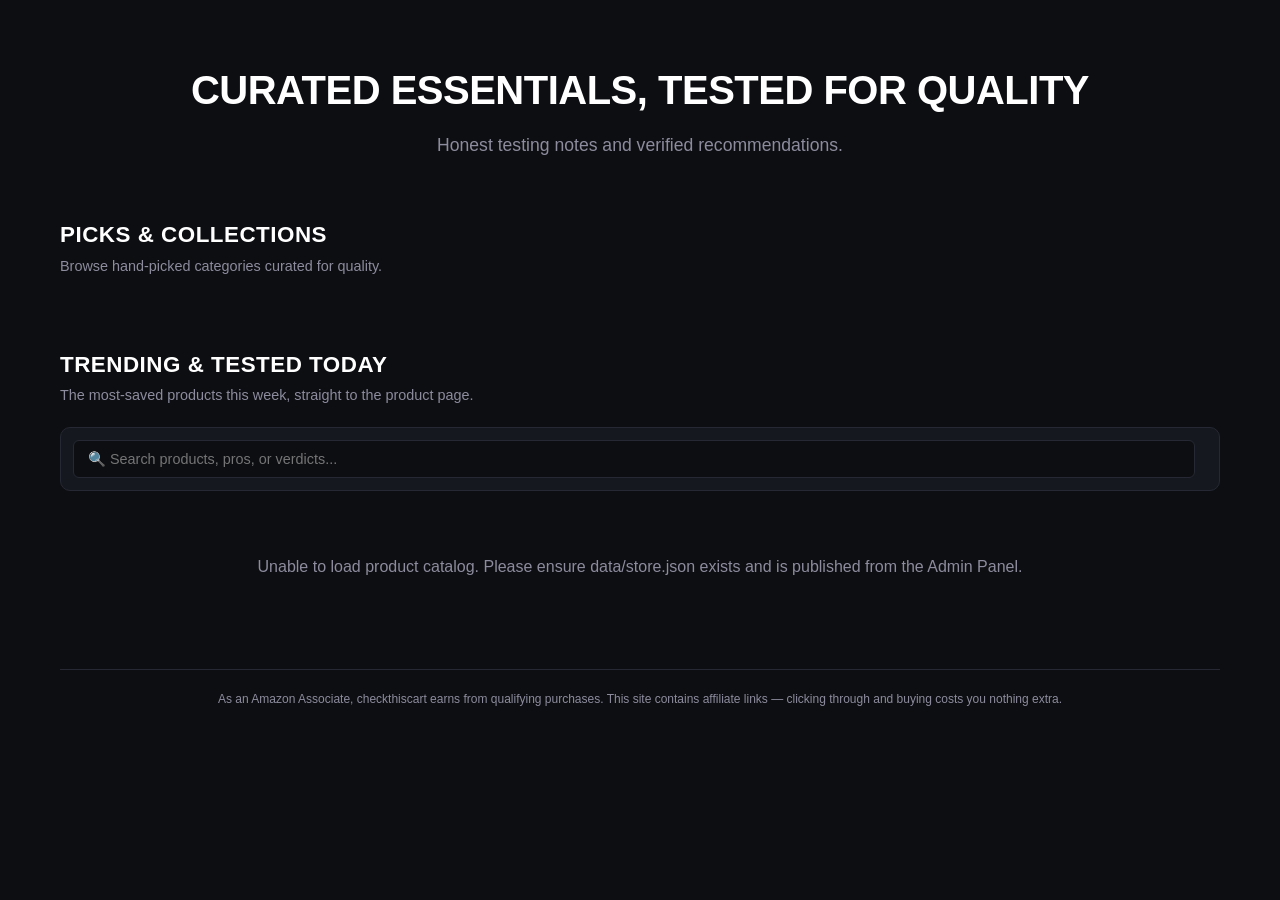
==== index.html @ 8a7bde6e "Fix formatting issues in index.html" ====
<!DOCTYPE html>
<html lang="en">
<head>
  <meta charset="UTF-8">
  <meta name="viewport" content="width=device-width, initial-scale=1.0">
  <title>CheckThisCart - Curated Essentials & Recommendations</title>
  <style>
    :root {
      --bg: #0d0e12;
      --card-bg: #16181f;
      --accent: #f2ba49;
      --accent-hover: #d9a338;
      --border: #262933;
      --text: #e1e1e6;
      --muted: #8c8c9e;
      --white: #ffffff;
    }

    * { box-sizing: border-box; margin: 0; padding: 0; font-family: -apple-system, BlinkMacSystemFont, "Segoe UI", Roboto, sans-serif; }
    body { background: var(--bg); color: var(--text); padding-bottom: 60px; line-height: 1.5; }

    /* LAYOUT CONTAINERS */
    .container { max-width: 1200px; margin: 0 auto; padding: 0 20px; }
    
    /* HERO SECTION */
    .hero { text-align: center; padding: 60px 20px 40px; }
    .hero h1 { font-size: 2.5rem; font-weight: 800; color: var(--white); margin-bottom: 12px; letter-spacing: -0.5px; }
    .hero p { color: var(--muted); font-size: 1.1rem; max-width: 600px; margin: 0 auto 20px; }
    .hero-img { max-width: 100%; max-height: 300px; border-radius: 12px; object-fit: cover; margin-top: 15px; display: none; }

    /* SECTION HEADINGS */
    .section-title { font-size: 1.4rem; font-weight: 700; color: var(--white); text-transform: uppercase; letter-spacing: 0.5px; margin-bottom: 16px; }
    .section-subtitle { font-size: 0.9rem; color: var(--muted); margin-top: -12px; margin-bottom: 20px; }

    /* CATEGORIES / PICKS & COLLECTIONS GRID */
    .collections-grid { display: grid; grid-template-columns: repeat(auto-fill, minmax(250px, 1fr)); gap: 16px; margin-bottom: 50px; }
    .cat-card {
      background: var(--card-bg);
      border: 1px solid var(--border);
      border-radius: 10px;
      overflow: hidden;
      cursor: pointer;
      transition: transform 0.2s, border-color 0.2s;
    }
    .cat-card:hover { transform: translateY(-4px); border-color: var(--accent); }
    .cat-img-box { height: 140px; background: #20232d; overflow: hidden; position: relative; }
    .cat-img-box img { width: 100%; height: 100%; object-fit: cover; }
    .cat-info { padding: 14px; }
    .cat-info h3 { font-size: 1.05rem; color: var(--white); margin-bottom: 4px; }
    .cat-info p { font-size: 0.8rem; color: var(--muted); display: -webkit-box; -webkit-line-clamp: 2; -webkit-box-orient: vertical; overflow: hidden; }

    /* TRENDING GRID & FILTER BAR */
    .filter-bar-wrapper {
      background: var(--card-bg);
      border: 1px solid var(--border);
      border-radius: 10px;
      padding: 12px;
      margin-bottom: 24px;
      display: flex;
      flex-wrap: wrap;
      gap: 12px;
      align-items: center;
    }
    .search-input {
      flex: 1;
      min-width: 220px;
      background: #0d0e12;
      border: 1px solid var(--border);
      padding: 10px 14px;
      border-radius: 6px;
      color: var(--text);
      font-size: 0.9rem;
    }
    .search-input:focus { outline: none; border-color: var(--accent); }
    
    .filter-pills { display: flex; gap: 8px; overflow-x: auto; padding-bottom: 4px; }
    .pill {
      background: transparent;
      border: 1px solid var(--border);
      color: var(--text);
      padding: 6px 14px;
      border-radius: 20px;
      font-size: 0.8rem;
      cursor: pointer;
      white-space: nowrap;
      transition: all 0.2s;
    }
    .pill.active, .pill:hover { background: var(--accent); color: #000; border-color: var(--accent); font-weight: 600; }

    /* PRODUCTS GRID */
    .products-grid { display: grid; grid-template-columns: repeat(auto-fill, minmax(280px, 1fr)); gap: 20px; }
    .product-card {
      background: var(--card-bg);
      border: 1px solid var(--border);
      border-radius: 12px;
      overflow: hidden;
      display: flex;
      flex-direction: column;
    }
    .prod-media-box { position: relative; height: 220px; background: #000; cursor: pointer; overflow: hidden; }
    .prod-media-box img, .prod-media-box video { width: 100%; height: 100%; object-fit: cover; }
    .rating-badge {
      position: absolute;
      top: 10px;
      right: 10px;
      background: rgba(0,0,0,0.75);
      color: var(--accent);
      font-size: 0.75rem;
      font-weight: bold;
      padding: 4px 8px;
      border-radius: 4px;
      backdrop-filter: blur(4px);
    }
    
    .prod-content { padding: 16px; flex: 1; display: flex; flex-direction: column; }
    .prod-title { font-size: 1.1rem; color: var(--white); margin-bottom: 8px; line-height: 1.3; }
    .prod-verdict { font-size: 0.85rem; color: var(--muted); margin-bottom: 12px; flex: 1; }
    
    .prod-tags { display: flex; flex-direction: column; gap: 4px; font-size: 0.75rem; margin-bottom: 12px; }
    .tag-pro { color: #4ade80; }
    .tag-con { color: #f87171; }

    .prod-footer { display: flex; align-items: center; justify-content: space-between; margin-top: auto; padding-top: 12px; border-top: 1px solid var(--border); }
    .prod-price { font-size: 1.2rem; font-weight: 800; color: var(--white); }

    .action-btns { display: flex; gap: 8px; }
    .btn {
      padding: 8px 12px;
      border-radius: 6px;
      font-size: 0.8rem;
      font-weight: 600;
      text-decoration: none;
      cursor: pointer;
      border: none;
      display: inline-flex;
      align-items: center;
      gap: 4px;
    }
    .btn-buy { background: var(--accent); color: #000; }
    .btn-buy:hover { background: var(--accent-hover); }
    .btn-share { background: #262933; color: var(--text); }
    .btn-share:hover { background: #333745; }

    /* FOOTER DISCLOSURE */
    .affiliate-disclosure {
      text-align: center;
      font-size: 0.75rem;
      color: var(--muted);
      margin-top: 50px;
      padding: 20px;
      border-top: 1px solid var(--border);
    }

    /* MODALS & LIGHTBOX */
    .modal-overlay {
      display: none;
      position: fixed;
      top:0; left:0; width:100%; height:100%;
      background: rgba(0,0,0,0.85);
      align-items: center;
      justify-content: center;
      z-index: 2000;
      padding: 20px;
    }
    .modal-box {
      background: var(--card-bg);
      border: 1px solid var(--border);
      border-radius: 12px;
      width: 100%;
      max-width: 400px;
      padding: 24px;
      position: relative;
    }
    .modal-close { position: absolute; top: 12px; right: 16px; background: none; border: none; color: var(--muted); font-size: 1.4rem; cursor: pointer; }
    
    .share-grid { display: grid; grid-template-columns: repeat(2, 1fr); gap: 10px; margin-top: 16px; }
    .share-btn {
      padding: 10px;
      border-radius: 6px;
      border: 1px solid var(--border);
      background: #101216;
      color: #fff;
      font-size: 0.85rem;
      display: flex;
      align-items: center;
      justify-content: center;
      gap: 8px;
      text-decoration: none;
      cursor: pointer;
    }
    .share-btn:hover { border-color: var(--accent); }

    .lightbox-img { max-width: 90%; max-height: 90vh; border-radius: 8px; object-fit: contain; }
  </style>
</head>
<body>

  <!-- HERO SECTION -->
  <div class="hero container">
    <h1 id="hero-title">CURATED ESSENTIALS, TESTED FOR QUALITY</h1>
    <p id="hero-subtitle">Honest testing notes and verified recommendations.</p>
    <img id="hero-banner" class="hero-img" alt="Hero Banner">
  </div>

  <div class="container">
    
    <!-- PICKS & COLLECTIONS SECTION -->
    <div id="collections-section">
      <div class="section-title">Picks & Collections</div>
      <div class="section-subtitle">Browse hand-picked categories curated for quality.</div>
      <div id="collections-container" class="collections-grid">
        <!-- Rendered dynamically from admin JSON -->
      </div>
    </div>

    <!-- TRENDING GRID SECTION -->
    <div class="section-title">Trending & Tested Today</div>
    <div class="section-subtitle">The most-saved products this week, straight to the product page.</div>

    <!-- FILTER BAR -->
    <div class="filter-bar-wrapper">
      <input type="text" id="search-bar" class="search-input" placeholder="🔍 Search products, pros, or verdicts...">
      <div id="category-pills" class="filter-pills">
        <!-- Rendered dynamically -->
      </div>
    </div>

    <!-- PRODUCTS GRID -->
    <div id="products-container" class="products-grid">
      <!-- Products loaded dynamically -->
    </div>

    <!-- AFFILIATE DISCLOSURE -->
    <div class="affiliate-disclosure">
      As an Amazon Associate, checkthiscart earns from qualifying purchases. This site contains affiliate links — clicking through and buying costs you nothing extra.
    </div>
  </div>

  <!-- LIGHTBOX MODAL FOR IMAGE ENLARGE -->
  <div id="lightbox-modal" class="modal-overlay" onclick="closeLightbox()">
    <img id="lightbox-target" class="lightbox-img" src="" alt="Enlarged View">
  </div>

  <!-- SHARE MODAL -->
  <div id="share-modal" class="modal-overlay">
    <div class="modal-box">
      <button class="modal-close" onclick="closeShareModal()">&times;</button>
      <h3 style="color:#fff; margin-bottom: 6px;">Share Product</h3>
      <p style="font-size:0.8rem; color:var(--muted);">Spread this link on social media:</p>
      
      <div class="share-grid">
        <a id="share-fb" target="_blank" class="share-btn">Facebook</a>
        <a id="share-tw" target="_blank" class="share-btn">Twitter (X)</a>
        <a id="share-wa" target="_blank" class="share-btn">WhatsApp</a>
        <a id="share-ms" target="_blank" class="share-btn">Messenger</a>
      </div>
      
      <div style="margin-top: 14px;">
        <button id="share-copy" class="share-btn" style="width: 100%; background: var(--accent); color: #000; font-weight: bold;">Copy Direct Link</button>
      </div>
    </div>
  </div>

  <script>
    let globalCatalog = {
      hero: {},
      categories: [],
      products: []
    };
    let activeCategory = 'all';

    /* --- ENLARGE IMAGE LIGHTBOX --- */
    function openLightbox(src) {
      if (!src) return;
      document.getElementById('lightbox-target').src = src;
      document.getElementById('lightbox-modal').style.display = 'flex';
    }

    function closeLightbox() {
      document.getElementById('lightbox-modal').style.display = 'none';
    }

    /* --- SHARE MODAL FUNCTIONALITY --- */
    let currentShareUrl = '';

    function openShareModal(title, link) {
      currentShareUrl = link || window.location.href;
      const encodedUrl = encodeURIComponent(currentShareUrl);
      const encodedText = encodeURIComponent(`Check out this item: ${title}`);

      document.getElementById('share-fb').href = `https://www.facebook.com/sharer/sharer.php?u=${encodedUrl}`;
      document.getElementById('share-tw').href = `https://twitter.com/intent/tweet?text=${encodedText}&url=${encodedUrl}`;
      document.getElementById('share-wa').href = `https://api.whatsapp.com/send?text=${encodedText}%20${encodedUrl}`;
      document.getElementById('share-ms').href = `fb-messenger://share/?link=${encodedUrl}`; // Fallback web link handled below

      document.getElementById('share-modal').style.display = 'flex';
    }

    function closeShareModal() {
      document.getElementById('share-modal').style.display = 'none';
    }

    document.getElementById('share-copy').addEventListener('click', () => {
      navigator.clipboard.writeText(currentShareUrl).then(() => {
        const copyBtn = document.getElementById('share-copy');
        copyBtn.textContent = '✓ Link Copied!';
        setTimeout(() => copyBtn.textContent = 'Copy Direct Link', 2000);
      });
    });

    /* --- FORMAT PRICE WITH USD SYMBOL --- */
    function formatUSD(price) {
      if (!price) return '$0.00';
      let clean = price.toString().trim();
      if (!clean.startsWith('$')) {
        clean = '$' + clean;
      }
      return clean;
    }

    /* --- LOAD STORE DATA --- */
    async function loadStoreCatalog() {
      try {
        // Change path to match your Admin Target JSON Path if configured differently (e.g., 'data/store.json')
        const response = await fetch('data/store.json');
        
        if (!response.ok) throw new Error('Catalog file load error');

        const data = await response.json();
        
        // Handle both object schema and legacy array schema
        if (Array.isArray(data)) {
          globalCatalog.products = data;
        } else {
          globalCatalog.hero = data.hero || {};
          globalCatalog.categories = data.categories || [];
          globalCatalog.products = data.products || [];
        }

        renderHero();
        renderCategoriesSection();
        renderFilterPills();
        renderProducts();

      } catch (err) {
        console.error('Failed to load store catalog:', err);
        document.getElementById('products-container').innerHTML = 
          `<p style="color:var(--muted); text-align:center; grid-column: 1/-1; padding: 40px;">
            Unable to load product catalog. Please ensure <code>data/store.json</code> exists and is published from the Admin Panel.
          </p>`;
      }
    }

    /* --- RENDER HERO --- */
    function renderHero() {
      if (globalCatalog.hero.headline) {
        document.getElementById('hero-title').textContent = globalCatalog.hero.headline;
      }
      if (globalCatalog.hero.subtitle) {
        document.getElementById('hero-subtitle').textContent = globalCatalog.hero.subtitle;
      }
      if (globalCatalog.hero.image) {
        const img = document.getElementById('hero-banner');
        img.src = globalCatalog.hero.image;
        img.style.display = 'inline-block';
        img.onclick = () => openLightbox(globalCatalog.hero.image);
      }
    }

    /* --- RENDER PICKS & COLLECTIONS --- */
    function renderCategoriesSection() {
      const container = document.getElementById('collections-container');
      const cats = globalCatalog.categories;

      if (!cats || cats.length === 0) {
        document.getElementById('collections-section').style.display = 'none';
        return;
      }

      container.innerHTML = cats.map(c => `
        <div class="cat-card" onclick="filterByCategory('${c.id}')">
          <div class="cat-img-box">
            ${c.image ? `<img src="${c.image}" alt="${c.title}" onclick="event.stopPropagation(); openLightbox('${c.image}')">` : ''}
          </div>
          <div class="cat-info">
            <h3>${c.title}</h3>
            <p>${c.caption || 'Explore collection'}</p>
          </div>
        </div>
      `).join('');
    }

    /* --- RENDER FILTER PILLS --- */
    function renderFilterPills() {
      const pillBox = document.getElementById('category-pills');
      const cats = globalCatalog.categories;

      let html = `<button class="pill ${activeCategory === 'all' ? 'active' : ''}" onclick="filterByCategory('all')">All Items</button>`;

      cats.forEach(c => {
        html += `<button class="pill ${activeCategory === c.id ? 'active' : ''}" onclick="filterByCategory('${c.id}')">${c.title}</button>`;
      });

      pillBox.innerHTML = html;
    }

    function filterByCategory(catId) {
      activeCategory = catId;
      renderFilterPills();
      renderProducts();
      document.getElementById('products-container').scrollIntoView({ behavior: 'smooth' });
    }

    /* --- RENDER PRODUCTS GRID --- */
    function renderProducts() {
      const container = document.getElementById('products-container');
      const searchVal = document.getElementById('search-bar').value.toLowerCase().trim();

      const filtered = globalCatalog.products.filter(p => {
        const matchesCategory = activeCategory === 'all' || p.category === activeCategory;
        const matchesSearch = !searchVal || 
          (p.title && p.title.toLowerCase().includes(searchVal)) ||
          (p.verdict && p.verdict.toLowerCase().includes(searchVal)) ||
          (p.pros && p.pros.toLowerCase().includes(searchVal));

        return matchesCategory && matchesSearch;
      });

      if (filtered.length === 0) {
        container.innerHTML = `<p style="color:var(--muted); text-align:center; grid-column: 1/-1; padding: 40px;">No matching items found.</p>`;
        return;
      }

      container.innerHTML = filtered.map(p => {
        const formattedPrice = formatUSD(p.price);
        const isVideo = p.isVideo || (p.image && p.image.endsWith('.mp4'));

        return `
          <div class="product-card">
            <div class="prod-media-box">
              ${p.rating ? `<div class="rating-badge">★ ${p.rating}</div>` : ''}
              ${isVideo ? `
                <video src="${p.image}" controls></video>
              ` : `
                <img src="${p.image}" alt="${p.title}" onclick="openLightbox('${p.image}')">
              `}
            </div>
            
            <div class="prod-content">
              <div class="prod-title">${p.title}</div>
              ${p.verdict ? `<div class="prod-verdict">${p.verdict}</div>` : ''}
              
              <div class="prod-tags">
                ${p.pros ? `<div class="tag-pro">✓ Pros: ${p.pros}</div>` : ''}
                ${p.cons ? `<div class="tag-con">✕ Cons: ${p.cons}</div>` : ''}
              </div>

              <div class="prod-footer">
                <div class="prod-price">${formattedPrice}</div>
                <div class="action-btns">
                  <button class="btn btn-share" onclick="openShareModal('${escapeQuotes(p.title)}', '${p.link || ''}')">🔗 Share</button>
                  <a href="${p.link || '#'}" target="_blank" rel="noopener noreferrer" class="btn btn-buy">Buy Now</a>
                </div>
              </div>
            </div>
          </div>
        `;
      }).join('');
    }

    function escapeQuotes(str) {
      return (str || '').replace(/'/g, "\\'").replace(/"/g, '&quot;');
    }

    // Search input listener
    document.getElementById('search-bar').addEventListener('input', renderProducts);

    // Initial load
    loadStoreCatalog();
  </script>
</body>
</html>
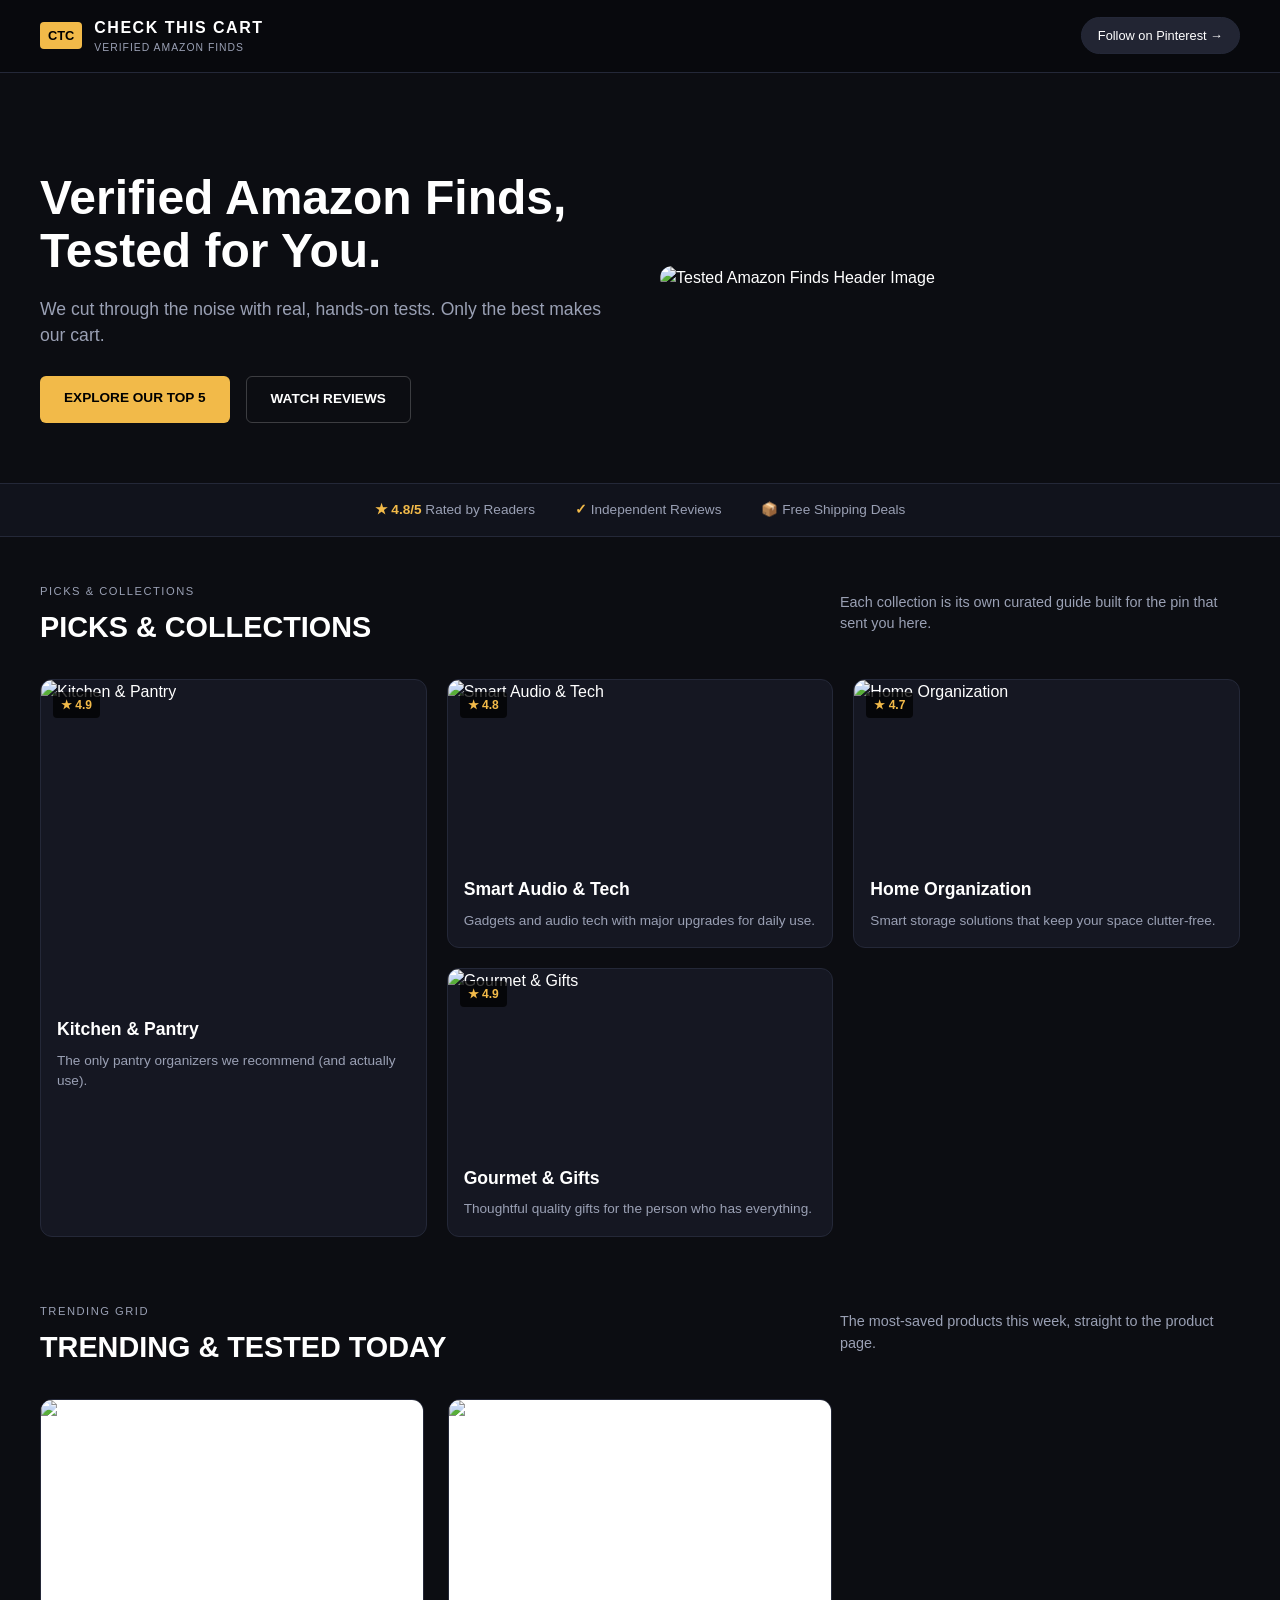
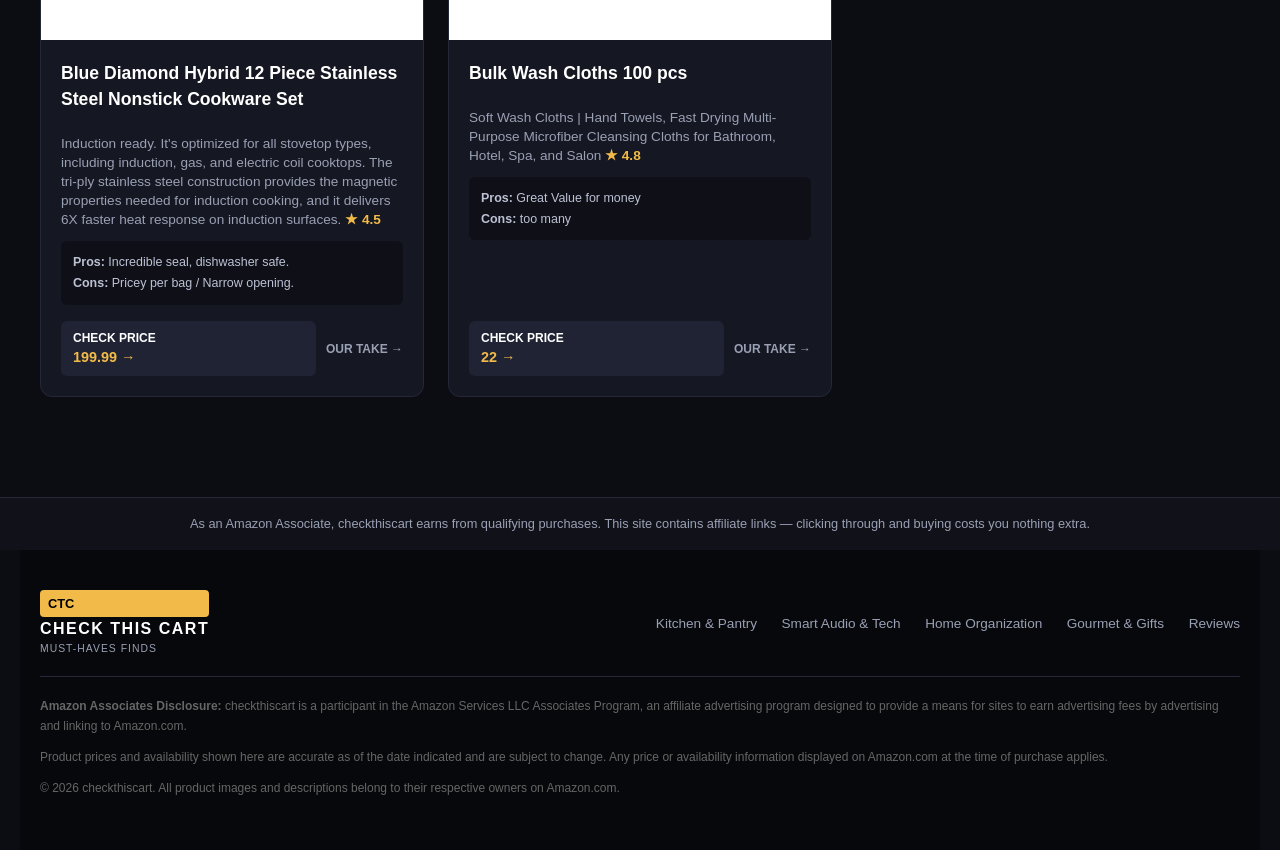
==== commit d37fa67d: "Add files via upload" ====
--- a/index.html
+++ b/index.html
@@ -3,481 +3,223 @@
 <head>
   <meta charset="UTF-8">
   <meta name="viewport" content="width=device-width, initial-scale=1.0">
-  <title>CheckThisCart - Curated Essentials & Recommendations</title>
-  <style>
-    :root {
-      --bg: #0d0e12;
-      --card-bg: #16181f;
-      --accent: #f2ba49;
-      --accent-hover: #d9a338;
-      --border: #262933;
-      --text: #e1e1e6;
-      --muted: #8c8c9e;
-      --white: #ffffff;
-    }
-
-    * { box-sizing: border-box; margin: 0; padding: 0; font-family: -apple-system, BlinkMacSystemFont, "Segoe UI", Roboto, sans-serif; }
-    body { background: var(--bg); color: var(--text); padding-bottom: 60px; line-height: 1.5; }
-
-    /* LAYOUT CONTAINERS */
-    .container { max-width: 1200px; margin: 0 auto; padding: 0 20px; }
-    
-    /* HERO SECTION */
-    .hero { text-align: center; padding: 60px 20px 40px; }
-    .hero h1 { font-size: 2.5rem; font-weight: 800; color: var(--white); margin-bottom: 12px; letter-spacing: -0.5px; }
-    .hero p { color: var(--muted); font-size: 1.1rem; max-width: 600px; margin: 0 auto 20px; }
-    .hero-img { max-width: 100%; max-height: 300px; border-radius: 12px; object-fit: cover; margin-top: 15px; display: none; }
-
-    /* SECTION HEADINGS */
-    .section-title { font-size: 1.4rem; font-weight: 700; color: var(--white); text-transform: uppercase; letter-spacing: 0.5px; margin-bottom: 16px; }
-    .section-subtitle { font-size: 0.9rem; color: var(--muted); margin-top: -12px; margin-bottom: 20px; }
-
-    /* CATEGORIES / PICKS & COLLECTIONS GRID */
-    .collections-grid { display: grid; grid-template-columns: repeat(auto-fill, minmax(250px, 1fr)); gap: 16px; margin-bottom: 50px; }
-    .cat-card {
-      background: var(--card-bg);
-      border: 1px solid var(--border);
-      border-radius: 10px;
-      overflow: hidden;
-      cursor: pointer;
-      transition: transform 0.2s, border-color 0.2s;
-    }
-    .cat-card:hover { transform: translateY(-4px); border-color: var(--accent); }
-    .cat-img-box { height: 140px; background: #20232d; overflow: hidden; position: relative; }
-    .cat-img-box img { width: 100%; height: 100%; object-fit: cover; }
-    .cat-info { padding: 14px; }
-    .cat-info h3 { font-size: 1.05rem; color: var(--white); margin-bottom: 4px; }
-    .cat-info p { font-size: 0.8rem; color: var(--muted); display: -webkit-box; -webkit-line-clamp: 2; -webkit-box-orient: vertical; overflow: hidden; }
-
-    /* TRENDING GRID & FILTER BAR */
-    .filter-bar-wrapper {
-      background: var(--card-bg);
-      border: 1px solid var(--border);
-      border-radius: 10px;
-      padding: 12px;
-      margin-bottom: 24px;
-      display: flex;
-      flex-wrap: wrap;
-      gap: 12px;
-      align-items: center;
-    }
-    .search-input {
-      flex: 1;
-      min-width: 220px;
-      background: #0d0e12;
-      border: 1px solid var(--border);
-      padding: 10px 14px;
-      border-radius: 6px;
-      color: var(--text);
-      font-size: 0.9rem;
-    }
-    .search-input:focus { outline: none; border-color: var(--accent); }
-    
-    .filter-pills { display: flex; gap: 8px; overflow-x: auto; padding-bottom: 4px; }
-    .pill {
-      background: transparent;
-      border: 1px solid var(--border);
-      color: var(--text);
-      padding: 6px 14px;
-      border-radius: 20px;
-      font-size: 0.8rem;
-      cursor: pointer;
-      white-space: nowrap;
-      transition: all 0.2s;
-    }
-    .pill.active, .pill:hover { background: var(--accent); color: #000; border-color: var(--accent); font-weight: 600; }
-
-    /* PRODUCTS GRID */
-    .products-grid { display: grid; grid-template-columns: repeat(auto-fill, minmax(280px, 1fr)); gap: 20px; }
-    .product-card {
-      background: var(--card-bg);
-      border: 1px solid var(--border);
-      border-radius: 12px;
-      overflow: hidden;
-      display: flex;
-      flex-direction: column;
-    }
-    .prod-media-box { position: relative; height: 220px; background: #000; cursor: pointer; overflow: hidden; }
-    .prod-media-box img, .prod-media-box video { width: 100%; height: 100%; object-fit: cover; }
-    .rating-badge {
-      position: absolute;
-      top: 10px;
-      right: 10px;
-      background: rgba(0,0,0,0.75);
-      color: var(--accent);
-      font-size: 0.75rem;
-      font-weight: bold;
-      padding: 4px 8px;
-      border-radius: 4px;
-      backdrop-filter: blur(4px);
-    }
-    
-    .prod-content { padding: 16px; flex: 1; display: flex; flex-direction: column; }
-    .prod-title { font-size: 1.1rem; color: var(--white); margin-bottom: 8px; line-height: 1.3; }
-    .prod-verdict { font-size: 0.85rem; color: var(--muted); margin-bottom: 12px; flex: 1; }
-    
-    .prod-tags { display: flex; flex-direction: column; gap: 4px; font-size: 0.75rem; margin-bottom: 12px; }
-    .tag-pro { color: #4ade80; }
-    .tag-con { color: #f87171; }
-
-    .prod-footer { display: flex; align-items: center; justify-content: space-between; margin-top: auto; padding-top: 12px; border-top: 1px solid var(--border); }
-    .prod-price { font-size: 1.2rem; font-weight: 800; color: var(--white); }
-
-    .action-btns { display: flex; gap: 8px; }
-    .btn {
-      padding: 8px 12px;
-      border-radius: 6px;
-      font-size: 0.8rem;
-      font-weight: 600;
-      text-decoration: none;
-      cursor: pointer;
-      border: none;
-      display: inline-flex;
-      align-items: center;
-      gap: 4px;
-    }
-    .btn-buy { background: var(--accent); color: #000; }
-    .btn-buy:hover { background: var(--accent-hover); }
-    .btn-share { background: #262933; color: var(--text); }
-    .btn-share:hover { background: #333745; }
-
-    /* FOOTER DISCLOSURE */
-    .affiliate-disclosure {
-      text-align: center;
-      font-size: 0.75rem;
-      color: var(--muted);
-      margin-top: 50px;
-      padding: 20px;
-      border-top: 1px solid var(--border);
-    }
-
-    /* MODALS & LIGHTBOX */
-    .modal-overlay {
-      display: none;
-      position: fixed;
-      top:0; left:0; width:100%; height:100%;
-      background: rgba(0,0,0,0.85);
-      align-items: center;
-      justify-content: center;
-      z-index: 2000;
-      padding: 20px;
-    }
-    .modal-box {
-      background: var(--card-bg);
-      border: 1px solid var(--border);
-      border-radius: 12px;
-      width: 100%;
-      max-width: 400px;
-      padding: 24px;
-      position: relative;
-    }
-    .modal-close { position: absolute; top: 12px; right: 16px; background: none; border: none; color: var(--muted); font-size: 1.4rem; cursor: pointer; }
-    
-    .share-grid { display: grid; grid-template-columns: repeat(2, 1fr); gap: 10px; margin-top: 16px; }
-    .share-btn {
-      padding: 10px;
-      border-radius: 6px;
-      border: 1px solid var(--border);
-      background: #101216;
-      color: #fff;
-      font-size: 0.85rem;
-      display: flex;
-      align-items: center;
-      justify-content: center;
-      gap: 8px;
-      text-decoration: none;
-      cursor: pointer;
-    }
-    .share-btn:hover { border-color: var(--accent); }
-
-    .lightbox-img { max-width: 90%; max-height: 90vh; border-radius: 8px; object-fit: contain; }
-  </style>
+  <title>CHECK THIS CART | Verified Amazon Finds, Tested for You</title>
+  <link rel="stylesheet" href="./site.css">
 </head>
 <body>
 
-  <!-- HERO SECTION -->
-  <div class="hero container">
-    <h1 id="hero-title">CURATED ESSENTIALS, TESTED FOR QUALITY</h1>
-    <p id="hero-subtitle">Honest testing notes and verified recommendations.</p>
-    <img id="hero-banner" class="hero-img" alt="Hero Banner">
+  <!-- Navigation Bar -->
+  <header class="navbar">
+    <div class="logo-container">
+      <div class="logo-badge">CTC</div>
+      <div class="logo-text">
+        <span class="brand-title">CHECK THIS CART</span>
+        <span class="brand-subtitle">VERIFIED AMAZON FINDS</span>
+      </div>
+    </div>
+    <a href="https://pinterest.com" target="_blank" rel="noopener" class="btn-pinterest">Follow on Pinterest &rarr;</a>
+  </header>
+
+  <!-- Hero Section -->
+  <section class="hero-section">
+    <div class="hero-content">
+      <h1 class="hero-title">Verified Amazon Finds,<br>Tested for You.</h1>
+      <p class="hero-subtitle">We cut through the noise with real, hands-on tests. Only the best makes our cart.</p>
+      <div class="hero-buttons">
+        <a href="#trending" class="btn-hero-primary">EXPLORE OUR TOP 5</a>
+        <a href="#collections" class="btn-hero-secondary">WATCH REVIEWS</a>
+      </div>
+    </div>
+    <div class="hero-media">
+      <img id="hero-img" src="https://images.unsplash.com/photo-1584622650111-993a426fbf0a?auto=format&fit=crop&w=800&q=80" alt="Tested Amazon Finds Header Image">
+    </div>
+  </section>
+
+  <!-- Value Badges Bar -->
+  <div class="trust-bar">
+    <div class="trust-item"><span>&#9733; 4.8/5</span> Rated by Readers</div>
+    <div class="trust-item"><span>&#10003;</span> Independent Reviews</div>
+    <div class="trust-item"><span>&#128230;</span> Free Shipping Deals</div>
   </div>
 
-  <div class="container">
+  <main class="main-content">
     
-    <!-- PICKS & COLLECTIONS SECTION -->
-    <div id="collections-section">
-      <div class="section-title">Picks & Collections</div>
-      <div class="section-subtitle">Browse hand-picked categories curated for quality.</div>
-      <div id="collections-container" class="collections-grid">
-        <!-- Rendered dynamically from admin JSON -->
-      </div>
-    </div>
-
-    <!-- TRENDING GRID SECTION -->
-    <div class="section-title">Trending & Tested Today</div>
-    <div class="section-subtitle">The most-saved products this week, straight to the product page.</div>
-
-    <!-- FILTER BAR -->
-    <div class="filter-bar-wrapper">
-      <input type="text" id="search-bar" class="search-input" placeholder="🔍 Search products, pros, or verdicts...">
-      <div id="category-pills" class="filter-pills">
+    <!-- Picks & Collections Section -->
+    <section id="collections" class="section-container">
+      <div class="section-header">
+        <div>
+          <span class="section-tag">PICKS &amp; COLLECTIONS</span>
+          <h2 class="section-title">PICKS &amp; COLLECTIONS</h2>
+        </div>
+        <p class="section-desc">Each collection is its own curated guide built for the pin that sent you here.</p>
+      </div>
+
+      <div id="collections-grid" class="collections-grid">
         <!-- Rendered dynamically -->
       </div>
-    </div>
-
-    <!-- PRODUCTS GRID -->
-    <div id="products-container" class="products-grid">
-      <!-- Products loaded dynamically -->
-    </div>
-
-    <!-- AFFILIATE DISCLOSURE -->
-    <div class="affiliate-disclosure">
-      As an Amazon Associate, checkthiscart earns from qualifying purchases. This site contains affiliate links — clicking through and buying costs you nothing extra.
-    </div>
+    </section>
+
+    <!-- Trending & Tested Today Section -->
+    <section id="trending" class="section-container">
+      <div class="section-header">
+        <div>
+          <span class="section-tag">TRENDING GRID</span>
+          <h2 class="section-title">TRENDING &amp; TESTED TODAY</h2>
+        </div>
+        <p class="section-desc">The most-saved products this week, straight to the product page.</p>
+      </div>
+
+      <div id="trending-grid" class="trending-grid">
+        <!-- Rendered dynamically -->
+      </div>
+    </section>
+
+  </main>
+
+  <!-- Disclaimer Banner -->
+  <div class="affiliate-banner">
+    As an Amazon Associate, checkthiscart earns from qualifying purchases. This site contains affiliate links &mdash; clicking through and buying costs you nothing extra.
   </div>
 
-  <!-- LIGHTBOX MODAL FOR IMAGE ENLARGE -->
-  <div id="lightbox-modal" class="modal-overlay" onclick="closeLightbox()">
-    <img id="lightbox-target" class="lightbox-img" src="" alt="Enlarged View">
-  </div>
-
-  <!-- SHARE MODAL -->
-  <div id="share-modal" class="modal-overlay">
-    <div class="modal-box">
-      <button class="modal-close" onclick="closeShareModal()">&times;</button>
-      <h3 style="color:#fff; margin-bottom: 6px;">Share Product</h3>
-      <p style="font-size:0.8rem; color:var(--muted);">Spread this link on social media:</p>
-      
-      <div class="share-grid">
-        <a id="share-fb" target="_blank" class="share-btn">Facebook</a>
-        <a id="share-tw" target="_blank" class="share-btn">Twitter (X)</a>
-        <a id="share-wa" target="_blank" class="share-btn">WhatsApp</a>
-        <a id="share-ms" target="_blank" class="share-btn">Messenger</a>
-      </div>
-      
-      <div style="margin-top: 14px;">
-        <button id="share-copy" class="share-btn" style="width: 100%; background: var(--accent); color: #000; font-weight: bold;">Copy Direct Link</button>
-      </div>
-    </div>
-  </div>
+  <!-- Footer -->
+  <footer class="footer">
+    <div class="footer-top">
+      <div class="footer-brand">
+        <div class="logo-badge">CTC</div>
+        <div class="logo-text">
+          <span class="brand-title">CHECK THIS CART</span>
+          <span class="brand-subtitle">MUST-HAVES FINDS</span>
+        </div>
+      </div>
+      <div class="footer-links">
+        <a href="#collections">Kitchen &amp; Pantry</a>
+        <a href="#collections">Smart Audio &amp; Tech</a>
+        <a href="#collections">Home Organization</a>
+        <a href="#collections">Gourmet &amp; Gifts</a>
+        <a href="#trending">Reviews</a>
+      </div>
+    </div>
+    <div class="footer-disclaimer">
+      <p><strong>Amazon Associates Disclosure:</strong> checkthiscart is a participant in the Amazon Services LLC Associates Program, an affiliate advertising program designed to provide a means for sites to earn advertising fees by advertising and linking to Amazon.com.</p>
+      <p>Product prices and availability shown here are accurate as of the date indicated and are subject to change. Any price or availability information displayed on Amazon.com at the time of purchase applies.</p>
+      <p>&copy; 2026 checkthiscart. All product images and descriptions belong to their respective owners on Amazon.com.</p>
+    </div>
+  </footer>
 
   <script>
-    let globalCatalog = {
-      hero: {},
-      categories: [],
-      products: []
-    };
-    let activeCategory = 'all';
-
-    /* --- ENLARGE IMAGE LIGHTBOX --- */
-    function openLightbox(src) {
-      if (!src) return;
-      document.getElementById('lightbox-target').src = src;
-      document.getElementById('lightbox-modal').style.display = 'flex';
+    // Default collections
+    const collectionsData = [
+      {
+        id: "kitchen-pantry",
+        title: "Kitchen & Pantry",
+        caption: "The only pantry organizers we recommend (and actually use).",
+        image: "https://images.unsplash.com/photo-1556911220-e15b29be8c8f?auto=format&fit=crop&w=600&q=80",
+        rating: "4.9"
+      },
+      {
+        id: "smart-audio-tech",
+        title: "Smart Audio & Tech",
+        caption: "Gadgets and audio tech with major upgrades for daily use.",
+        image: "https://images.unsplash.com/photo-1505740420928-5e560c06d30e?auto=format&fit=crop&w=600&q=80",
+        rating: "4.8"
+      },
+      {
+        id: "home-organization",
+        title: "Home Organization",
+        caption: "Smart storage solutions that keep your space clutter-free.",
+        image: "https://images.unsplash.com/photo-1584622650111-993a426fbf0a?auto=format&fit=crop&w=600&q=80",
+        rating: "4.7"
+      },
+      {
+        id: "gourmet-gifts",
+        title: "Gourmet & Gifts",
+        caption: "Thoughtful quality gifts for the person who has everything.",
+        image: "https://images.unsplash.com/photo-1513885535751-8b9238bd345a?auto=format&fit=crop&w=600&q=80",
+        rating: "4.9"
+      }
+    ];
+
+    async function initStorefront() {
+      renderCollections();
+      await loadProducts();
     }
 
-    function closeLightbox() {
-      document.getElementById('lightbox-modal').style.display = 'none';
-    }
-
-    /* --- SHARE MODAL FUNCTIONALITY --- */
-    let currentShareUrl = '';
-
-    function openShareModal(title, link) {
-      currentShareUrl = link || window.location.href;
-      const encodedUrl = encodeURIComponent(currentShareUrl);
-      const encodedText = encodeURIComponent(`Check out this item: ${title}`);
-
-      document.getElementById('share-fb').href = `https://www.facebook.com/sharer/sharer.php?u=${encodedUrl}`;
-      document.getElementById('share-tw').href = `https://twitter.com/intent/tweet?text=${encodedText}&url=${encodedUrl}`;
-      document.getElementById('share-wa').href = `https://api.whatsapp.com/send?text=${encodedText}%20${encodedUrl}`;
-      document.getElementById('share-ms').href = `fb-messenger://share/?link=${encodedUrl}`; // Fallback web link handled below
-
-      document.getElementById('share-modal').style.display = 'flex';
-    }
-
-    function closeShareModal() {
-      document.getElementById('share-modal').style.display = 'none';
-    }
-
-    document.getElementById('share-copy').addEventListener('click', () => {
-      navigator.clipboard.writeText(currentShareUrl).then(() => {
-        const copyBtn = document.getElementById('share-copy');
-        copyBtn.textContent = '✓ Link Copied!';
-        setTimeout(() => copyBtn.textContent = 'Copy Direct Link', 2000);
-      });
-    });
-
-    /* --- FORMAT PRICE WITH USD SYMBOL --- */
-    function formatUSD(price) {
-      if (!price) return '$0.00';
-      let clean = price.toString().trim();
-      if (!clean.startsWith('$')) {
-        clean = '$' + clean;
-      }
-      return clean;
-    }
-
-    /* --- LOAD STORE DATA --- */
-    async function loadStoreCatalog() {
-      try {
-        // Change path to match your Admin Target JSON Path if configured differently (e.g., 'data/store.json')
-        const response = await fetch('data/store.json');
-        
-        if (!response.ok) throw new Error('Catalog file load error');
-
-        const data = await response.json();
-        
-        // Handle both object schema and legacy array schema
-        if (Array.isArray(data)) {
-          globalCatalog.products = data;
-        } else {
-          globalCatalog.hero = data.hero || {};
-          globalCatalog.categories = data.categories || [];
-          globalCatalog.products = data.products || [];
-        }
-
-        renderHero();
-        renderCategoriesSection();
-        renderFilterPills();
-        renderProducts();
-
-      } catch (err) {
-        console.error('Failed to load store catalog:', err);
-        document.getElementById('products-container').innerHTML = 
-          `<p style="color:var(--muted); text-align:center; grid-column: 1/-1; padding: 40px;">
-            Unable to load product catalog. Please ensure <code>data/store.json</code> exists and is published from the Admin Panel.
-          </p>`;
-      }
-    }
-
-    /* --- RENDER HERO --- */
-    function renderHero() {
-      if (globalCatalog.hero.headline) {
-        document.getElementById('hero-title').textContent = globalCatalog.hero.headline;
-      }
-      if (globalCatalog.hero.subtitle) {
-        document.getElementById('hero-subtitle').textContent = globalCatalog.hero.subtitle;
-      }
-      if (globalCatalog.hero.image) {
-        const img = document.getElementById('hero-banner');
-        img.src = globalCatalog.hero.image;
-        img.style.display = 'inline-block';
-        img.onclick = () => openLightbox(globalCatalog.hero.image);
-      }
-    }
-
-    /* --- RENDER PICKS & COLLECTIONS --- */
-    function renderCategoriesSection() {
-      const container = document.getElementById('collections-container');
-      const cats = globalCatalog.categories;
-
-      if (!cats || cats.length === 0) {
-        document.getElementById('collections-section').style.display = 'none';
-        return;
-      }
-
-      container.innerHTML = cats.map(c => `
-        <div class="cat-card" onclick="filterByCategory('${c.id}')">
-          <div class="cat-img-box">
-            ${c.image ? `<img src="${c.image}" alt="${c.title}" onclick="event.stopPropagation(); openLightbox('${c.image}')">` : ''}
-          </div>
-          <div class="cat-info">
-            <h3>${c.title}</h3>
-            <p>${c.caption || 'Explore collection'}</p>
-          </div>
-        </div>
-      `).join('');
-    }
-
-    /* --- RENDER FILTER PILLS --- */
-    function renderFilterPills() {
-      const pillBox = document.getElementById('category-pills');
-      const cats = globalCatalog.categories;
-
-      let html = `<button class="pill ${activeCategory === 'all' ? 'active' : ''}" onclick="filterByCategory('all')">All Items</button>`;
-
-      cats.forEach(c => {
-        html += `<button class="pill ${activeCategory === c.id ? 'active' : ''}" onclick="filterByCategory('${c.id}')">${c.title}</button>`;
-      });
-
-      pillBox.innerHTML = html;
-    }
-
-    function filterByCategory(catId) {
-      activeCategory = catId;
-      renderFilterPills();
-      renderProducts();
-      document.getElementById('products-container').scrollIntoView({ behavior: 'smooth' });
-    }
-
-    /* --- RENDER PRODUCTS GRID --- */
-    function renderProducts() {
-      const container = document.getElementById('products-container');
-      const searchVal = document.getElementById('search-bar').value.toLowerCase().trim();
-
-      const filtered = globalCatalog.products.filter(p => {
-        const matchesCategory = activeCategory === 'all' || p.category === activeCategory;
-        const matchesSearch = !searchVal || 
-          (p.title && p.title.toLowerCase().includes(searchVal)) ||
-          (p.verdict && p.verdict.toLowerCase().includes(searchVal)) ||
-          (p.pros && p.pros.toLowerCase().includes(searchVal));
-
-        return matchesCategory && matchesSearch;
-      });
-
-      if (filtered.length === 0) {
-        container.innerHTML = `<p style="color:var(--muted); text-align:center; grid-column: 1/-1; padding: 40px;">No matching items found.</p>`;
-        return;
-      }
-
-      container.innerHTML = filtered.map(p => {
-        const formattedPrice = formatUSD(p.price);
-        const isVideo = p.isVideo || (p.image && p.image.endsWith('.mp4'));
-
+    function renderCollections() {
+      const container = document.getElementById('collections-grid');
+      container.innerHTML = collectionsData.map((c, index) => {
+        const isFeatured = index === 0;
         return `
-          <div class="product-card">
-            <div class="prod-media-box">
-              ${p.rating ? `<div class="rating-badge">★ ${p.rating}</div>` : ''}
-              ${isVideo ? `
-                <video src="${p.image}" controls></video>
-              ` : `
-                <img src="${p.image}" alt="${p.title}" onclick="openLightbox('${p.image}')">
-              `}
+          <div class="collection-card ${isFeatured ? 'featured' : ''}">
+            <div class="coll-img-wrap">
+              <img src="${c.image}" alt="${c.title}" loading="lazy">
+              <span class="coll-rating">&#9733; ${c.rating}</span>
             </div>
-            
-            <div class="prod-content">
-              <div class="prod-title">${p.title}</div>
-              ${p.verdict ? `<div class="prod-verdict">${p.verdict}</div>` : ''}
-              
-              <div class="prod-tags">
-                ${p.pros ? `<div class="tag-pro">✓ Pros: ${p.pros}</div>` : ''}
-                ${p.cons ? `<div class="tag-con">✕ Cons: ${p.cons}</div>` : ''}
-              </div>
-
-              <div class="prod-footer">
-                <div class="prod-price">${formattedPrice}</div>
-                <div class="action-btns">
-                  <button class="btn btn-share" onclick="openShareModal('${escapeQuotes(p.title)}', '${p.link || ''}')">🔗 Share</button>
-                  <a href="${p.link || '#'}" target="_blank" rel="noopener noreferrer" class="btn btn-buy">Buy Now</a>
-                </div>
-              </div>
+            <div class="coll-body">
+              <h3>${c.title}</h3>
+              <p>${c.caption}</p>
             </div>
           </div>
         `;
       }).join('');
     }
 
-    function escapeQuotes(str) {
-      return (str || '').replace(/'/g, "\\'").replace(/"/g, '&quot;');
+    async function loadProducts() {
+      const grid = document.getElementById('trending-grid');
+      try {
+        const res = await fetch('./products.json?v=' + Date.now());
+        if (!res.ok) throw new Error('Failed to load products.json');
+        
+        const products = await res.json();
+
+        if (!products || products.length === 0) {
+          grid.innerHTML = '<p class="empty-state">No products added yet. Add products in the admin panel!</p>';
+          return;
+        }
+
+        grid.innerHTML = products.map(p => {
+          const isVideo = p.isVideo || (p.image && p.image.endsWith('.mp4'));
+          const mediaHtml = isVideo
+            ? `<video src="${p.image}" autoplay loop muted playsinline class="card-media"></video>`
+            : `<img src="${p.image || 'https://via.placeholder.com/400x400?text=Product'}" alt="${p.title}" class="card-media" loading="lazy">`;
+
+          const rating = p.rating || '4.8';
+          const verdict = p.verdict || `Tested: Leak-proof & verified. Premium set that replaced our plastics.`;
+          const pros = p.pros || 'Incredible seal, dishwasher safe.';
+          const cons = p.cons || 'Pricey per bag / Narrow opening.';
+          const price = p.price || '$21.99';
+
+          return `
+            <div class="product-card">
+              <div class="card-img-container">
+                ${mediaHtml}
+              </div>
+              <div class="card-content">
+                <h3 class="card-title">${p.title}</h3>
+                <p class="card-verdict">${verdict} <span class="card-star">&#9733; ${rating}</span></p>
+                <div class="card-specs">
+                  <p><strong>Pros:</strong> ${pros}</p>
+                  <p><strong>Cons:</strong> ${cons}</p>
+                </div>
+                <div class="card-footer">
+                  <a href="${p.link}" target="_blank" rel="nofollow noopener" class="btn-check-price">
+                    <span>CHECK PRICE</span>
+                    <span class="price-tag">${price} &rarr;</span>
+                  </a>
+                  <a href="${p.link}" target="_blank" rel="nofollow noopener" class="btn-full-review">
+                    ${isVideo ? 'VIDEO TEST &rarr;' : 'OUR TAKE &rarr;'}
+                  </a>
+                </div>
+              </div>
+            </div>
+          `;
+        }).join('');
+
+      } catch (err) {
+        grid.innerHTML = '<p class="empty-state">Unable to load product catalog. Please ensure products.json exists.</p>';
+      }
     }
 
-    // Search input listener
-    document.getElementById('search-bar').addEventListener('input', renderProducts);
-
-    // Initial load
-    loadStoreCatalog();
+    document.addEventListener('DOMContentLoaded', initStorefront);
   </script>
 </body>
 </html>
-
--- a/site.css
+++ b/site.css
@@ -0,0 +1,477 @@
+/* CSS Design System for checkthiscart */
+:root {
+  --bg-main: #0c0d12;
+  --bg-card: #151722;
+  --bg-card-hover: #1c1f2e;
+  --text-main: #ffffff;
+  --text-muted: #9aa0b4;
+  --accent-gold: #f2ba49;
+  --accent-gold-hover: #dca030;
+  --border-color: #242838;
+}
+
+body {
+  background-color: var(--bg-main);
+  color: var(--text-main);
+  font-family: -apple-system, BlinkMacSystemFont, "Segoe UI", Roboto, Helvetica, Arial, sans-serif;
+  margin: 0;
+  padding: 0;
+  line-height: 1.5;
+}
+
+/* Navbar */
+.navbar {
+  display: flex;
+  justify-content: space-between;
+  align-items: center;
+  padding: 16px 40px;
+  background-color: #08090d;
+  border-bottom: 1px solid var(--border-color);
+}
+
+.logo-container {
+  display: flex;
+  align-items: center;
+  gap: 12px;
+}
+
+.logo-badge {
+  background: var(--accent-gold);
+  color: #000;
+  font-weight: 900;
+  font-size: 0.8rem;
+  padding: 4px 8px;
+  border-radius: 4px;
+}
+
+.logo-text {
+  display: flex;
+  flex-direction: column;
+}
+
+.brand-title {
+  font-weight: 900;
+  letter-spacing: 1.5px;
+  font-size: 1rem;
+}
+
+.brand-subtitle {
+  font-size: 0.65rem;
+  color: var(--text-muted);
+  letter-spacing: 1px;
+}
+
+.btn-pinterest {
+  background: #222533;
+  color: #fff;
+  text-decoration: none;
+  font-size: 0.8rem;
+  padding: 8px 16px;
+  border-radius: 20px;
+  border: 1px solid var(--border-color);
+  transition: 0.2s;
+}
+
+.btn-pinterest:hover {
+  background: var(--accent-gold);
+  color: #000;
+}
+
+/* Hero Section */
+.hero-section {
+  display: grid;
+  grid-template-columns: 1fr 1fr;
+  gap: 40px;
+  max-width: 1200px;
+  margin: 0 auto;
+  padding: 60px 20px;
+  align-items: center;
+}
+
+.hero-title {
+  font-size: 3rem;
+  font-weight: 900;
+  line-height: 1.1;
+  margin-bottom: 16px;
+}
+
+.hero-subtitle {
+  font-size: 1.1rem;
+  color: var(--text-muted);
+  margin-bottom: 28px;
+}
+
+.hero-buttons {
+  display: flex;
+  gap: 16px;
+}
+
+.btn-hero-primary {
+  background: var(--accent-gold);
+  color: #000;
+  font-weight: 800;
+  padding: 12px 24px;
+  border-radius: 6px;
+  text-decoration: none;
+  font-size: 0.85rem;
+}
+
+.btn-hero-secondary {
+  background: transparent;
+  color: #fff;
+  border: 1px solid #ffffff33;
+  font-weight: 800;
+  padding: 12px 24px;
+  border-radius: 6px;
+  text-decoration: none;
+  font-size: 0.85rem;
+}
+
+.hero-media img {
+  width: 100%;
+  height: 340px;
+  object-fit: cover;
+  border-radius: 12px;
+}
+
+/* Trust Bar */
+.trust-bar {
+  display: flex;
+  justify-content: center;
+  gap: 40px;
+  background: #11131c;
+  padding: 16px;
+  border-top: 1px solid var(--border-color);
+  border-bottom: 1px solid var(--border-color);
+  font-size: 0.85rem;
+  color: var(--text-muted);
+}
+
+.trust-item span {
+  color: var(--accent-gold);
+  font-weight: bold;
+}
+
+/* Section Containers */
+.main-content {
+  max-width: 1200px;
+  margin: 0 auto;
+  padding: 40px 20px;
+}
+
+.section-container {
+  margin-bottom: 60px;
+}
+
+.section-header {
+  display: flex;
+  justify-content: space-between;
+  align-items: flex-end;
+  margin-bottom: 30px;
+}
+
+.section-tag {
+  font-size: 0.7rem;
+  color: var(--text-muted);
+  letter-spacing: 1.5px;
+}
+
+.section-title {
+  font-size: 1.8rem;
+  font-weight: 900;
+  margin: 4px 0 0 0;
+}
+
+.section-desc {
+  color: var(--text-muted);
+  font-size: 0.9rem;
+  max-width: 400px;
+}
+
+/* Search & Filter Controls */
+.filter-container {
+  display: flex;
+  flex-wrap: wrap;
+  justify-content: space-between;
+  align-items: center;
+  gap: 16px;
+  margin-bottom: 24px;
+  background: var(--bg-card);
+  padding: 16px;
+  border-radius: 10px;
+  border: 1px solid var(--border-color);
+}
+
+.search-input {
+  background: #0e1017;
+  border: 1px solid var(--border-color);
+  color: #fff;
+  padding: 10px 14px;
+  border-radius: 6px;
+  font-size: 0.85rem;
+  min-width: 260px;
+  flex-grow: 1;
+}
+
+.search-input:focus {
+  outline: none;
+  border-color: var(--accent-gold);
+}
+
+.category-chips {
+  display: flex;
+  flex-wrap: wrap;
+  gap: 8px;
+}
+
+.filter-chip {
+  background: #0e1017;
+  color: var(--text-muted);
+  border: 1px solid var(--border-color);
+  padding: 6px 12px;
+  border-radius: 20px;
+  font-size: 0.75rem;
+  cursor: pointer;
+  transition: all 0.2s;
+}
+
+.filter-chip:hover, .filter-chip.active {
+  background: var(--accent-gold);
+  color: #000;
+  font-weight: bold;
+  border-color: var(--accent-gold);
+}
+
+/* Collections Grid */
+.collections-grid {
+  display: grid;
+  grid-template-columns: repeat(3, 1fr);
+  gap: 20px;
+}
+
+.collection-card {
+  background: var(--bg-card);
+  border: 1px solid var(--border-color);
+  border-radius: 12px;
+  overflow: hidden;
+  display: flex;
+  flex-direction: column;
+  cursor: pointer;
+  transition: border-color 0.2s, transform 0.2s;
+}
+
+.collection-card:hover {
+  border-color: var(--accent-gold);
+  transform: translateY(-2px);
+}
+
+.collection-card.featured {
+  grid-row: span 2;
+}
+
+.coll-img-wrap {
+  position: relative;
+  height: 180px;
+}
+
+.collection-card.featured .coll-img-wrap {
+  height: 320px;
+}
+
+.coll-img-wrap img {
+  width: 100%;
+  height: 100%;
+  object-fit: cover;
+}
+
+.coll-rating {
+  position: absolute;
+  top: 12px;
+  left: 12px;
+  background: rgba(0,0,0,0.75);
+  color: var(--accent-gold);
+  padding: 4px 8px;
+  border-radius: 4px;
+  font-size: 0.75rem;
+  font-weight: bold;
+}
+
+.coll-body {
+  padding: 16px;
+}
+
+.coll-body h3 {
+  margin: 0 0 8px 0;
+  font-size: 1.1rem;
+}
+
+.coll-body p {
+  margin: 0;
+  font-size: 0.85rem;
+  color: var(--text-muted);
+}
+
+/* Trending Grid */
+.trending-grid {
+  display: grid;
+  grid-template-columns: repeat(3, 1fr);
+  gap: 24px;
+}
+
+.product-card {
+  background: var(--bg-card);
+  border: 1px solid var(--border-color);
+  border-radius: 12px;
+  overflow: hidden;
+  display: flex;
+  flex-direction: column;
+  transition: transform 0.2s, border-color 0.2s;
+}
+
+.product-card:hover {
+  transform: translateY(-4px);
+  border-color: var(--accent-gold);
+}
+
+.card-img-container {
+  height: 240px;
+  background: #fff;
+  display: flex;
+  align-items: center;
+  justify-content: center;
+  overflow: hidden;
+}
+
+.card-media {
+  width: 100%;
+  height: 100%;
+  object-fit: contain;
+}
+
+.card-content {
+  padding: 20px;
+  display: flex;
+  flex-direction: column;
+  flex-grow: 1;
+}
+
+.card-title {
+  font-size: 1.1rem;
+  font-weight: 800;
+  margin: 0 0 8px 0;
+}
+
+.card-verdict {
+  font-size: 0.85rem;
+  color: var(--text-muted);
+  margin-bottom: 12px;
+  line-height: 1.4;
+}
+
+.card-star {
+  color: var(--accent-gold);
+  font-weight: bold;
+}
+
+.card-specs {
+  background: #0f1017;
+  padding: 10px 12px;
+  border-radius: 6px;
+  font-size: 0.78rem;
+  margin-bottom: 16px;
+  color: #bcc1d4;
+}
+
+.card-specs p {
+  margin: 2px 0;
+}
+
+.card-footer {
+  display: flex;
+  justify-content: space-between;
+  align-items: center;
+  margin-top: auto;
+  gap: 10px;
+}
+
+.btn-check-price {
+  background: #1f2333;
+  color: #fff;
+  text-decoration: none;
+  font-size: 0.75rem;
+  font-weight: 800;
+  padding: 8px 12px;
+  border-radius: 6px;
+  display: flex;
+  flex-direction: column;
+  flex-grow: 1;
+}
+
+.price-tag {
+  color: var(--accent-gold);
+  font-size: 0.9rem;
+}
+
+.btn-full-review {
+  color: var(--text-muted);
+  text-decoration: none;
+  font-size: 0.75rem;
+  font-weight: 700;
+}
+
+.btn-full-review:hover {
+  color: #fff;
+}
+
+/* Footer & Disclaimers */
+.affiliate-banner {
+  background: #111219;
+  text-align: center;
+  padding: 16px;
+  font-size: 0.8rem;
+  color: var(--text-muted);
+  border-top: 1px solid var(--border-color);
+}
+
+.footer {
+  background: #07080b;
+  padding: 40px 20px;
+  max-width: 1200px;
+  margin: 0 auto;
+}
+
+.footer-top {
+  display: flex;
+  justify-content: space-between;
+  align-items: center;
+  border-bottom: 1px solid var(--border-color);
+  padding-bottom: 20px;
+  margin-bottom: 20px;
+}
+
+.footer-links a {
+  color: var(--text-muted);
+  text-decoration: none;
+  font-size: 0.85rem;
+  margin-left: 20px;
+}
+
+.footer-disclaimer {
+  font-size: 0.75rem;
+  color: #666;
+  line-height: 1.6;
+}
+
+.empty-state {
+  grid-column: 1 / -1;
+  text-align: center;
+  color: var(--text-muted);
+  padding: 40px;
+}
+
+/* Responsive */
+@media (max-width: 900px) {
+  .hero-section { grid-template-columns: 1fr; }
+  .collections-grid, .trending-grid { grid-template-columns: 1fr; }
+  .collection-card.featured { grid-row: auto; }
+}
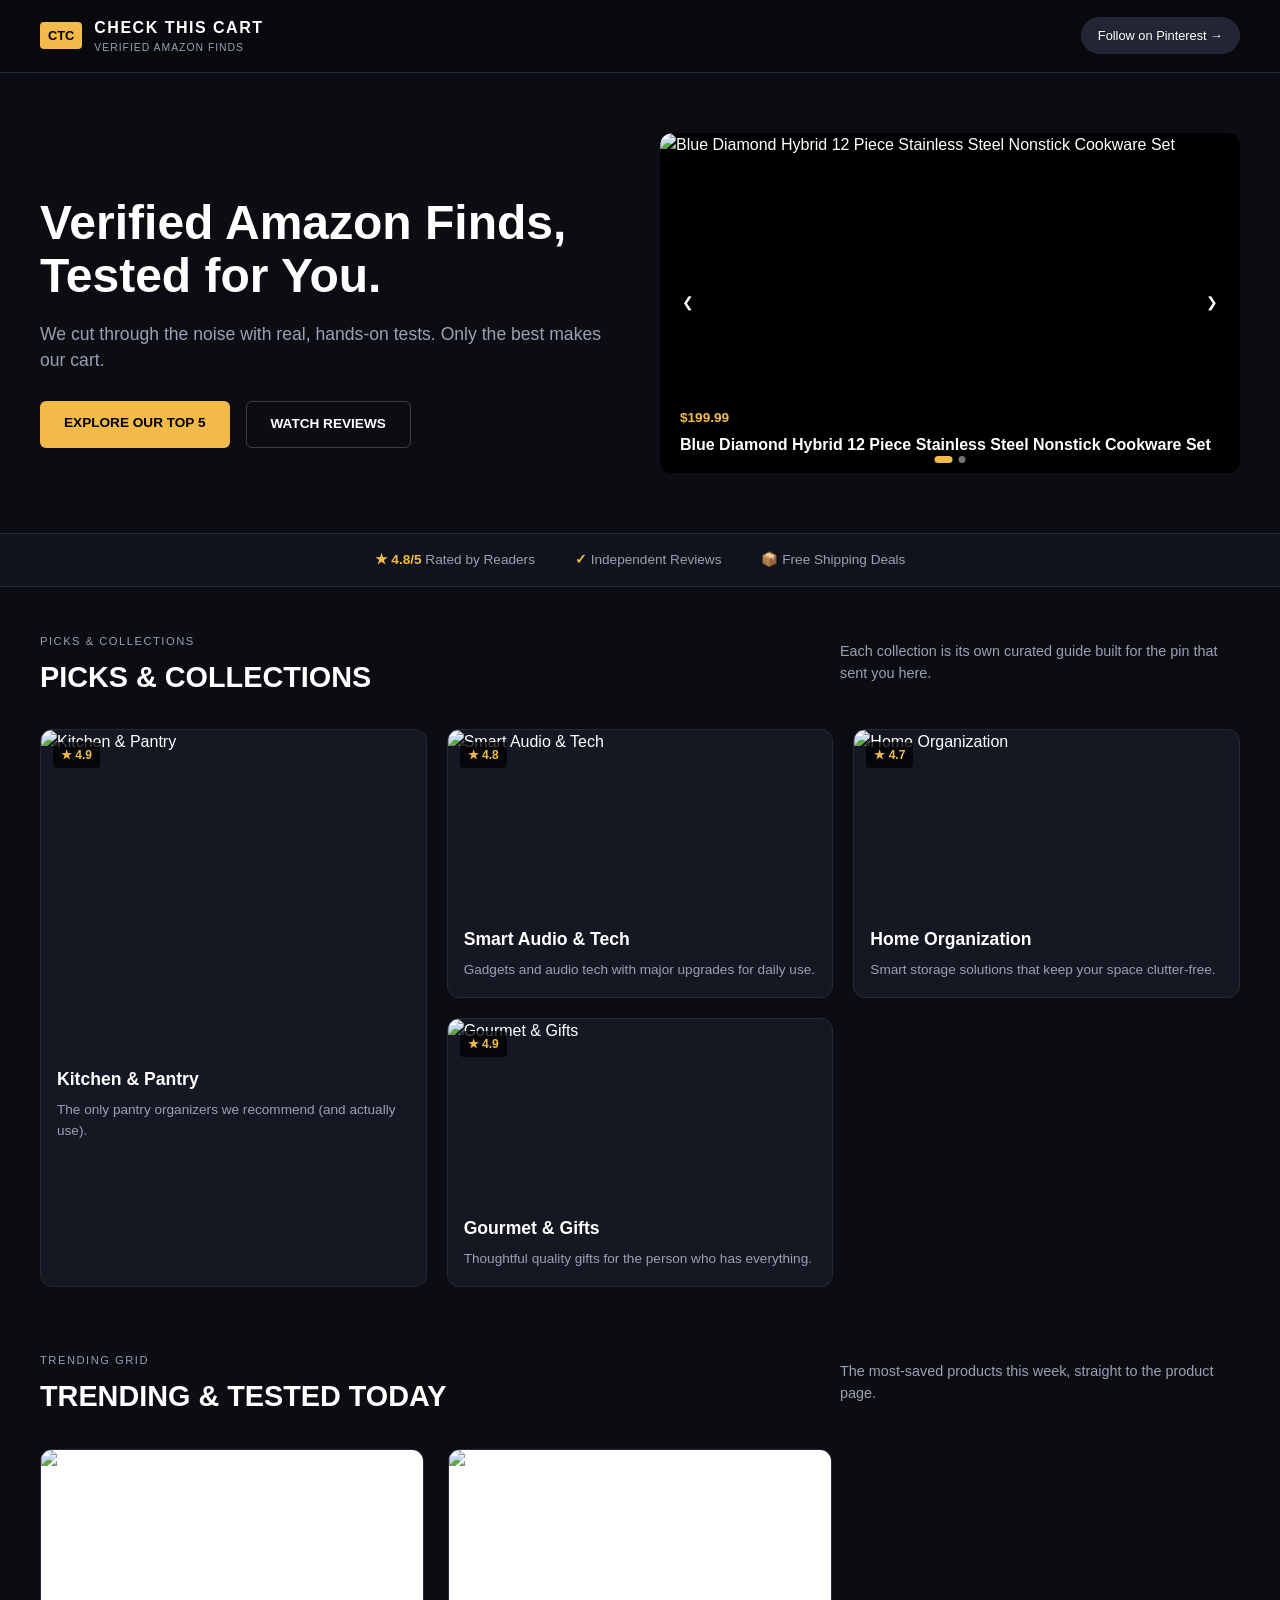
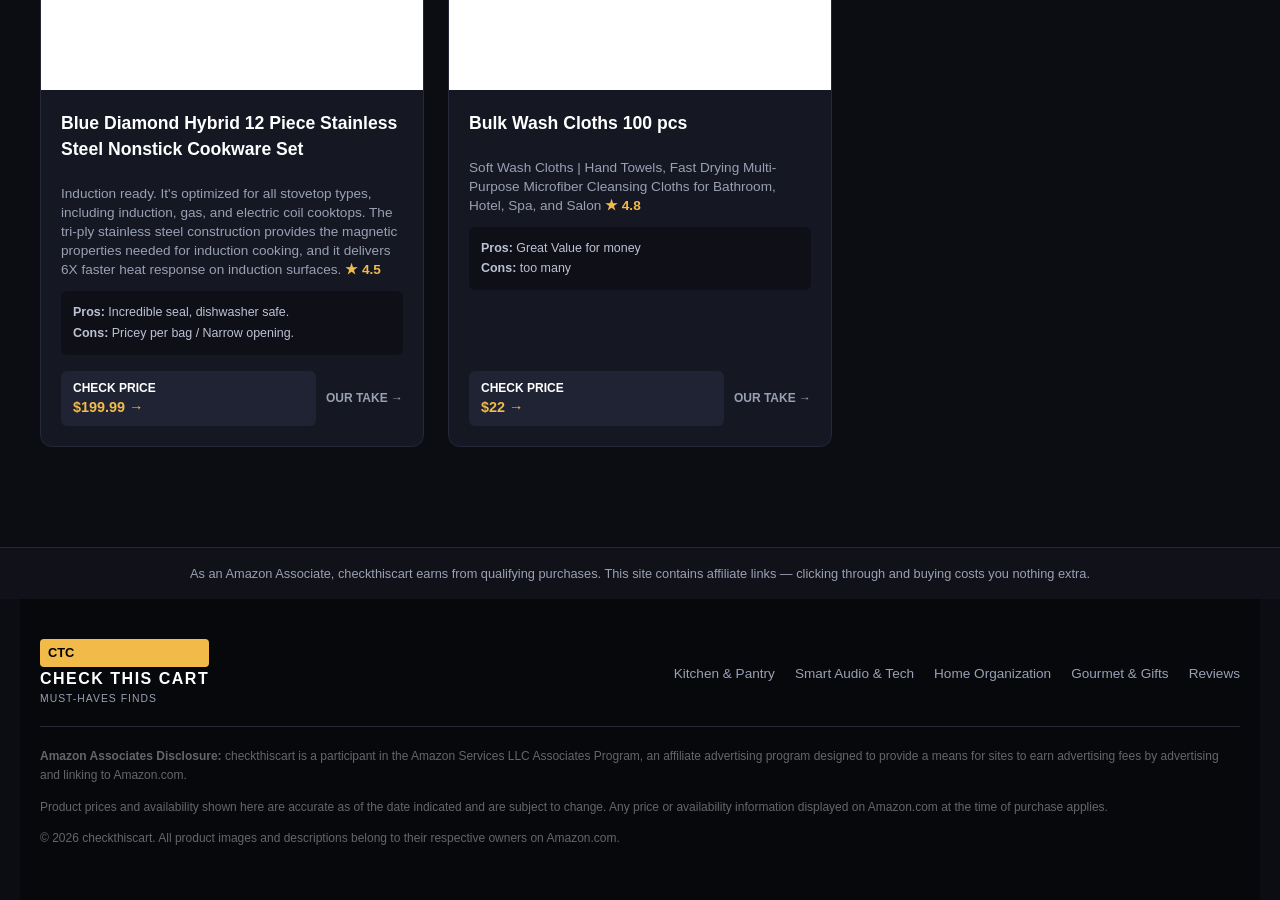
==== commit 98c7dc3b: "Add files via upload" ====
--- a/index.html
+++ b/index.html
@@ -23,27 +23,32 @@
   <!-- Hero Section -->
   <section class="hero-section">
     <div class="hero-content">
-      <h1 class="hero-title">Verified Amazon Finds,<br>Tested for You.</h1>
-      <p class="hero-subtitle">We cut through the noise with real, hands-on tests. Only the best makes our cart.</p>
+      <h1 class="hero-title" id="hero-title">Verified Amazon Finds,<br>Tested for You.</h1>
+      <p class="hero-subtitle" id="hero-subtitle">We cut through the noise with real, hands-on tests. Only the best makes our cart.</p>
       <div class="hero-buttons">
-        <a href="#trending" class="btn-hero-primary">EXPLORE OUR TOP 5</a>
-        <a href="#collections" class="btn-hero-secondary">WATCH REVIEWS</a>
+        <a href="#trending" class="btn-hero-primary" id="hero-btn-primary">EXPLORE OUR TOP 5</a>
+        <a href="#collections" class="btn-hero-secondary" id="hero-btn-secondary">WATCH REVIEWS</a>
       </div>
     </div>
     <div class="hero-media">
-      <img id="hero-img" src="https://images.unsplash.com/photo-1584622650111-993a426fbf0a?auto=format&fit=crop&w=800&q=80" alt="Tested Amazon Finds Header Image">
+      <div class="hero-carousel" id="hero-carousel">
+        <div id="carousel-slides"><!-- slides injected by JS --></div>
+        <button class="carousel-arrow carousel-prev" id="carousel-prev" aria-label="Previous slide">&#10094;</button>
+        <button class="carousel-arrow carousel-next" id="carousel-next" aria-label="Next slide">&#10095;</button>
+        <div class="carousel-dots" id="carousel-dots"></div>
+      </div>
     </div>
   </section>
 
   <!-- Value Badges Bar -->
   <div class="trust-bar">
-    <div class="trust-item"><span>&#9733; 4.8/5</span> Rated by Readers</div>
+    <div class="trust-item"><span id="trust-rating">&#9733; 4.8/5</span> Rated by Readers</div>
     <div class="trust-item"><span>&#10003;</span> Independent Reviews</div>
     <div class="trust-item"><span>&#128230;</span> Free Shipping Deals</div>
   </div>
 
   <main class="main-content">
-    
+
     <!-- Picks & Collections Section -->
     <section id="collections" class="section-container">
       <div class="section-header">
@@ -55,7 +60,7 @@
       </div>
 
       <div id="collections-grid" class="collections-grid">
-        <!-- Rendered dynamically -->
+        <!-- Rendered dynamically from categories.json -->
       </div>
     </section>
 
@@ -70,7 +75,7 @@
       </div>
 
       <div id="trending-grid" class="trending-grid">
-        <!-- Rendered dynamically -->
+        <!-- Rendered dynamically from products.json -->
       </div>
     </section>
 
@@ -91,11 +96,8 @@
           <span class="brand-subtitle">MUST-HAVES FINDS</span>
         </div>
       </div>
-      <div class="footer-links">
-        <a href="#collections">Kitchen &amp; Pantry</a>
-        <a href="#collections">Smart Audio &amp; Tech</a>
-        <a href="#collections">Home Organization</a>
-        <a href="#collections">Gourmet &amp; Gifts</a>
+      <div class="footer-links" id="footer-links">
+        <!-- Rendered dynamically from categories.json -->
         <a href="#trending">Reviews</a>
       </div>
     </div>
@@ -106,99 +108,168 @@
     </div>
   </footer>
 
+  <!-- Lightbox / Click-to-Enlarge Modal -->
+  <div class="lightbox-overlay" id="lightbox-overlay">
+    <div class="lightbox-box">
+      <button class="lightbox-close" id="lightbox-close" aria-label="Close">&times;</button>
+      <div class="lightbox-media" id="lightbox-media"></div>
+      <div class="lightbox-details">
+        <span class="lightbox-price" id="lightbox-price"></span>
+        <h2 id="lightbox-title"></h2>
+        <p class="lightbox-desc" id="lightbox-desc"></p>
+        <div class="lightbox-specs" id="lightbox-specs"></div>
+        <div class="lightbox-footer">
+          <a href="#" target="_blank" rel="nofollow noopener" class="btn-hero-primary" id="lightbox-link">CHECK PRICE ON AMAZON &rarr;</a>
+        </div>
+      </div>
+    </div>
+  </div>
+
   <script>
-    // Default collections
-    const collectionsData = [
-      {
-        id: "kitchen-pantry",
-        title: "Kitchen & Pantry",
-        caption: "The only pantry organizers we recommend (and actually use).",
-        image: "https://images.unsplash.com/photo-1556911220-e15b29be8c8f?auto=format&fit=crop&w=600&q=80",
-        rating: "4.9"
-      },
-      {
-        id: "smart-audio-tech",
-        title: "Smart Audio & Tech",
-        caption: "Gadgets and audio tech with major upgrades for daily use.",
-        image: "https://images.unsplash.com/photo-1505740420928-5e560c06d30e?auto=format&fit=crop&w=600&q=80",
-        rating: "4.8"
-      },
-      {
-        id: "home-organization",
-        title: "Home Organization",
-        caption: "Smart storage solutions that keep your space clutter-free.",
-        image: "https://images.unsplash.com/photo-1584622650111-993a426fbf0a?auto=format&fit=crop&w=600&q=80",
-        rating: "4.7"
-      },
-      {
-        id: "gourmet-gifts",
-        title: "Gourmet & Gifts",
-        caption: "Thoughtful quality gifts for the person who has everything.",
-        image: "https://images.unsplash.com/photo-1513885535751-8b9238bd345a?auto=format&fit=crop&w=600&q=80",
-        rating: "4.9"
+    // ---------- Fallbacks used if a JSON file can't be fetched ----------
+    const DEFAULT_CATEGORIES = [
+      { id: "kitchen-pantry", title: "Kitchen & Pantry", caption: "The only pantry organizers we recommend (and actually use).", image: "https://images.unsplash.com/photo-1556911220-e15b29be8c8f?auto=format&fit=crop&w=600&q=80", rating: "4.9" },
+      { id: "smart-audio-tech", title: "Smart Audio & Tech", caption: "Gadgets and audio tech with major upgrades for daily use.", image: "https://images.unsplash.com/photo-1505740420928-5e560c06d30e?auto=format&fit=crop&w=600&q=80", rating: "4.8" },
+      { id: "home-organization", title: "Home Organization", caption: "Smart storage solutions that keep your space clutter-free.", image: "https://images.unsplash.com/photo-1584622650111-993a426fbf0a?auto=format&fit=crop&w=600&q=80", rating: "4.7" },
+      { id: "gourmet-gifts", title: "Gourmet & Gifts", caption: "Thoughtful quality gifts for the person who has everything.", image: "https://images.unsplash.com/photo-1513885535751-8b9238bd345a?auto=format&fit=crop&w=600&q=80", rating: "4.9" }
+    ];
+    const FALLBACK_IMG = "https://placehold.co/600x600/151722/9aa0b4?text=Image+Unavailable";
+
+    let allProducts = [];
+    let allCategories = [];
+    let carouselItems = [];
+    let carouselIndex = 0;
+    let carouselTimer = null;
+
+    // ---------- Helpers ----------
+    function formatPrice(price) {
+      if (price === undefined || price === null) return "";
+      const str = String(price).trim();
+      if (!str) return "";
+      return str.startsWith("$") ? str : "$" + str;
+    }
+
+    function safeImg(url) {
+      const trimmed = (url || "").trim();
+      return trimmed || FALLBACK_IMG;
+    }
+
+    function attachImgFallback(imgEl) {
+      imgEl.addEventListener("error", function onErr() {
+        this.removeEventListener("error", onErr);
+        this.src = FALLBACK_IMG;
+      });
+    }
+
+    function escapeHtml(str) {
+      return String(str || "").replace(/[&<>"']/g, (c) => ({
+        "&": "&amp;", "<": "&lt;", ">": "&gt;", '"': "&quot;", "'": "&#39;"
+      }[c]));
+    }
+
+    async function fetchJson(path) {
+      const res = await fetch(`./${path}?v=` + Date.now());
+      if (!res.ok) throw new Error(`Failed to load ${path}`);
+      return res.json();
+    }
+
+    // ---------- Init ----------
+    async function initStorefront() {
+      await loadSettings();
+      await loadCategories();
+      await loadProducts();
+      initLightbox();
+    }
+
+    // ---------- Settings (hero copy) ----------
+    async function loadSettings() {
+      try {
+        const s = await fetchJson('settings.json');
+        if (s.heroTitle) document.getElementById('hero-title').innerHTML = s.heroTitle;
+        if (s.heroSubtitle) document.getElementById('hero-subtitle').textContent = s.heroSubtitle;
+        if (s.heroBtnPrimary) document.getElementById('hero-btn-primary').textContent = s.heroBtnPrimary;
+        if (s.heroBtnSecondary) document.getElementById('hero-btn-secondary').textContent = s.heroBtnSecondary;
+        if (s.trustRating) document.getElementById('trust-rating').innerHTML = `&#9733; ${escapeHtml(s.trustRating)}`;
+      } catch (err) {
+        // settings.json not present yet — keep the defaults already in the HTML
       }
-    ];
-
-    async function initStorefront() {
-      renderCollections();
-      await loadProducts();
-    }
-
-    function renderCollections() {
+    }
+
+    // ---------- Categories / Collections ----------
+    async function loadCategories() {
       const container = document.getElementById('collections-grid');
-      container.innerHTML = collectionsData.map((c, index) => {
+      const footerLinks = document.getElementById('footer-links');
+      try {
+        allCategories = await fetchJson('categories.json');
+      } catch (err) {
+        allCategories = DEFAULT_CATEGORIES;
+      }
+
+      if (!allCategories || allCategories.length === 0) {
+        container.innerHTML = '<p class="empty-state">No collections added yet. Add one in the admin panel!</p>';
+        return;
+      }
+
+      container.innerHTML = allCategories.map((c, index) => {
         const isFeatured = index === 0;
         return `
           <div class="collection-card ${isFeatured ? 'featured' : ''}">
             <div class="coll-img-wrap">
-              <img src="${c.image}" alt="${c.title}" loading="lazy">
-              <span class="coll-rating">&#9733; ${c.rating}</span>
+              <img src="${safeImg(c.image)}" alt="${escapeHtml(c.title)}" loading="lazy" data-fallback-img>
+              <span class="coll-rating">&#9733; ${escapeHtml(c.rating || '')}</span>
             </div>
             <div class="coll-body">
-              <h3>${c.title}</h3>
-              <p>${c.caption}</p>
+              <h3>${escapeHtml(c.title)}</h3>
+              <p>${escapeHtml(c.caption || '')}</p>
             </div>
           </div>
         `;
       }).join('');
-    }
-
+
+      container.querySelectorAll('img[data-fallback-img]').forEach(attachImgFallback);
+
+      // Footer nav links, one per category, keep "Reviews" link that's already in the markup
+      const reviewsLink = footerLinks.querySelector('a[href="#trending"]');
+      footerLinks.innerHTML = allCategories.map(c =>
+        `<a href="#collections">${escapeHtml(c.title)}</a>`
+      ).join('') + (reviewsLink ? reviewsLink.outerHTML : '<a href="#trending">Reviews</a>');
+    }
+
+    // ---------- Products / Trending grid ----------
     async function loadProducts() {
       const grid = document.getElementById('trending-grid');
       try {
-        const res = await fetch('./products.json?v=' + Date.now());
-        if (!res.ok) throw new Error('Failed to load products.json');
-        
-        const products = await res.json();
-
-        if (!products || products.length === 0) {
+        allProducts = await fetchJson('products.json');
+
+        if (!allProducts || allProducts.length === 0) {
           grid.innerHTML = '<p class="empty-state">No products added yet. Add products in the admin panel!</p>';
+          renderCarousel([]);
           return;
         }
 
-        grid.innerHTML = products.map(p => {
+        grid.innerHTML = allProducts.map((p, i) => {
           const isVideo = p.isVideo || (p.image && p.image.endsWith('.mp4'));
           const mediaHtml = isVideo
-            ? `<video src="${p.image}" autoplay loop muted playsinline class="card-media"></video>`
-            : `<img src="${p.image || 'https://via.placeholder.com/400x400?text=Product'}" alt="${p.title}" class="card-media" loading="lazy">`;
+            ? `<video src="${safeImg(p.image)}" autoplay loop muted playsinline class="card-media"></video>`
+            : `<img src="${safeImg(p.image)}" alt="${escapeHtml(p.title)}" class="card-media" loading="lazy" data-fallback-img>`;
 
           const rating = p.rating || '4.8';
           const verdict = p.verdict || `Tested: Leak-proof & verified. Premium set that replaced our plastics.`;
           const pros = p.pros || 'Incredible seal, dishwasher safe.';
           const cons = p.cons || 'Pricey per bag / Narrow opening.';
-          const price = p.price || '$21.99';
+          const price = formatPrice(p.price) || '$21.99';
 
           return `
             <div class="product-card">
-              <div class="card-img-container">
+              <div class="card-img-container" data-lightbox-index="${i}">
                 ${mediaHtml}
               </div>
               <div class="card-content">
-                <h3 class="card-title">${p.title}</h3>
-                <p class="card-verdict">${verdict} <span class="card-star">&#9733; ${rating}</span></p>
+                <h3 class="card-title">${escapeHtml(p.title)}</h3>
+                <p class="card-verdict">${escapeHtml(verdict)} <span class="card-star">&#9733; ${escapeHtml(rating)}</span></p>
                 <div class="card-specs">
-                  <p><strong>Pros:</strong> ${pros}</p>
-                  <p><strong>Cons:</strong> ${cons}</p>
+                  <p><strong>Pros:</strong> ${escapeHtml(pros)}</p>
+                  <p><strong>Cons:</strong> ${escapeHtml(cons)}</p>
                 </div>
                 <div class="card-footer">
                   <a href="${p.link}" target="_blank" rel="nofollow noopener" class="btn-check-price">
@@ -214,9 +285,124 @@
           `;
         }).join('');
 
+        grid.querySelectorAll('img[data-fallback-img]').forEach(attachImgFallback);
+        grid.querySelectorAll('[data-lightbox-index]').forEach(el => {
+          el.addEventListener('click', () => openLightbox(allProducts[parseInt(el.dataset.lightboxIndex, 10)]));
+        });
+
+        renderCarousel(allProducts);
+
       } catch (err) {
         grid.innerHTML = '<p class="empty-state">Unable to load product catalog. Please ensure products.json exists.</p>';
+        renderCarousel([]);
       }
+    }
+
+    // ---------- Hero Carousel ----------
+    function renderCarousel(products) {
+      const slidesWrap = document.getElementById('carousel-slides');
+      const dotsWrap = document.getElementById('carousel-dots');
+      clearInterval(carouselTimer);
+
+      // Prefer products explicitly flagged "featured" in the admin, otherwise use the first 5
+      const featured = products.filter(p => p.featured);
+      carouselItems = (featured.length > 0 ? featured : products).slice(0, 6);
+
+      if (carouselItems.length === 0) {
+        slidesWrap.innerHTML = `
+          <div class="carousel-slide active">
+            <img src="${FALLBACK_IMG}" alt="No products yet">
+          </div>`;
+        dotsWrap.innerHTML = '';
+        return;
+      }
+
+      slidesWrap.innerHTML = carouselItems.map((p, i) => `
+        <div class="carousel-slide ${i === 0 ? 'active' : ''}" data-index="${i}">
+          <img src="${safeImg(p.image)}" alt="${escapeHtml(p.title)}" data-fallback-img>
+          <span class="carousel-zoom-hint">&#128269; Click to view</span>
+          <div class="carousel-slide-info">
+            <span class="carousel-slide-price">${formatPrice(p.price)}</span>
+            <h3>${escapeHtml(p.title)}</h3>
+          </div>
+        </div>
+      `).join('');
+
+      slidesWrap.querySelectorAll('img[data-fallback-img]').forEach(attachImgFallback);
+      slidesWrap.querySelectorAll('.carousel-slide').forEach(slide => {
+        slide.addEventListener('click', () => openLightbox(carouselItems[parseInt(slide.dataset.index, 10)]));
+      });
+
+      dotsWrap.innerHTML = carouselItems.map((_, i) =>
+        `<span class="${i === 0 ? 'active' : ''}" data-index="${i}"></span>`
+      ).join('');
+      dotsWrap.querySelectorAll('span').forEach(dot => {
+        dot.addEventListener('click', () => goToSlide(parseInt(dot.dataset.index, 10)));
+      });
+
+      carouselIndex = 0;
+      if (carouselItems.length > 1) startCarouselAutoplay();
+    }
+
+    function goToSlide(index) {
+      if (carouselItems.length === 0) return;
+      carouselIndex = (index + carouselItems.length) % carouselItems.length;
+      document.querySelectorAll('.carousel-slide').forEach((el, i) => el.classList.toggle('active', i === carouselIndex));
+      document.querySelectorAll('.carousel-dots span').forEach((el, i) => el.classList.toggle('active', i === carouselIndex));
+    }
+
+    function startCarouselAutoplay() {
+      clearInterval(carouselTimer);
+      carouselTimer = setInterval(() => goToSlide(carouselIndex + 1), 5000);
+    }
+
+    document.getElementById('carousel-prev').addEventListener('click', () => { goToSlide(carouselIndex - 1); startCarouselAutoplay(); });
+    document.getElementById('carousel-next').addEventListener('click', () => { goToSlide(carouselIndex + 1); startCarouselAutoplay(); });
+    document.getElementById('hero-carousel').addEventListener('mouseenter', () => clearInterval(carouselTimer));
+    document.getElementById('hero-carousel').addEventListener('mouseleave', () => { if (carouselItems.length > 1) startCarouselAutoplay(); });
+
+    // ---------- Lightbox ----------
+    function openLightbox(product) {
+      if (!product) return;
+      const overlay = document.getElementById('lightbox-overlay');
+      const isVideo = product.isVideo || (product.image && product.image.endsWith('.mp4'));
+
+      const mediaEl = document.getElementById('lightbox-media');
+      mediaEl.innerHTML = isVideo
+        ? `<video src="${safeImg(product.image)}" autoplay loop muted playsinline controls></video>`
+        : `<img src="${safeImg(product.image)}" alt="${escapeHtml(product.title)}" data-fallback-img>`;
+      const img = mediaEl.querySelector('img');
+      if (img) attachImgFallback(img);
+
+      document.getElementById('lightbox-title').textContent = product.title || '';
+      document.getElementById('lightbox-desc').textContent = product.verdict || '';
+      document.getElementById('lightbox-price').textContent = formatPrice(product.price);
+      document.getElementById('lightbox-specs').innerHTML = `
+        ${product.pros ? `<p><strong>Pros:</strong> ${escapeHtml(product.pros)}</p>` : ''}
+        ${product.cons ? `<p><strong>Cons:</strong> ${escapeHtml(product.cons)}</p>` : ''}
+      `;
+      const link = document.getElementById('lightbox-link');
+      link.href = product.link || '#';
+
+      overlay.classList.add('open');
+      document.body.style.overflow = 'hidden';
+    }
+
+    function closeLightbox() {
+      const overlay = document.getElementById('lightbox-overlay');
+      overlay.classList.remove('open');
+      document.body.style.overflow = '';
+      document.getElementById('lightbox-media').innerHTML = '';
+    }
+
+    function initLightbox() {
+      document.getElementById('lightbox-close').addEventListener('click', closeLightbox);
+      document.getElementById('lightbox-overlay').addEventListener('click', (e) => {
+        if (e.target.id === 'lightbox-overlay') closeLightbox();
+      });
+      document.addEventListener('keydown', (e) => {
+        if (e.key === 'Escape') closeLightbox();
+      });
     }
 
     document.addEventListener('DOMContentLoaded', initStorefront);
--- a/site.css
+++ b/site.css
@@ -188,60 +188,6 @@
   max-width: 400px;
 }
 
-/* Search & Filter Controls */
-.filter-container {
-  display: flex;
-  flex-wrap: wrap;
-  justify-content: space-between;
-  align-items: center;
-  gap: 16px;
-  margin-bottom: 24px;
-  background: var(--bg-card);
-  padding: 16px;
-  border-radius: 10px;
-  border: 1px solid var(--border-color);
-}
-
-.search-input {
-  background: #0e1017;
-  border: 1px solid var(--border-color);
-  color: #fff;
-  padding: 10px 14px;
-  border-radius: 6px;
-  font-size: 0.85rem;
-  min-width: 260px;
-  flex-grow: 1;
-}
-
-.search-input:focus {
-  outline: none;
-  border-color: var(--accent-gold);
-}
-
-.category-chips {
-  display: flex;
-  flex-wrap: wrap;
-  gap: 8px;
-}
-
-.filter-chip {
-  background: #0e1017;
-  color: var(--text-muted);
-  border: 1px solid var(--border-color);
-  padding: 6px 12px;
-  border-radius: 20px;
-  font-size: 0.75rem;
-  cursor: pointer;
-  transition: all 0.2s;
-}
-
-.filter-chip:hover, .filter-chip.active {
-  background: var(--accent-gold);
-  color: #000;
-  font-weight: bold;
-  border-color: var(--accent-gold);
-}
-
 /* Collections Grid */
 .collections-grid {
   display: grid;
@@ -256,13 +202,6 @@
   overflow: hidden;
   display: flex;
   flex-direction: column;
-  cursor: pointer;
-  transition: border-color 0.2s, transform 0.2s;
-}
-
-.collection-card:hover {
-  border-color: var(--accent-gold);
-  transform: translateY(-2px);
 }
 
 .collection-card.featured {
@@ -474,4 +413,279 @@
   .hero-section { grid-template-columns: 1fr; }
   .collections-grid, .trending-grid { grid-template-columns: 1fr; }
   .collection-card.featured { grid-row: auto; }
-}+}
+
+/* ============================
+   Hero Carousel
+   ============================ */
+.hero-media {
+  position: relative;
+}
+
+.hero-carousel {
+  position: relative;
+  width: 100%;
+  height: 340px;
+  border-radius: 12px;
+  overflow: hidden;
+  background: #000;
+}
+
+.carousel-slide {
+  position: absolute;
+  inset: 0;
+  opacity: 0;
+  pointer-events: none;
+  transition: opacity 0.6s ease;
+  cursor: zoom-in;
+}
+
+.carousel-slide.active {
+  opacity: 1;
+  pointer-events: auto;
+}
+
+.carousel-slide img {
+  width: 100%;
+  height: 100%;
+  object-fit: cover;
+  display: block;
+}
+
+.carousel-slide-info {
+  position: absolute;
+  left: 0;
+  right: 0;
+  bottom: 0;
+  padding: 40px 20px 16px;
+  background: linear-gradient(to top, rgba(0,0,0,0.85), transparent);
+}
+
+.carousel-slide-price {
+  color: var(--accent-gold);
+  font-weight: 800;
+  font-size: 0.85rem;
+}
+
+.carousel-slide-info h3 {
+  margin: 4px 0 0 0;
+  font-size: 1rem;
+  font-weight: 800;
+}
+
+.carousel-zoom-hint {
+  position: absolute;
+  top: 12px;
+  right: 12px;
+  background: rgba(0,0,0,0.65);
+  color: #fff;
+  font-size: 0.7rem;
+  font-weight: 700;
+  padding: 5px 10px;
+  border-radius: 20px;
+  opacity: 0;
+  transition: opacity 0.2s;
+  z-index: 3;
+}
+
+.carousel-slide:hover .carousel-zoom-hint {
+  opacity: 1;
+}
+
+.carousel-arrow {
+  position: absolute;
+  top: 50%;
+  transform: translateY(-50%);
+  background: rgba(0,0,0,0.5);
+  color: #fff;
+  border: none;
+  width: 32px;
+  height: 32px;
+  line-height: 32px;
+  text-align: center;
+  border-radius: 50%;
+  cursor: pointer;
+  z-index: 5;
+  font-size: 0.85rem;
+  padding: 0;
+  transition: 0.2s;
+}
+
+.carousel-arrow:hover {
+  background: var(--accent-gold);
+  color: #000;
+}
+
+.carousel-prev { left: 12px; }
+.carousel-next { right: 12px; }
+
+.carousel-dots {
+  position: absolute;
+  bottom: 10px;
+  left: 50%;
+  transform: translateX(-50%);
+  display: flex;
+  gap: 6px;
+  z-index: 5;
+}
+
+.carousel-dots span {
+  width: 7px;
+  height: 7px;
+  border-radius: 50%;
+  background: rgba(255,255,255,0.45);
+  cursor: pointer;
+  transition: 0.2s;
+  display: block;
+}
+
+.carousel-dots span.active {
+  background: var(--accent-gold);
+  width: 18px;
+  border-radius: 4px;
+}
+
+/* ============================
+   Lightbox (click-to-enlarge)
+   ============================ */
+.card-img-container,
+.coll-img-wrap {
+  cursor: zoom-in;
+  position: relative;
+}
+
+.card-img-container::after {
+  content: "\1F50D  Click to view";
+  position: absolute;
+  top: 10px;
+  right: 10px;
+  background: rgba(0,0,0,0.65);
+  color: #fff;
+  font-size: 0.68rem;
+  font-weight: 700;
+  padding: 4px 9px;
+  border-radius: 20px;
+  opacity: 0;
+  transition: opacity 0.2s;
+  pointer-events: none;
+}
+
+.product-card:hover .card-img-container::after {
+  opacity: 1;
+}
+
+.lightbox-overlay {
+  position: fixed;
+  inset: 0;
+  background: rgba(4,5,10,0.92);
+  display: none;
+  align-items: center;
+  justify-content: center;
+  z-index: 1000;
+  padding: 24px;
+}
+
+.lightbox-overlay.open {
+  display: flex;
+}
+
+.lightbox-box {
+  background: var(--bg-card);
+  border: 1px solid var(--border-color);
+  border-radius: 14px;
+  max-width: 920px;
+  width: 100%;
+  max-height: 90vh;
+  overflow-y: auto;
+  display: grid;
+  grid-template-columns: 1.1fr 1fr;
+  position: relative;
+}
+
+.lightbox-media {
+  background: #000;
+  display: flex;
+  align-items: center;
+  justify-content: center;
+  min-height: 300px;
+}
+
+.lightbox-media img {
+  width: 100%;
+  height: 100%;
+  object-fit: contain;
+  max-height: 560px;
+}
+
+.lightbox-details {
+  padding: 32px;
+  display: flex;
+  flex-direction: column;
+}
+
+.lightbox-details h2 {
+  margin: 0 0 12px 0;
+  font-size: 1.4rem;
+  line-height: 1.25;
+}
+
+.lightbox-details .lightbox-desc {
+  color: var(--text-muted);
+  font-size: 0.9rem;
+  line-height: 1.6;
+  margin: 0 0 16px 0;
+}
+
+.lightbox-specs {
+  background: #0f1017;
+  padding: 12px 14px;
+  border-radius: 8px;
+  font-size: 0.82rem;
+  color: #bcc1d4;
+  margin-bottom: 18px;
+}
+
+.lightbox-specs p { margin: 3px 0; }
+
+.lightbox-price {
+  font-size: 1.5rem;
+  color: var(--accent-gold);
+  font-weight: 900;
+  display: block;
+  margin-bottom: 16px;
+}
+
+.lightbox-footer {
+  margin-top: auto;
+  display: flex;
+  align-items: center;
+  gap: 14px;
+  flex-wrap: wrap;
+}
+
+.lightbox-close {
+  position: absolute;
+  top: 14px;
+  right: 16px;
+  background: rgba(0,0,0,0.4);
+  border: none;
+  color: #fff;
+  font-size: 1.4rem;
+  width: 34px;
+  height: 34px;
+  border-radius: 50%;
+  cursor: pointer;
+  z-index: 2;
+  line-height: 1;
+}
+
+.lightbox-close:hover {
+  background: var(--accent-gold);
+  color: #000;
+}
+
+@media (max-width: 760px) {
+  .lightbox-box { grid-template-columns: 1fr; }
+  .lightbox-media { min-height: 220px; }
+  .hero-carousel { height: 260px; }
+}
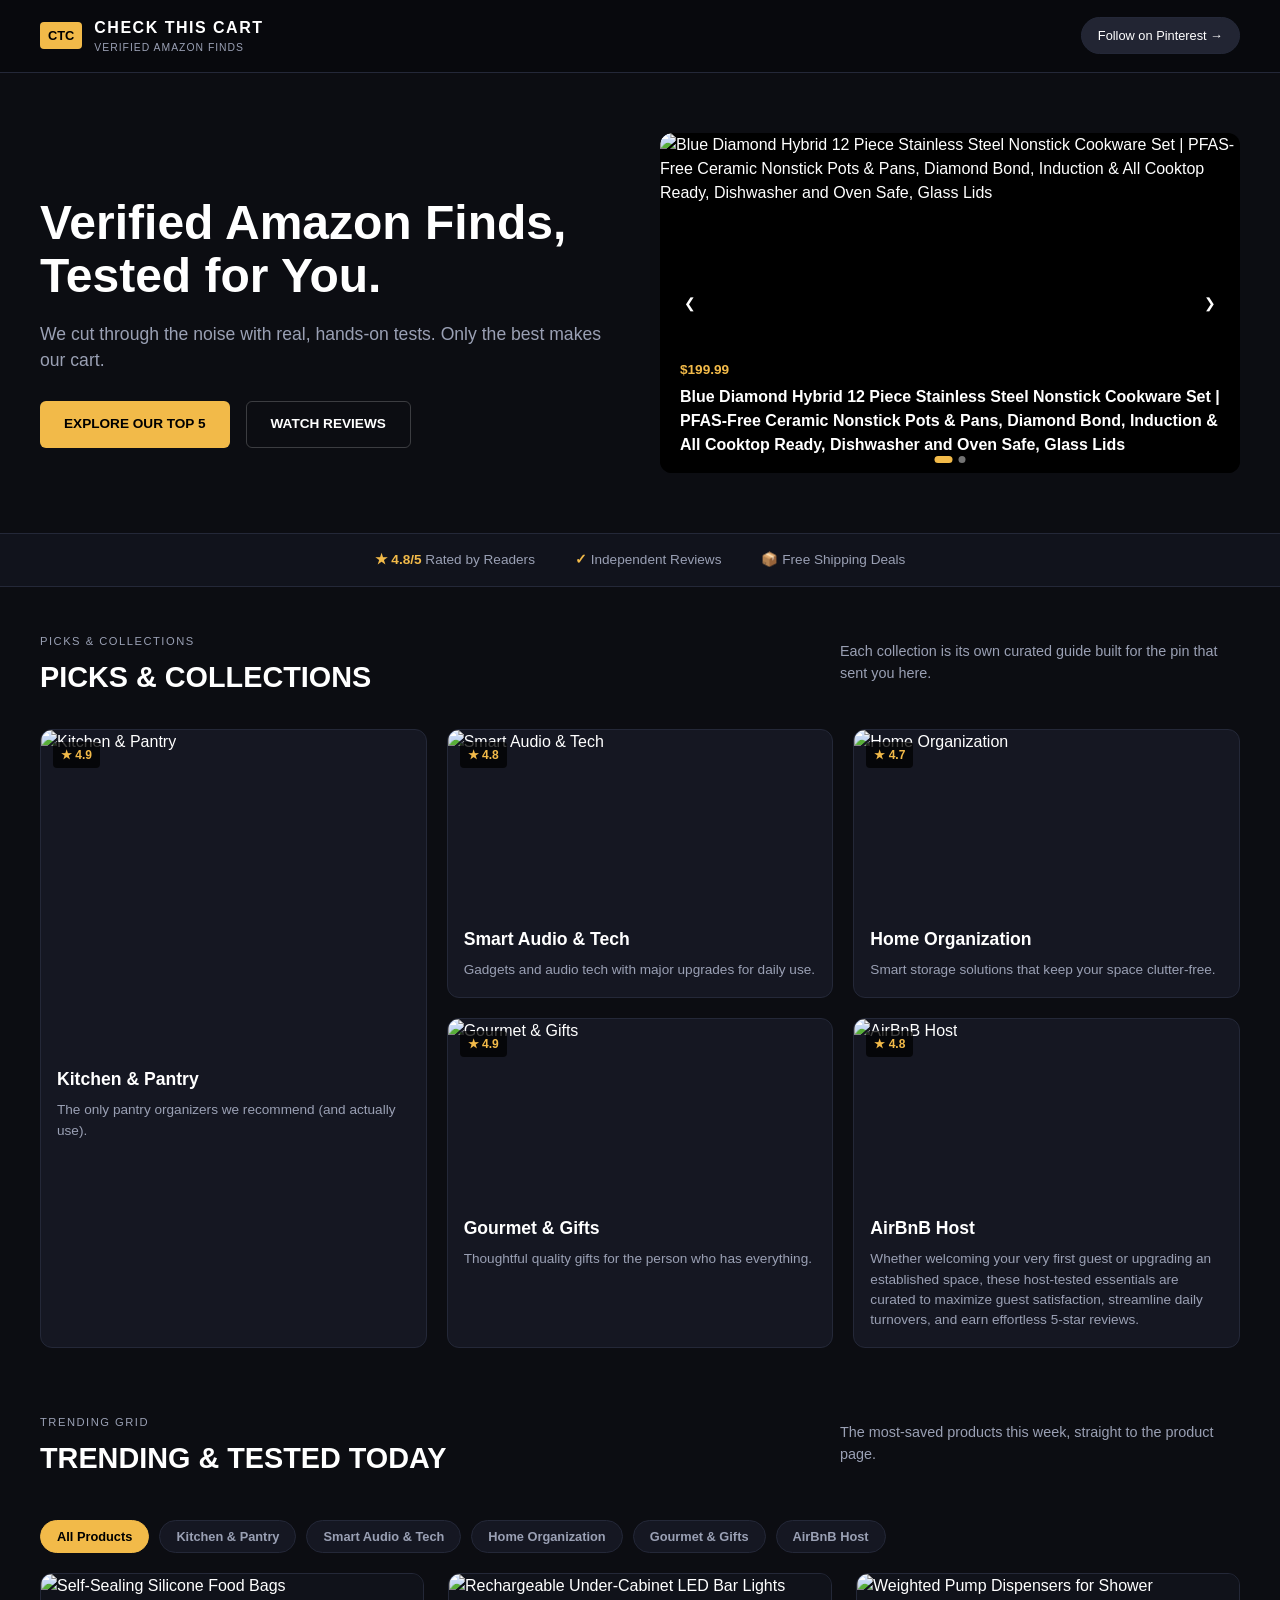
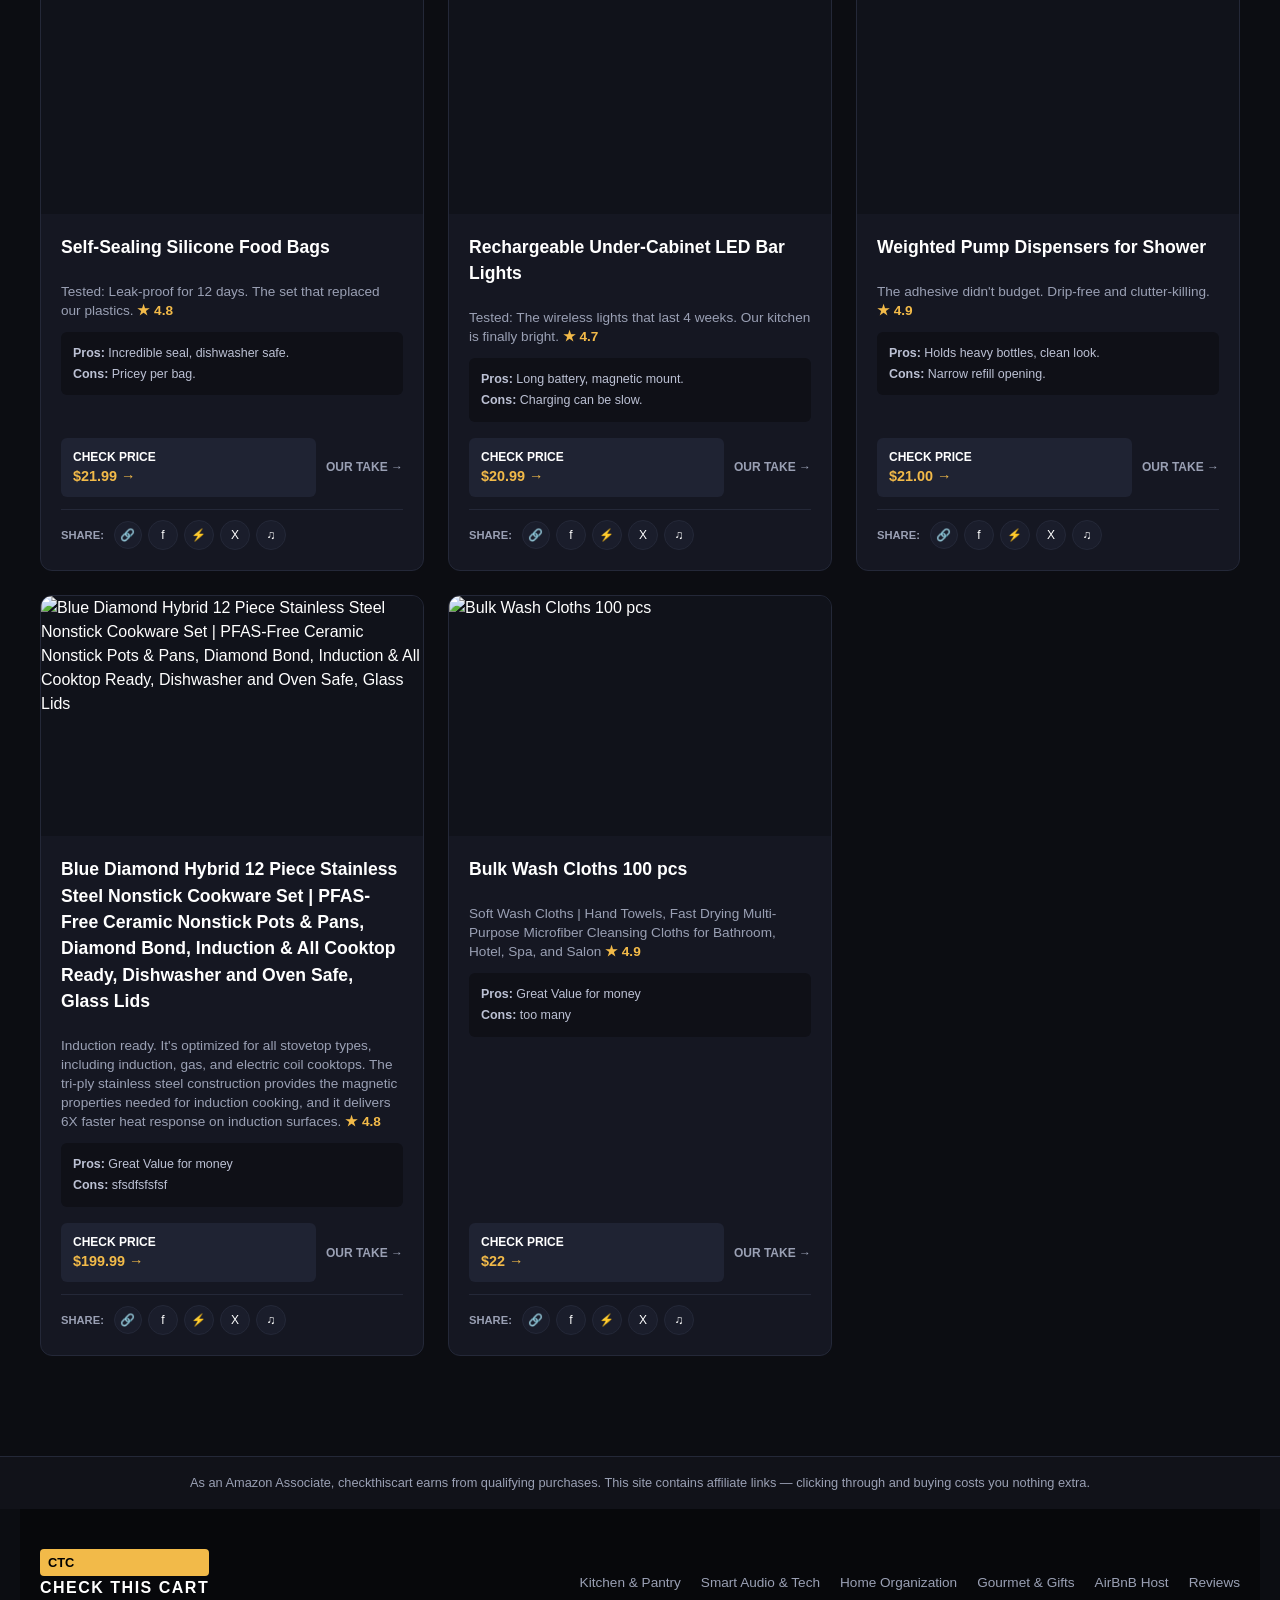
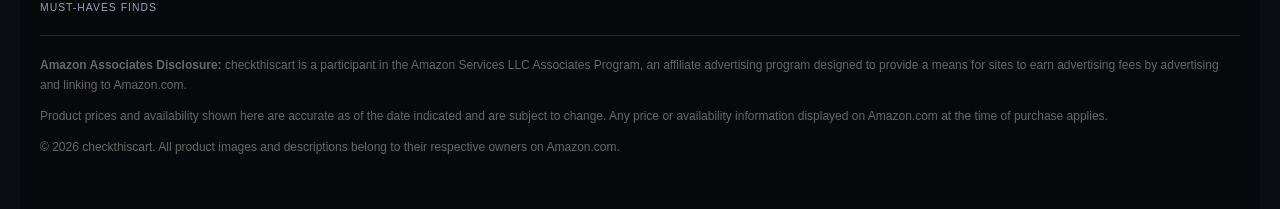
==== commit 1bdf01c8: "Update index.html" ====
--- a/index.html
+++ b/index.html
@@ -21,7 +21,7 @@
   </header>
 
   <!-- Hero Section -->
-  <section class="hero-section">
+  <section class="hero-section reveal-on-scroll">
     <div class="hero-content">
       <h1 class="hero-title" id="hero-title">Verified Amazon Finds,<br>Tested for You.</h1>
       <p class="hero-subtitle" id="hero-subtitle">We cut through the noise with real, hands-on tests. Only the best makes our cart.</p>
@@ -32,7 +32,7 @@
     </div>
     <div class="hero-media">
       <div class="hero-carousel" id="hero-carousel">
-        <div id="carousel-slides"><!-- slides injected by JS --></div>
+        <div id="carousel-slides"></div>
         <button class="carousel-arrow carousel-prev" id="carousel-prev" aria-label="Previous slide">&#10094;</button>
         <button class="carousel-arrow carousel-next" id="carousel-next" aria-label="Next slide">&#10095;</button>
         <div class="carousel-dots" id="carousel-dots"></div>
@@ -40,7 +40,7 @@
     </div>
   </section>
 
-  <!-- Value Badges Bar -->
+  <!-- Trust Bar -->
   <div class="trust-bar">
     <div class="trust-item"><span id="trust-rating">&#9733; 4.8/5</span> Rated by Readers</div>
     <div class="trust-item"><span>&#10003;</span> Independent Reviews</div>
@@ -50,7 +50,7 @@
   <main class="main-content">
 
     <!-- Picks & Collections Section -->
-    <section id="collections" class="section-container">
+    <section id="collections" class="section-container reveal-on-scroll">
       <div class="section-header">
         <div>
           <span class="section-tag">PICKS &amp; COLLECTIONS</span>
@@ -59,13 +59,11 @@
         <p class="section-desc">Each collection is its own curated guide built for the pin that sent you here.</p>
       </div>
 
-      <div id="collections-grid" class="collections-grid">
-        <!-- Rendered dynamically from categories.json -->
-      </div>
+      <div id="collections-grid" class="collections-grid"></div>
     </section>
 
     <!-- Trending & Tested Today Section -->
-    <section id="trending" class="section-container">
+    <section id="trending" class="section-container reveal-on-scroll">
       <div class="section-header">
         <div>
           <span class="section-tag">TRENDING GRID</span>
@@ -74,9 +72,10 @@
         <p class="section-desc">The most-saved products this week, straight to the product page.</p>
       </div>
 
-      <div id="trending-grid" class="trending-grid">
-        <!-- Rendered dynamically from products.json -->
-      </div>
+      <!-- Filter Navigation Pills -->
+      <div class="filter-pills-container" id="category-filter-pills"></div>
+
+      <div id="trending-grid" class="trending-grid"></div>
     </section>
 
   </main>
@@ -97,7 +96,6 @@
         </div>
       </div>
       <div class="footer-links" id="footer-links">
-        <!-- Rendered dynamically from categories.json -->
         <a href="#trending">Reviews</a>
       </div>
     </div>
@@ -112,7 +110,7 @@
   <div class="lightbox-overlay" id="lightbox-overlay">
     <div class="lightbox-box">
       <button class="lightbox-close" id="lightbox-close" aria-label="Close">&times;</button>
-      <div class="lightbox-media" id="lightbox-media"></div>
+      <div class="lightbox-media" id="lightbox-media" title="Click image to zoom in/out"></div>
       <div class="lightbox-details">
         <span class="lightbox-price" id="lightbox-price"></span>
         <h2 id="lightbox-title"></h2>
@@ -120,13 +118,13 @@
         <div class="lightbox-specs" id="lightbox-specs"></div>
         <div class="lightbox-footer">
           <a href="#" target="_blank" rel="nofollow noopener" class="btn-hero-primary" id="lightbox-link">CHECK PRICE ON AMAZON &rarr;</a>
+          <div class="share-bar" id="lightbox-share-bar"></div>
         </div>
       </div>
     </div>
   </div>
 
   <script>
-    // ---------- Fallbacks used if a JSON file can't be fetched ----------
     const DEFAULT_CATEGORIES = [
       { id: "kitchen-pantry", title: "Kitchen & Pantry", caption: "The only pantry organizers we recommend (and actually use).", image: "https://images.unsplash.com/photo-1556911220-e15b29be8c8f?auto=format&fit=crop&w=600&q=80", rating: "4.9" },
       { id: "smart-audio-tech", title: "Smart Audio & Tech", caption: "Gadgets and audio tech with major upgrades for daily use.", image: "https://images.unsplash.com/photo-1505740420928-5e560c06d30e?auto=format&fit=crop&w=600&q=80", rating: "4.8" },
@@ -137,11 +135,12 @@
 
     let allProducts = [];
     let allCategories = [];
+    let selectedCategory = "all";
     let carouselItems = [];
     let carouselIndex = 0;
     let carouselTimer = null;
 
-    // ---------- Helpers ----------
+    // Helpers
     function formatPrice(price) {
       if (price === undefined || price === null) return "";
       const str = String(price).trim();
@@ -173,15 +172,39 @@
       return res.json();
     }
 
-    // ---------- Init ----------
+    // Dynamic Social Sharing HTML generator
+    function generateShareButtons(title, url) {
+      const encUrl = encodeURIComponent(url || window.location.href);
+      const encTitle = encodeURIComponent(title || "Check out this product!");
+
+      return `
+        <span class="share-title">Share:</span>
+        <button class="share-btn" title="Share link" onclick="nativeShare('${escapeHtml(title)}', '${encUrl}')">&#128279;</button>
+        <a class="share-btn" href="https://www.facebook.com/sharer/sharer.php?u=${encUrl}" target="_blank" rel="noopener" title="Facebook">f</a>
+        <a class="share-btn" href="https://fb-messenger://share?link=${encUrl}" target="_blank" rel="noopener" title="Messenger">&#9889;</a>
+        <a class="share-btn" href="https://twitter.com/intent/tweet?text=${encTitle}&url=${encUrl}" target="_blank" rel="noopener" title="X">X</a>
+        <a class="share-btn" href="https://www.tiktok.com/" target="_blank" rel="noopener" title="TikTok">&#9835;</a>
+      `;
+    }
+
+    window.nativeShare = function(title, url) {
+      if (navigator.share) {
+        navigator.share({ title: title, url: decodeURIComponent(url) }).catch(() => {});
+      } else {
+        navigator.clipboard.writeText(decodeURIComponent(url));
+        alert("Product link copied to clipboard!");
+      }
+    };
+
+    // Storefront Initialization
     async function initStorefront() {
       await loadSettings();
       await loadCategories();
       await loadProducts();
       initLightbox();
-    }
-
-    // ---------- Settings (hero copy) ----------
+      initSwipeGesture();
+    }
+
     async function loadSettings() {
       try {
         const s = await fetchJson('settings.json');
@@ -190,12 +213,9 @@
         if (s.heroBtnPrimary) document.getElementById('hero-btn-primary').textContent = s.heroBtnPrimary;
         if (s.heroBtnSecondary) document.getElementById('hero-btn-secondary').textContent = s.heroBtnSecondary;
         if (s.trustRating) document.getElementById('trust-rating').innerHTML = `&#9733; ${escapeHtml(s.trustRating)}`;
-      } catch (err) {
-        // settings.json not present yet — keep the defaults already in the HTML
-      }
-    }
-
-    // ---------- Categories / Collections ----------
+      } catch (err) {}
+    }
+
     async function loadCategories() {
       const container = document.getElementById('collections-grid');
       const footerLinks = document.getElementById('footer-links');
@@ -206,14 +226,14 @@
       }
 
       if (!allCategories || allCategories.length === 0) {
-        container.innerHTML = '<p class="empty-state">No collections added yet. Add one in the admin panel!</p>';
+        container.innerHTML = '<p class="empty-state">No collections added yet.</p>';
         return;
       }
 
       container.innerHTML = allCategories.map((c, index) => {
         const isFeatured = index === 0;
         return `
-          <div class="collection-card ${isFeatured ? 'featured' : ''}">
+          <div class="collection-card ${isFeatured ? 'featured' : ''}" onclick="filterByCategory('${c.id}')">
             <div class="coll-img-wrap">
               <img src="${safeImg(c.image)}" alt="${escapeHtml(c.title)}" loading="lazy" data-fallback-img>
               <span class="coll-rating">&#9733; ${escapeHtml(c.rating || '')}</span>
@@ -228,50 +248,78 @@
 
       container.querySelectorAll('img[data-fallback-img]').forEach(attachImgFallback);
 
-      // Footer nav links, one per category, keep "Reviews" link that's already in the markup
+      renderFilterPills();
+
       const reviewsLink = footerLinks.querySelector('a[href="#trending"]');
       footerLinks.innerHTML = allCategories.map(c =>
-        `<a href="#collections">${escapeHtml(c.title)}</a>`
+        `<a href="#trending" onclick="filterByCategory('${c.id}')">${escapeHtml(c.title)}</a>`
       ).join('') + (reviewsLink ? reviewsLink.outerHTML : '<a href="#trending">Reviews</a>');
     }
 
-    // ---------- Products / Trending grid ----------
+    function renderFilterPills() {
+      const pillsWrap = document.getElementById('category-filter-pills');
+      pillsWrap.innerHTML = `
+        <button class="filter-pill ${selectedCategory === 'all' ? 'active' : ''}" onclick="filterByCategory('all')">All Products</button>
+        ${allCategories.map(c => `
+          <button class="filter-pill ${selectedCategory === c.id ? 'active' : ''}" onclick="filterByCategory('${c.id}')">${escapeHtml(c.title)}</button>
+        `).join('')}
+      `;
+    }
+
+    window.filterByCategory = function(catId) {
+      selectedCategory = catId;
+      renderFilterPills();
+      renderProductsGrid();
+      document.getElementById('trending').scrollIntoView({ behavior: 'smooth' });
+    };
+
     async function loadProducts() {
-      const grid = document.getElementById('trending-grid');
       try {
         allProducts = await fetchJson('products.json');
-
-        if (!allProducts || allProducts.length === 0) {
-          grid.innerHTML = '<p class="empty-state">No products added yet. Add products in the admin panel!</p>';
-          renderCarousel([]);
-          return;
-        }
-
-        grid.innerHTML = allProducts.map((p, i) => {
-          const isVideo = p.isVideo || (p.image && p.image.endsWith('.mp4'));
-          const mediaHtml = isVideo
-            ? `<video src="${safeImg(p.image)}" autoplay loop muted playsinline class="card-media"></video>`
-            : `<img src="${safeImg(p.image)}" alt="${escapeHtml(p.title)}" class="card-media" loading="lazy" data-fallback-img>`;
-
-          const rating = p.rating || '4.8';
-          const verdict = p.verdict || `Tested: Leak-proof & verified. Premium set that replaced our plastics.`;
-          const pros = p.pros || 'Incredible seal, dishwasher safe.';
-          const cons = p.cons || 'Pricey per bag / Narrow opening.';
-          const price = formatPrice(p.price) || '$21.99';
-
-          return `
-            <div class="product-card">
-              <div class="card-img-container" data-lightbox-index="${i}">
-                ${mediaHtml}
+      } catch (err) {
+        allProducts = [];
+      }
+      renderProductsGrid();
+      renderCarousel(allProducts);
+    }
+
+    function renderProductsGrid() {
+      const grid = document.getElementById('trending-grid');
+      const filtered = selectedCategory === 'all' 
+        ? allProducts 
+        : allProducts.filter(p => p.category === selectedCategory);
+
+      if (!filtered || filtered.length === 0) {
+        grid.innerHTML = '<p class="empty-state">No products found in this section.</p>';
+        return;
+      }
+
+      grid.innerHTML = filtered.map((p) => {
+        const isVideo = p.isVideo || (p.image && p.image.endsWith('.mp4'));
+        const mediaHtml = isVideo
+          ? `<video src="${safeImg(p.image)}" autoplay loop muted playsinline class="card-media"></video>`
+          : `<img src="${safeImg(p.image)}" alt="${escapeHtml(p.title)}" class="card-media" loading="lazy" data-fallback-img>`;
+
+        const rating = p.rating || '4.8';
+        const verdict = p.verdict || `Tested & verified. Premium item.`;
+        const pros = p.pros || 'High performance quality.';
+        const cons = p.cons || 'Limited stock.';
+        const price = formatPrice(p.price) || '$21.99';
+
+        return `
+          <div class="product-card">
+            <div class="card-img-container" onclick="openLightboxById('${p.id}')">
+              ${mediaHtml}
+            </div>
+            <div class="card-content">
+              <h3 class="card-title">${escapeHtml(p.title)}</h3>
+              <p class="card-verdict">${escapeHtml(verdict)} <span class="card-star">&#9733; ${escapeHtml(rating)}</span></p>
+              <div class="card-specs">
+                <p><strong>Pros:</strong> ${escapeHtml(pros)}</p>
+                <p><strong>Cons:</strong> ${escapeHtml(cons)}</p>
               </div>
-              <div class="card-content">
-                <h3 class="card-title">${escapeHtml(p.title)}</h3>
-                <p class="card-verdict">${escapeHtml(verdict)} <span class="card-star">&#9733; ${escapeHtml(rating)}</span></p>
-                <div class="card-specs">
-                  <p><strong>Pros:</strong> ${escapeHtml(pros)}</p>
-                  <p><strong>Cons:</strong> ${escapeHtml(cons)}</p>
-                </div>
-                <div class="card-footer">
+              <div class="card-footer">
+                <div class="card-actions-row">
                   <a href="${p.link}" target="_blank" rel="nofollow noopener" class="btn-check-price">
                     <span>CHECK PRICE</span>
                     <span class="price-tag">${price} &rarr;</span>
@@ -280,31 +328,29 @@
                     ${isVideo ? 'VIDEO TEST &rarr;' : 'OUR TAKE &rarr;'}
                   </a>
                 </div>
+                <div class="share-bar">
+                  ${generateShareButtons(p.title, p.link)}
+                </div>
               </div>
             </div>
-          `;
-        }).join('');
-
-        grid.querySelectorAll('img[data-fallback-img]').forEach(attachImgFallback);
-        grid.querySelectorAll('[data-lightbox-index]').forEach(el => {
-          el.addEventListener('click', () => openLightbox(allProducts[parseInt(el.dataset.lightboxIndex, 10)]));
-        });
-
-        renderCarousel(allProducts);
-
-      } catch (err) {
-        grid.innerHTML = '<p class="empty-state">Unable to load product catalog. Please ensure products.json exists.</p>';
-        renderCarousel([]);
-      }
-    }
-
-    // ---------- Hero Carousel ----------
+          </div>
+        `;
+      }).join('');
+
+      grid.querySelectorAll('img[data-fallback-img]').forEach(attachImgFallback);
+    }
+
+    window.openLightboxById = function(id) {
+      const prod = allProducts.find(p => p.id === id);
+      if (prod) openLightbox(prod);
+    };
+
+    // Hero Carousel
     function renderCarousel(products) {
       const slidesWrap = document.getElementById('carousel-slides');
       const dotsWrap = document.getElementById('carousel-dots');
       clearInterval(carouselTimer);
 
-      // Prefer products explicitly flagged "featured" in the admin, otherwise use the first 5
       const featured = products.filter(p => p.featured);
       carouselItems = (featured.length > 0 ? featured : products).slice(0, 6);
 
@@ -358,19 +404,38 @@
 
     document.getElementById('carousel-prev').addEventListener('click', () => { goToSlide(carouselIndex - 1); startCarouselAutoplay(); });
     document.getElementById('carousel-next').addEventListener('click', () => { goToSlide(carouselIndex + 1); startCarouselAutoplay(); });
-    document.getElementById('hero-carousel').addEventListener('mouseenter', () => clearInterval(carouselTimer));
-    document.getElementById('hero-carousel').addEventListener('mouseleave', () => { if (carouselItems.length > 1) startCarouselAutoplay(); });
-
-    // ---------- Lightbox ----------
+
+    // Swipe selection gestures for Touch Screens
+    function initSwipeGesture() {
+      const carousel = document.getElementById('hero-carousel');
+      let startX = 0;
+
+      carousel.addEventListener('touchstart', (e) => {
+        startX = e.changedTouches[0].clientX;
+      }, { passive: true });
+
+      carousel.addEventListener('touchend', (e) => {
+        const endX = e.changedTouches[0].clientX;
+        if (startX - endX > 40) {
+          goToSlide(carouselIndex + 1);
+        } else if (endX - startX > 40) {
+          goToSlide(carouselIndex - 1);
+        }
+      }, { passive: true });
+    }
+
+    // Lightbox Modal
     function openLightbox(product) {
       if (!product) return;
       const overlay = document.getElementById('lightbox-overlay');
       const isVideo = product.isVideo || (product.image && product.image.endsWith('.mp4'));
 
       const mediaEl = document.getElementById('lightbox-media');
+      mediaEl.classList.remove('zoomed');
       mediaEl.innerHTML = isVideo
         ? `<video src="${safeImg(product.image)}" autoplay loop muted playsinline controls></video>`
-        : `<img src="${safeImg(product.image)}" alt="${escapeHtml(product.title)}" data-fallback-img>`;
+        : `<img src="${safeImg(product.image)}" alt="${escapeHtml(product.title)}" data-fallback-img onclick="toggleZoom(this)">`;
+      
       const img = mediaEl.querySelector('img');
       if (img) attachImgFallback(img);
 
@@ -384,9 +449,16 @@
       const link = document.getElementById('lightbox-link');
       link.href = product.link || '#';
 
+      document.getElementById('lightbox-share-bar').innerHTML = generateShareButtons(product.title, product.link);
+
       overlay.classList.add('open');
       document.body.style.overflow = 'hidden';
     }
+
+    window.toggleZoom = function(img) {
+      const parent = img.parentElement;
+      parent.classList.toggle('zoomed');
+    };
 
     function closeLightbox() {
       const overlay = document.getElementById('lightbox-overlay');
--- a/site.css
+++ b/site.css
@@ -17,6 +17,23 @@
   margin: 0;
   padding: 0;
   line-height: 1.5;
+  overflow-x: hidden;
+}
+
+/* Animations & Motion */
+@keyframes fadeInUp {
+  from {
+    opacity: 0;
+    transform: translateY(20px);
+  }
+  to {
+    opacity: 1;
+    transform: translateY(0);
+  }
+}
+
+.reveal-on-scroll {
+  animation: fadeInUp 0.6s cubic-bezier(0.16, 1, 0.3, 1) forwards;
 }
 
 /* Navbar */
@@ -27,6 +44,10 @@
   padding: 16px 40px;
   background-color: #08090d;
   border-bottom: 1px solid var(--border-color);
+  position: sticky;
+  top: 0;
+  z-index: 100;
+  backdrop-filter: blur(8px);
 }
 
 .logo-container {
@@ -69,12 +90,14 @@
   padding: 8px 16px;
   border-radius: 20px;
   border: 1px solid var(--border-color);
-  transition: 0.2s;
+  transition: all 0.3s cubic-bezier(0.16, 1, 0.3, 1);
 }
 
 .btn-pinterest:hover {
   background: var(--accent-gold);
   color: #000;
+  transform: translateY(-2px);
+  box-shadow: 0 4px 12px rgba(242, 186, 73, 0.25);
 }
 
 /* Hero Section */
@@ -104,6 +127,7 @@
 .hero-buttons {
   display: flex;
   gap: 16px;
+  flex-wrap: wrap;
 }
 
 .btn-hero-primary {
@@ -114,6 +138,16 @@
   border-radius: 6px;
   text-decoration: none;
   font-size: 0.85rem;
+  transition: all 0.25s ease;
+  display: inline-flex;
+  align-items: center;
+  gap: 6px;
+}
+
+.btn-hero-primary:hover {
+  background: var(--accent-gold-hover);
+  transform: translateY(-2px);
+  box-shadow: 0 6px 16px rgba(242, 186, 73, 0.3);
 }
 
 .btn-hero-secondary {
@@ -125,6 +159,12 @@
   border-radius: 6px;
   text-decoration: none;
   font-size: 0.85rem;
+  transition: all 0.25s ease;
+}
+
+.btn-hero-secondary:hover {
+  background: rgba(255, 255, 255, 0.1);
+  border-color: #ffffff66;
 }
 
 .hero-media img {
@@ -145,11 +185,41 @@
   border-bottom: 1px solid var(--border-color);
   font-size: 0.85rem;
   color: var(--text-muted);
+  flex-wrap: wrap;
 }
 
 .trust-item span {
   color: var(--accent-gold);
   font-weight: bold;
+}
+
+/* Category Filter Nav Pills */
+.filter-pills-container {
+  display: flex;
+  gap: 10px;
+  overflow-x: auto;
+  padding: 10px 0 20px 0;
+  scrollbar-width: thin;
+}
+
+.filter-pill {
+  background: #151722;
+  border: 1px solid var(--border-color);
+  color: var(--text-muted);
+  padding: 8px 16px;
+  border-radius: 20px;
+  font-size: 0.8rem;
+  font-weight: 700;
+  cursor: pointer;
+  white-space: nowrap;
+  transition: all 0.2s ease;
+}
+
+.filter-pill:hover,
+.filter-pill.active {
+  background: var(--accent-gold);
+  color: #000;
+  border-color: var(--accent-gold);
 }
 
 /* Section Containers */
@@ -168,6 +238,8 @@
   justify-content: space-between;
   align-items: flex-end;
   margin-bottom: 30px;
+  flex-wrap: wrap;
+  gap: 15px;
 }
 
 .section-tag {
@@ -202,6 +274,14 @@
   overflow: hidden;
   display: flex;
   flex-direction: column;
+  transition: transform 0.3s ease, border-color 0.3s ease, box-shadow 0.3s ease;
+  cursor: pointer;
+}
+
+.collection-card:hover {
+  transform: translateY(-5px);
+  border-color: var(--accent-gold);
+  box-shadow: 0 8px 24px rgba(0, 0, 0, 0.4);
 }
 
 .collection-card.featured {
@@ -211,6 +291,7 @@
 .coll-img-wrap {
   position: relative;
   height: 180px;
+  overflow: hidden;
 }
 
 .collection-card.featured .coll-img-wrap {
@@ -221,13 +302,18 @@
   width: 100%;
   height: 100%;
   object-fit: cover;
+  transition: transform 0.4s ease;
+}
+
+.collection-card:hover .coll-img-wrap img {
+  transform: scale(1.05);
 }
 
 .coll-rating {
   position: absolute;
   top: 12px;
   left: 12px;
-  background: rgba(0,0,0,0.75);
+  background: rgba(0, 0, 0, 0.75);
   color: var(--accent-gold);
   padding: 4px 8px;
   border-radius: 4px;
@@ -264,27 +350,35 @@
   overflow: hidden;
   display: flex;
   flex-direction: column;
-  transition: transform 0.2s, border-color 0.2s;
+  transition: transform 0.3s ease, border-color 0.3s ease, box-shadow 0.3s ease;
 }
 
 .product-card:hover {
-  transform: translateY(-4px);
+  transform: translateY(-6px);
   border-color: var(--accent-gold);
+  box-shadow: 0 10px 28px rgba(0, 0, 0, 0.5);
 }
 
 .card-img-container {
   height: 240px;
-  background: #fff;
+  background: #10121a;
   display: flex;
   align-items: center;
   justify-content: center;
   overflow: hidden;
+  position: relative;
+  cursor: zoom-in;
 }
 
 .card-media {
   width: 100%;
   height: 100%;
   object-fit: contain;
+  transition: transform 0.4s ease;
+}
+
+.product-card:hover .card-media {
+  transform: scale(1.03);
 }
 
 .card-content {
@@ -327,9 +421,15 @@
 
 .card-footer {
   display: flex;
+  flex-direction: column;
+  gap: 12px;
+  margin-top: auto;
+}
+
+.card-actions-row {
+  display: flex;
   justify-content: space-between;
   align-items: center;
-  margin-top: auto;
   gap: 10px;
 }
 
@@ -339,11 +439,16 @@
   text-decoration: none;
   font-size: 0.75rem;
   font-weight: 800;
-  padding: 8px 12px;
+  padding: 10px 12px;
   border-radius: 6px;
   display: flex;
   flex-direction: column;
   flex-grow: 1;
+  transition: background 0.2s ease;
+}
+
+.btn-check-price:hover {
+  background: #2a3046;
 }
 
 .price-tag {
@@ -356,68 +461,54 @@
   text-decoration: none;
   font-size: 0.75rem;
   font-weight: 700;
+  transition: color 0.2s;
 }
 
 .btn-full-review:hover {
   color: #fff;
 }
 
-/* Footer & Disclaimers */
-.affiliate-banner {
-  background: #111219;
-  text-align: center;
-  padding: 16px;
-  font-size: 0.8rem;
-  color: var(--text-muted);
+/* Sharing Actions */
+.share-bar {
+  display: flex;
+  align-items: center;
+  gap: 6px;
+  padding-top: 10px;
   border-top: 1px solid var(--border-color);
 }
 
-.footer {
-  background: #07080b;
-  padding: 40px 20px;
-  max-width: 1200px;
-  margin: 0 auto;
-}
-
-.footer-top {
-  display: flex;
-  justify-content: space-between;
-  align-items: center;
-  border-bottom: 1px solid var(--border-color);
-  padding-bottom: 20px;
-  margin-bottom: 20px;
-}
-
-.footer-links a {
-  color: var(--text-muted);
+.share-title {
+  font-size: 0.7rem;
+  color: var(--text-muted);
+  font-weight: bold;
+  text-transform: uppercase;
+  margin-right: 4px;
+}
+
+.share-btn {
+  background: #1a1d2b;
+  border: 1px solid var(--border-color);
+  color: #fff;
+  width: 28px;
+  height: 28px;
+  border-radius: 50%;
+  display: flex;
+  align-items: center;
+  justify-content: center;
+  cursor: pointer;
+  font-size: 0.75rem;
   text-decoration: none;
-  font-size: 0.85rem;
-  margin-left: 20px;
-}
-
-.footer-disclaimer {
-  font-size: 0.75rem;
-  color: #666;
-  line-height: 1.6;
-}
-
-.empty-state {
-  grid-column: 1 / -1;
-  text-align: center;
-  color: var(--text-muted);
-  padding: 40px;
-}
-
-/* Responsive */
-@media (max-width: 900px) {
-  .hero-section { grid-template-columns: 1fr; }
-  .collections-grid, .trending-grid { grid-template-columns: 1fr; }
-  .collection-card.featured { grid-row: auto; }
-}
-
-/* ============================
-   Hero Carousel
-   ============================ */
+  transition: all 0.2s ease;
+}
+
+.share-btn:hover {
+  background: var(--accent-gold);
+  color: #000;
+  border-color: var(--accent-gold);
+  transform: translateY(-2px);
+}
+
+/* Hero Carousel */
 .hero-media {
   position: relative;
 }
@@ -429,6 +520,7 @@
   border-radius: 12px;
   overflow: hidden;
   background: #000;
+  touch-action: pan-y;
 }
 
 .carousel-slide {
@@ -458,7 +550,7 @@
   right: 0;
   bottom: 0;
   padding: 40px 20px 16px;
-  background: linear-gradient(to top, rgba(0,0,0,0.85), transparent);
+  background: linear-gradient(to top, rgba(0, 0, 0, 0.9), transparent);
 }
 
 .carousel-slide-price {
@@ -477,7 +569,7 @@
   position: absolute;
   top: 12px;
   right: 12px;
-  background: rgba(0,0,0,0.65);
+  background: rgba(0, 0, 0, 0.65);
   color: #fff;
   font-size: 0.7rem;
   font-weight: 700;
@@ -496,19 +588,19 @@
   position: absolute;
   top: 50%;
   transform: translateY(-50%);
-  background: rgba(0,0,0,0.5);
+  background: rgba(0, 0, 0, 0.5);
   color: #fff;
   border: none;
-  width: 32px;
-  height: 32px;
-  line-height: 32px;
+  width: 36px;
+  height: 36px;
+  line-height: 36px;
   text-align: center;
   border-radius: 50%;
   cursor: pointer;
   z-index: 5;
-  font-size: 0.85rem;
+  font-size: 0.9rem;
   padding: 0;
-  transition: 0.2s;
+  transition: all 0.2s;
 }
 
 .carousel-arrow:hover {
@@ -516,8 +608,12 @@
   color: #000;
 }
 
-.carousel-prev { left: 12px; }
-.carousel-next { right: 12px; }
+.carousel-prev {
+  left: 12px;
+}
+.carousel-next {
+  right: 12px;
+}
 
 .carousel-dots {
   position: absolute;
@@ -533,7 +629,7 @@
   width: 7px;
   height: 7px;
   border-radius: 50%;
-  background: rgba(255,255,255,0.45);
+  background: rgba(255, 255, 255, 0.45);
   cursor: pointer;
   transition: 0.2s;
   display: block;
@@ -545,21 +641,13 @@
   border-radius: 4px;
 }
 
-/* ============================
-   Lightbox (click-to-enlarge)
-   ============================ */
-.card-img-container,
-.coll-img-wrap {
-  cursor: zoom-in;
-  position: relative;
-}
-
+/* Lightbox overlay */
 .card-img-container::after {
-  content: "\1F50D  Click to view";
+  content: "\1F50D Click to expand";
   position: absolute;
   top: 10px;
   right: 10px;
-  background: rgba(0,0,0,0.65);
+  background: rgba(0, 0, 0, 0.75);
   color: #fff;
   font-size: 0.68rem;
   font-weight: 700;
@@ -577,12 +665,13 @@
 .lightbox-overlay {
   position: fixed;
   inset: 0;
-  background: rgba(4,5,10,0.92);
+  background: rgba(4, 5, 10, 0.95);
   display: none;
   align-items: center;
   justify-content: center;
   z-index: 1000;
   padding: 24px;
+  backdrop-filter: blur(5px);
 }
 
 .lightbox-overlay.open {
@@ -593,28 +682,39 @@
   background: var(--bg-card);
   border: 1px solid var(--border-color);
   border-radius: 14px;
-  max-width: 920px;
+  max-width: 1050px;
   width: 100%;
   max-height: 90vh;
   overflow-y: auto;
   display: grid;
-  grid-template-columns: 1.1fr 1fr;
+  grid-template-columns: 1.2fr 1fr;
   position: relative;
+  box-shadow: 0 20px 50px rgba(0, 0, 0, 0.8);
 }
 
 .lightbox-media {
-  background: #000;
+  background: #050608;
   display: flex;
   align-items: center;
   justify-content: center;
-  min-height: 300px;
-}
-
-.lightbox-media img {
+  min-height: 380px;
+  max-height: 75vh;
+  overflow: hidden;
+  position: relative;
+}
+
+.lightbox-media img,
+.lightbox-media video {
   width: 100%;
   height: 100%;
   object-fit: contain;
-  max-height: 560px;
+  max-height: 75vh;
+  transition: transform 0.3s ease;
+}
+
+.lightbox-media.zoomed img {
+  transform: scale(1.6);
+  cursor: zoom-out;
 }
 
 .lightbox-details {
@@ -645,7 +745,9 @@
   margin-bottom: 18px;
 }
 
-.lightbox-specs p { margin: 3px 0; }
+.lightbox-specs p {
+  margin: 3px 0;
+}
 
 .lightbox-price {
   font-size: 1.5rem;
@@ -658,25 +760,25 @@
 .lightbox-footer {
   margin-top: auto;
   display: flex;
-  align-items: center;
-  gap: 14px;
-  flex-wrap: wrap;
+  flex-direction: column;
+  gap: 16px;
 }
 
 .lightbox-close {
   position: absolute;
   top: 14px;
   right: 16px;
-  background: rgba(0,0,0,0.4);
+  background: rgba(0, 0, 0, 0.6);
   border: none;
   color: #fff;
   font-size: 1.4rem;
-  width: 34px;
-  height: 34px;
+  width: 36px;
+  height: 36px;
   border-radius: 50%;
   cursor: pointer;
-  z-index: 2;
+  z-index: 10;
   line-height: 1;
+  transition: all 0.2s;
 }
 
 .lightbox-close:hover {
@@ -684,8 +786,107 @@
   color: #000;
 }
 
-@media (max-width: 760px) {
-  .lightbox-box { grid-template-columns: 1fr; }
-  .lightbox-media { min-height: 220px; }
-  .hero-carousel { height: 260px; }
-}
+/* Footer & Disclaimers */
+.affiliate-banner {
+  background: #111219;
+  text-align: center;
+  padding: 16px;
+  font-size: 0.8rem;
+  color: var(--text-muted);
+  border-top: 1px solid var(--border-color);
+}
+
+.footer {
+  background: #07080b;
+  padding: 40px 20px;
+  max-width: 1200px;
+  margin: 0 auto;
+}
+
+.footer-top {
+  display: flex;
+  justify-content: space-between;
+  align-items: center;
+  border-bottom: 1px solid var(--border-color);
+  padding-bottom: 20px;
+  margin-bottom: 20px;
+  flex-wrap: wrap;
+  gap: 15px;
+}
+
+.footer-links a {
+  color: var(--text-muted);
+  text-decoration: none;
+  font-size: 0.85rem;
+  margin-left: 20px;
+  transition: color 0.2s;
+}
+
+.footer-links a:hover {
+  color: var(--accent-gold);
+}
+
+.footer-disclaimer {
+  font-size: 0.75rem;
+  color: #666;
+  line-height: 1.6;
+}
+
+.empty-state {
+  grid-column: 1 / -1;
+  text-align: center;
+  color: var(--text-muted);
+  padding: 40px;
+}
+
+/* Responsive Styles */
+@media (max-width: 900px) {
+  .hero-section {
+    grid-template-columns: 1fr;
+    padding: 30px 16px;
+  }
+  .hero-title {
+    font-size: 2.2rem;
+  }
+  .collections-grid,
+  .trending-grid {
+    grid-template-columns: repeat(2, 1fr);
+  }
+  .collection-card.featured {
+    grid-row: auto;
+  }
+  .navbar {
+    padding: 12px 20px;
+  }
+}
+
+@media (max-width: 650px) {
+  .collections-grid,
+  .trending-grid {
+    grid-template-columns: 1fr;
+  }
+  .lightbox-box {
+    grid-template-columns: 1fr;
+    max-height: 95vh;
+  }
+  .lightbox-media {
+    min-height: 250px;
+    max-height: 40vh;
+  }
+  .lightbox-details {
+    padding: 20px;
+  }
+  .hero-carousel {
+    height: 260px;
+  }
+  .footer-top {
+    flex-direction: column;
+    align-items: flex-start;
+  }
+  .footer-links a {
+    margin-left: 0;
+    margin-right: 15px;
+    display: inline-block;
+    margin-top: 8px;
+  }
+}
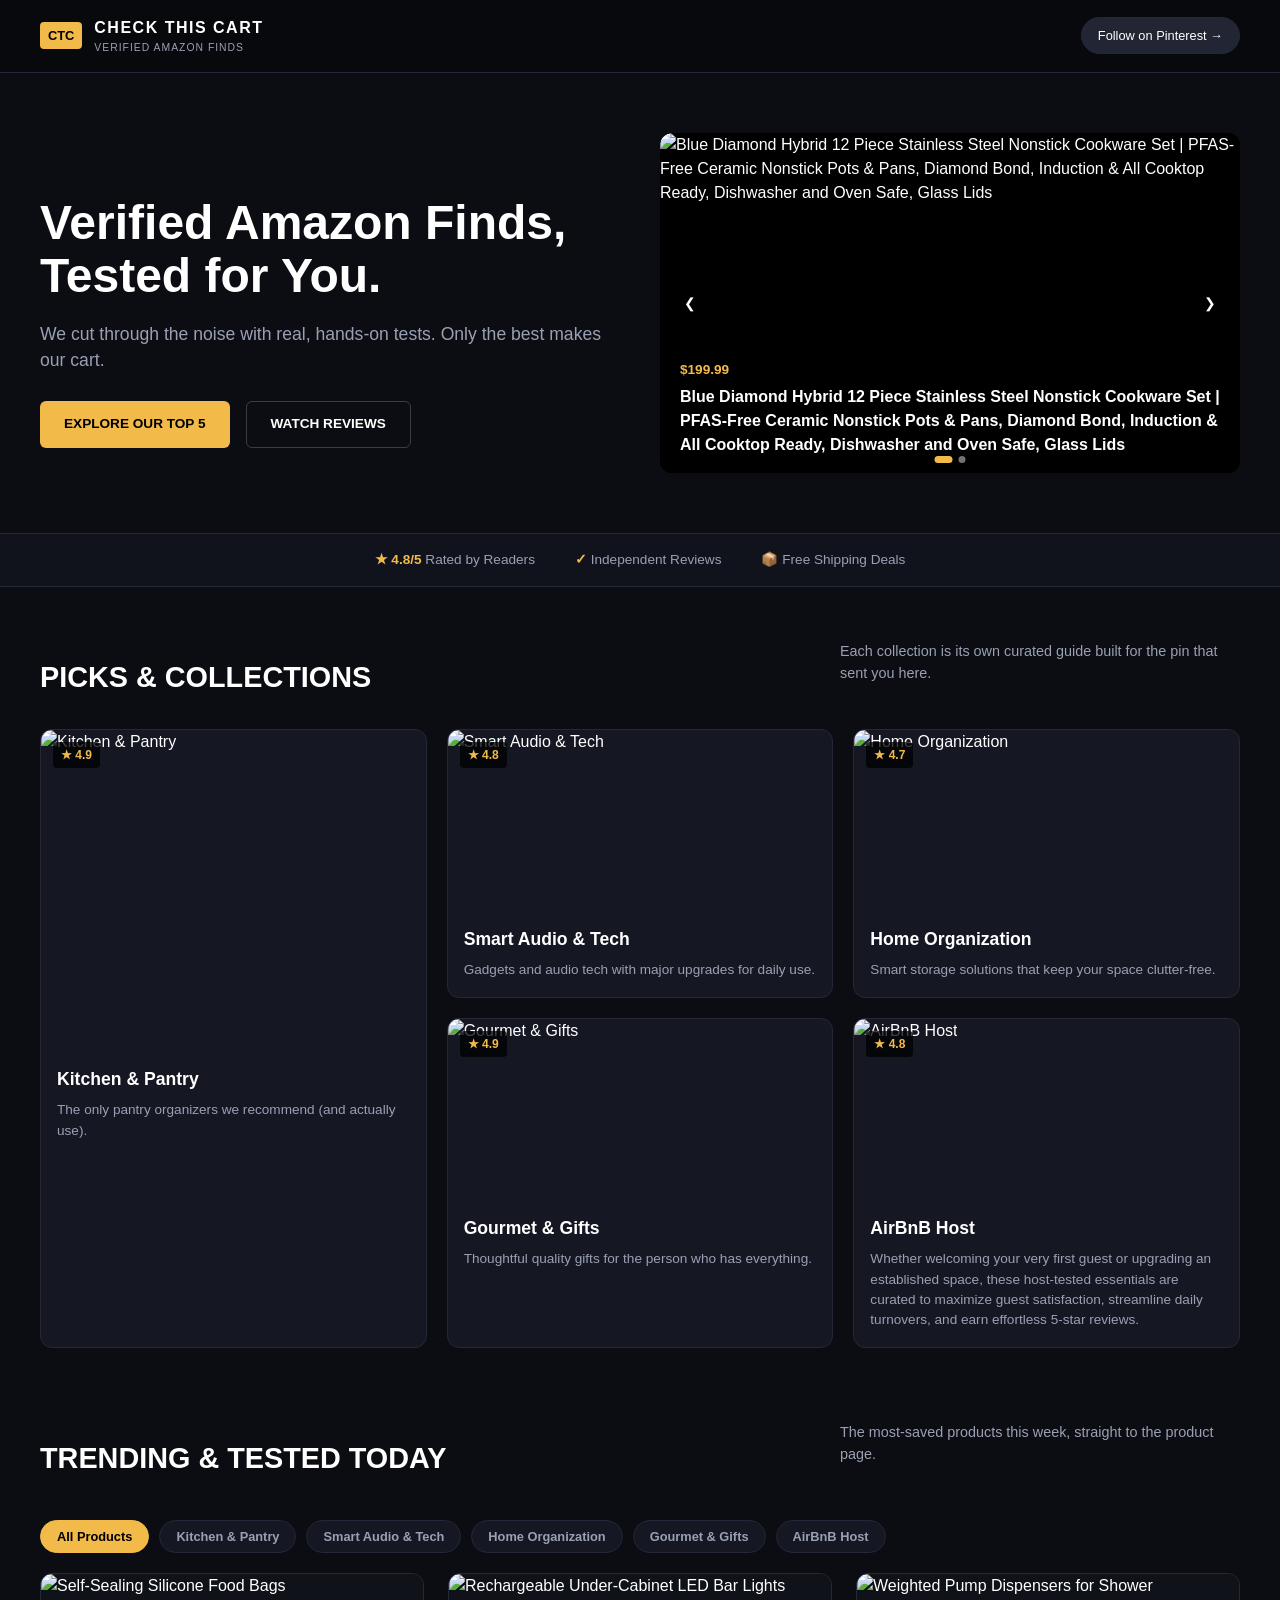
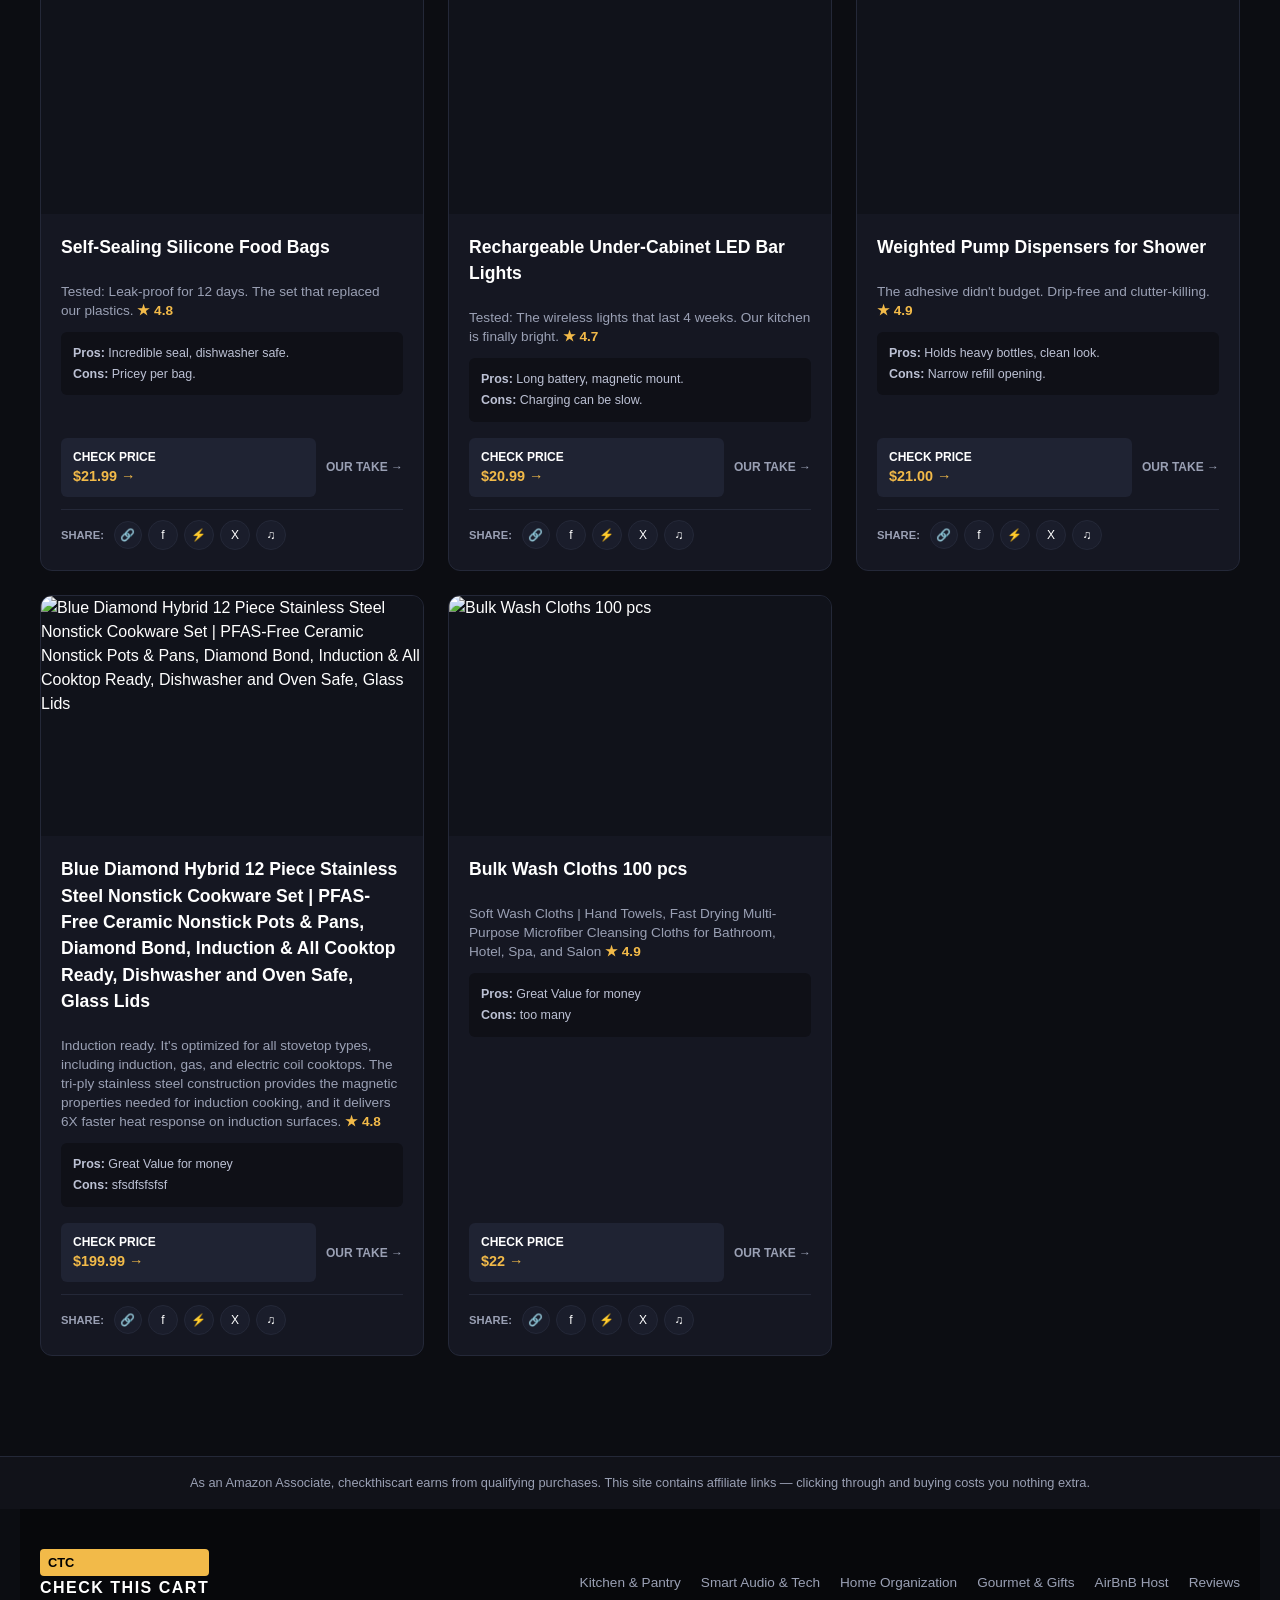
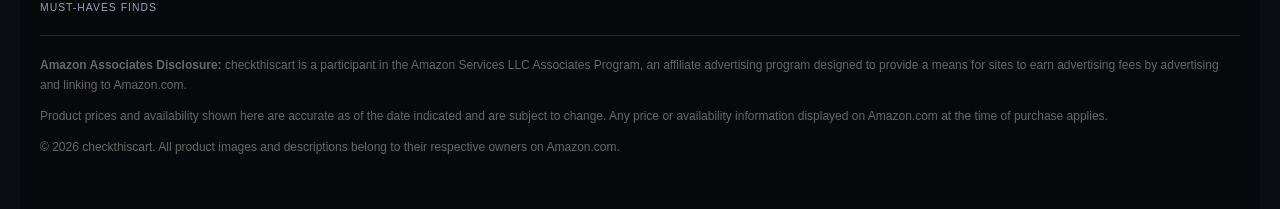
==== commit affd095f: "Update index.html" ====
--- a/index.html
+++ b/index.html
@@ -53,7 +53,7 @@
     <section id="collections" class="section-container reveal-on-scroll">
       <div class="section-header">
         <div>
-          <span class="section-tag">PICKS &amp; COLLECTIONS</span>
+          <span class="section-tag"></span>
           <h2 class="section-title">PICKS &amp; COLLECTIONS</h2>
         </div>
         <p class="section-desc">Each collection is its own curated guide built for the pin that sent you here.</p>
@@ -66,7 +66,7 @@
     <section id="trending" class="section-container reveal-on-scroll">
       <div class="section-header">
         <div>
-          <span class="section-tag">TRENDING GRID</span>
+          <span class="section-tag"></span>
           <h2 class="section-title">TRENDING &amp; TESTED TODAY</h2>
         </div>
         <p class="section-desc">The most-saved products this week, straight to the product page.</p>
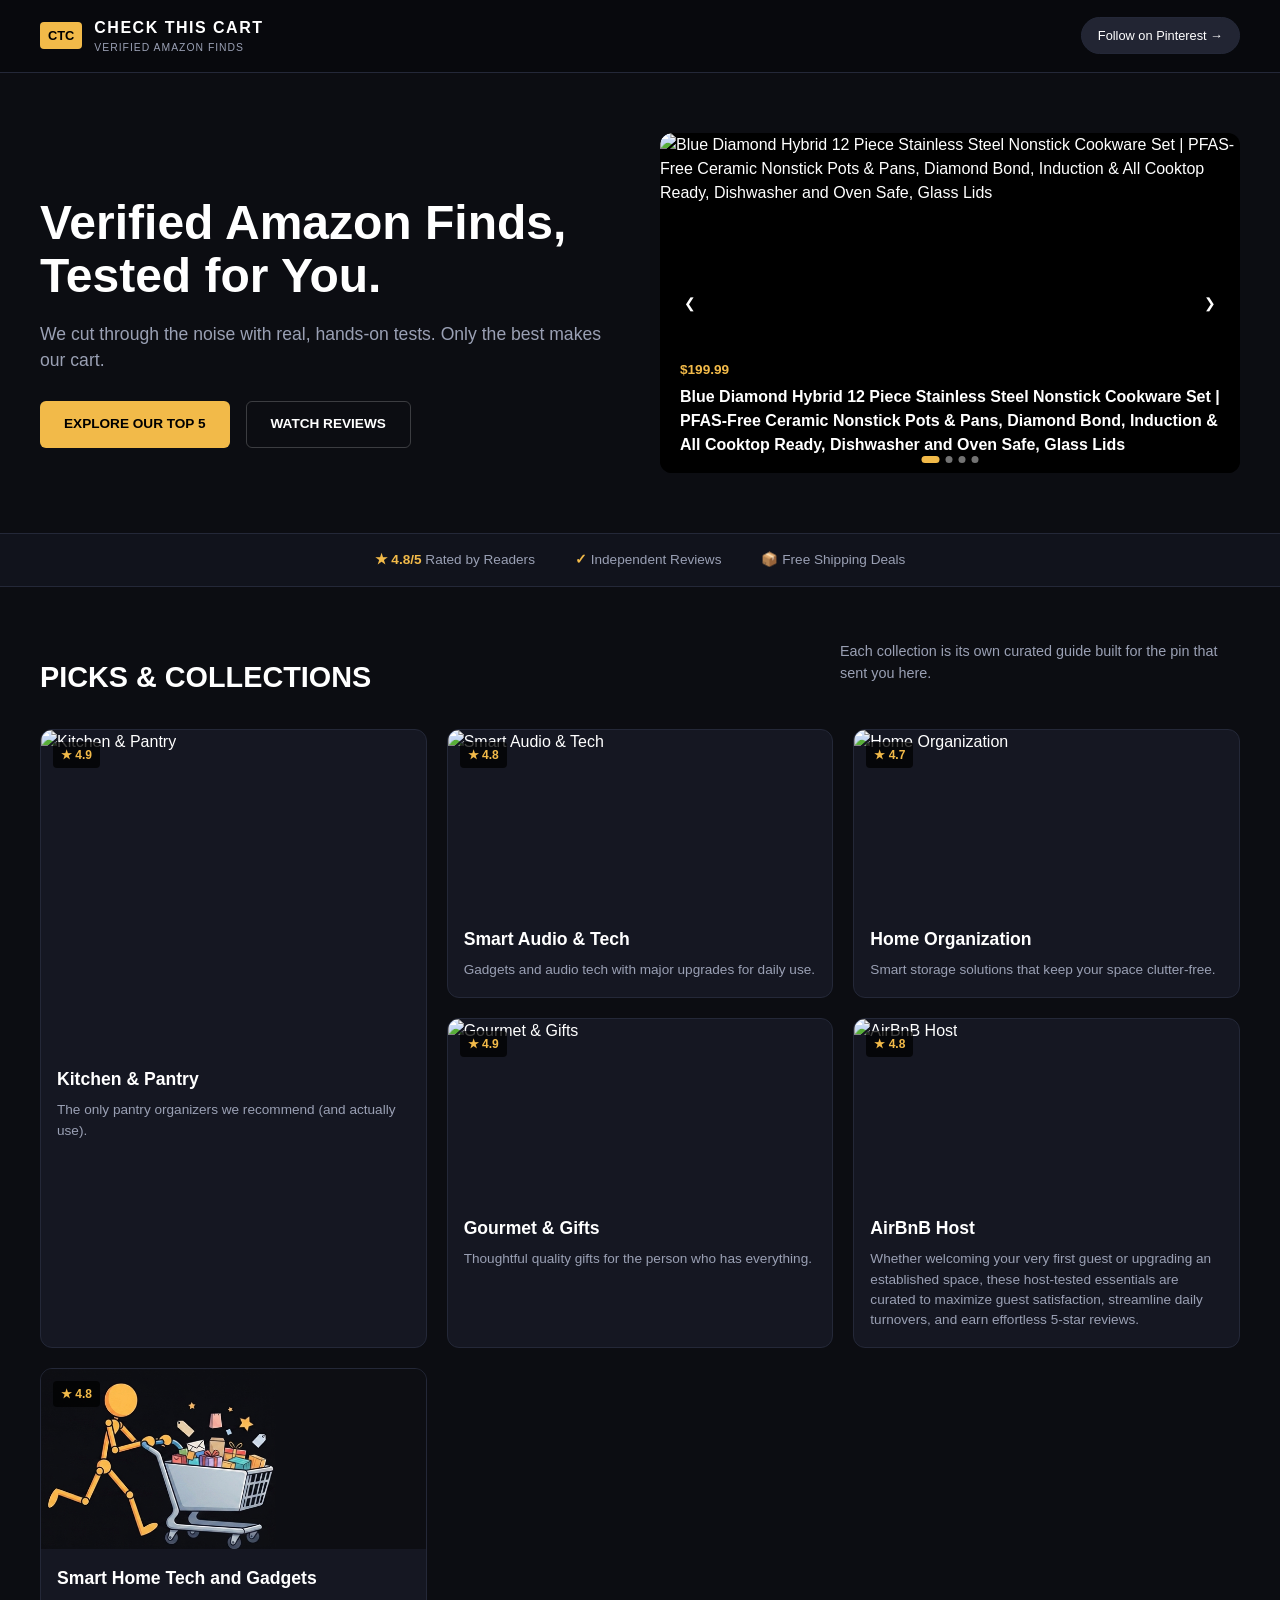
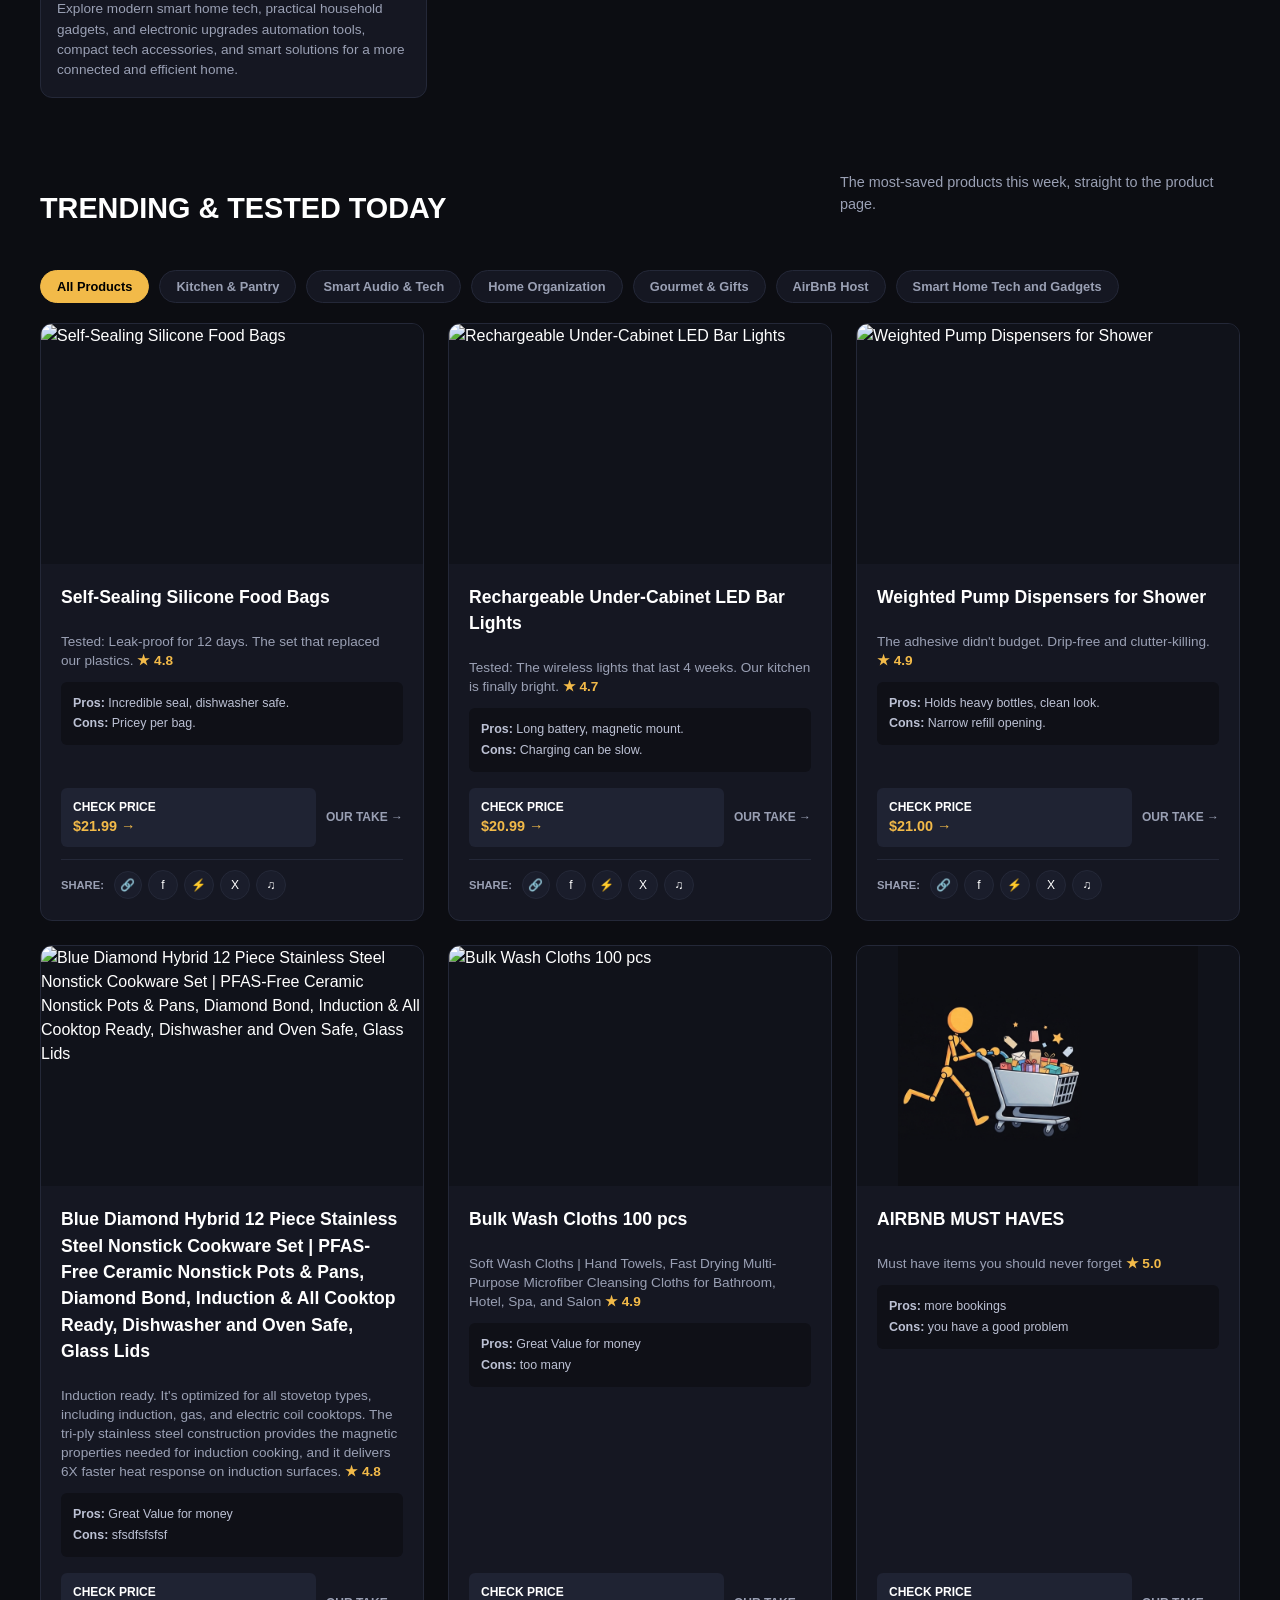
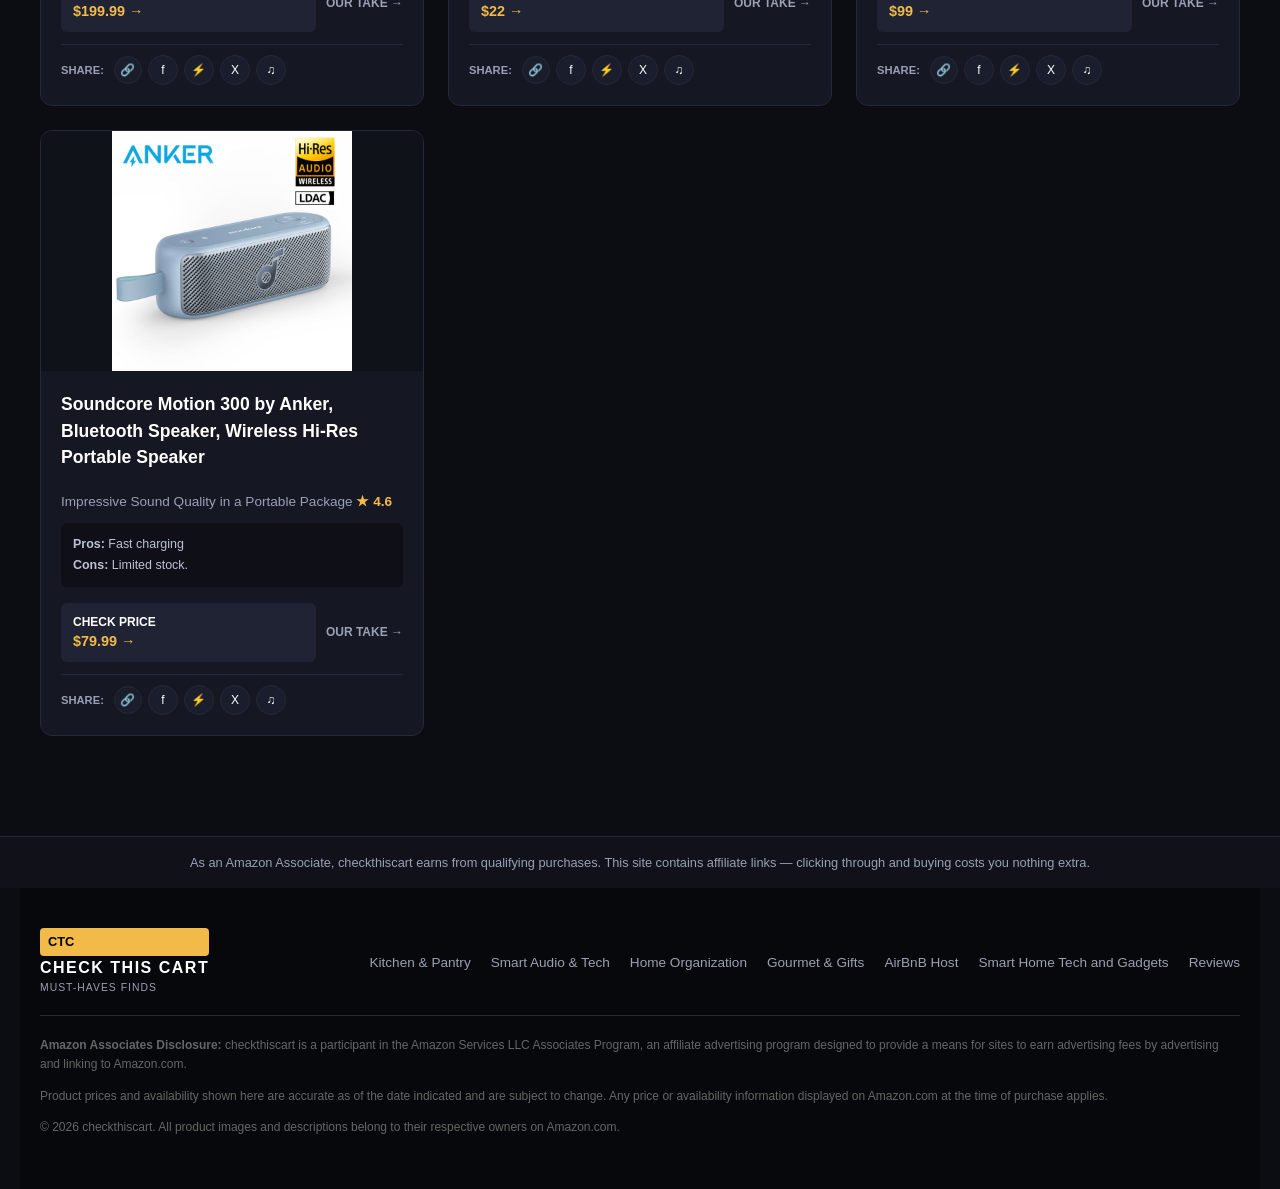
==== commit 3b69474c: "Update index.html" ====
--- a/index.html
+++ b/index.html
@@ -17,7 +17,7 @@
         <span class="brand-subtitle">VERIFIED AMAZON FINDS</span>
       </div>
     </div>
-    <a href="https://pinterest.com" target="_blank" rel="noopener" class="btn-pinterest">Follow on Pinterest &rarr;</a>
+    <a href="https://pinterest.com/checkthiscart" target="_blank" rel="noopener" class="btn-pinterest">Follow on Pinterest &rarr;</a>
   </header>
 
   <!-- Hero Section -->
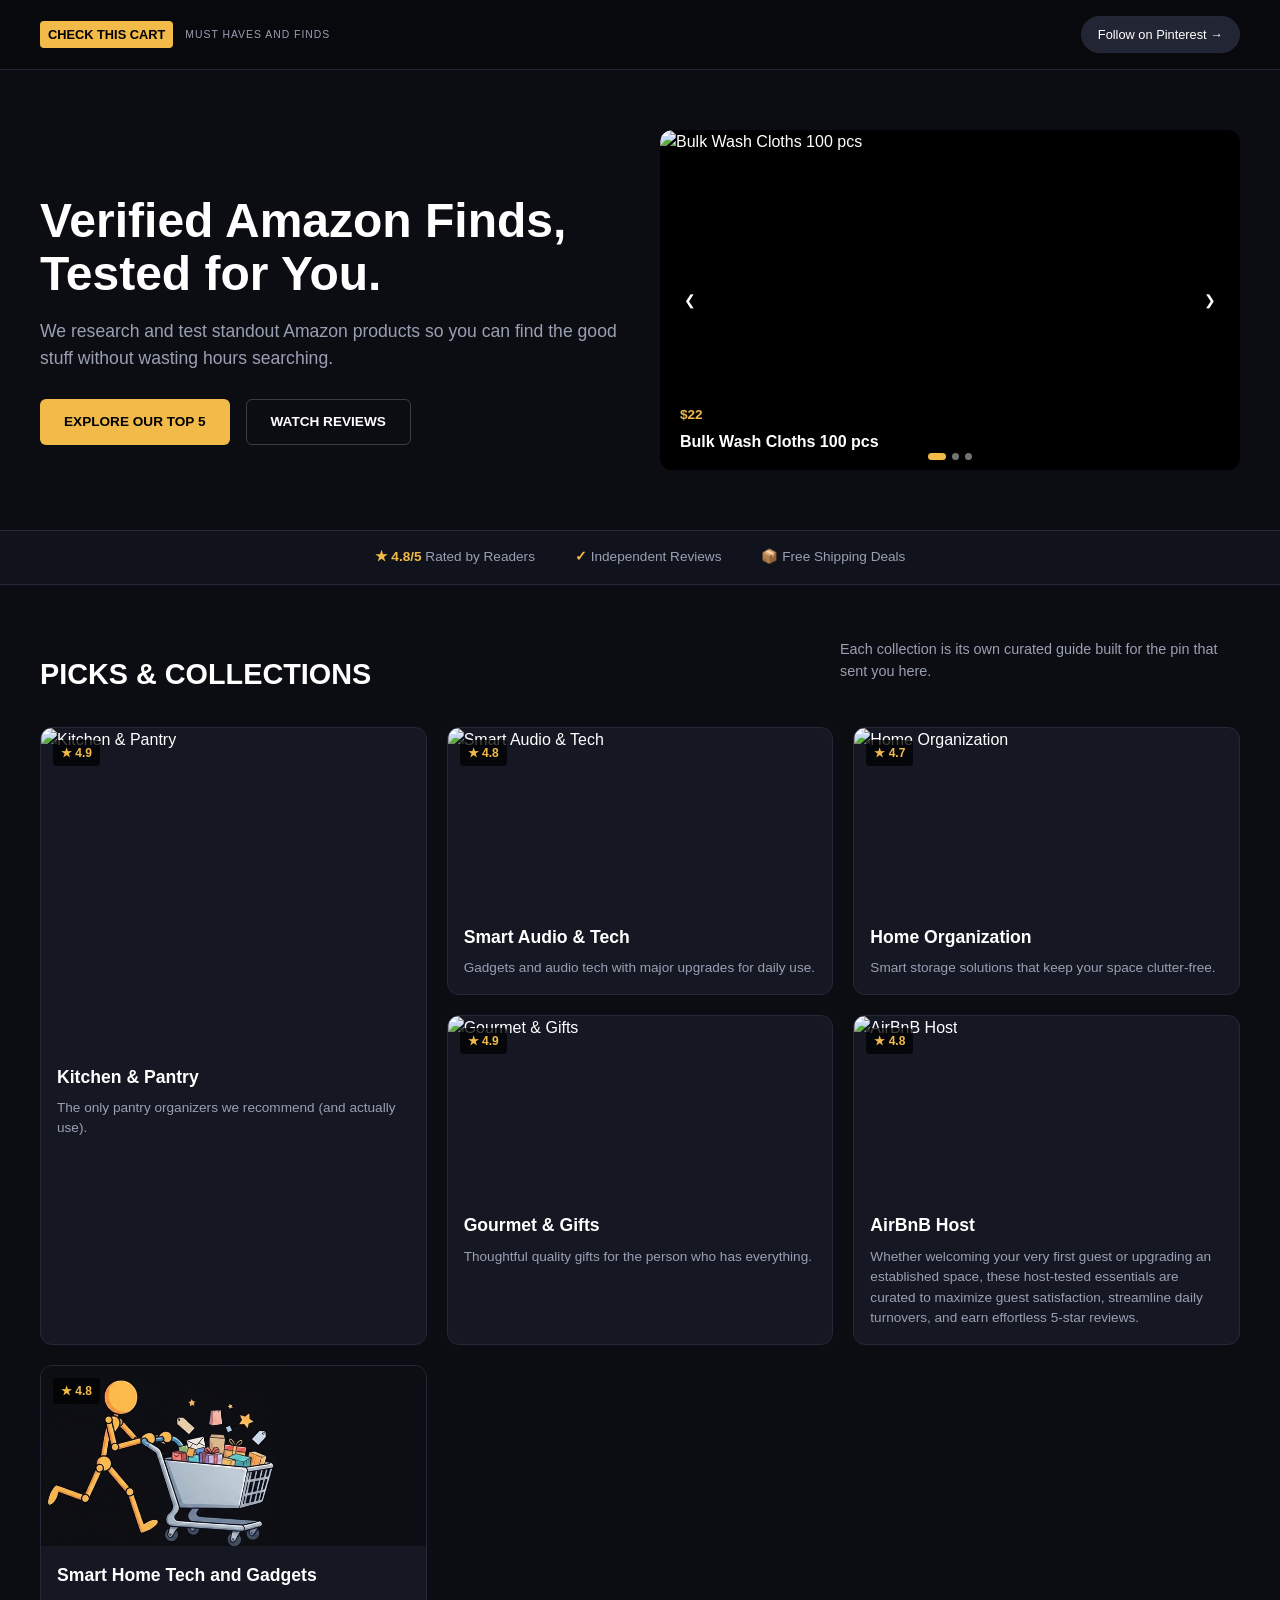
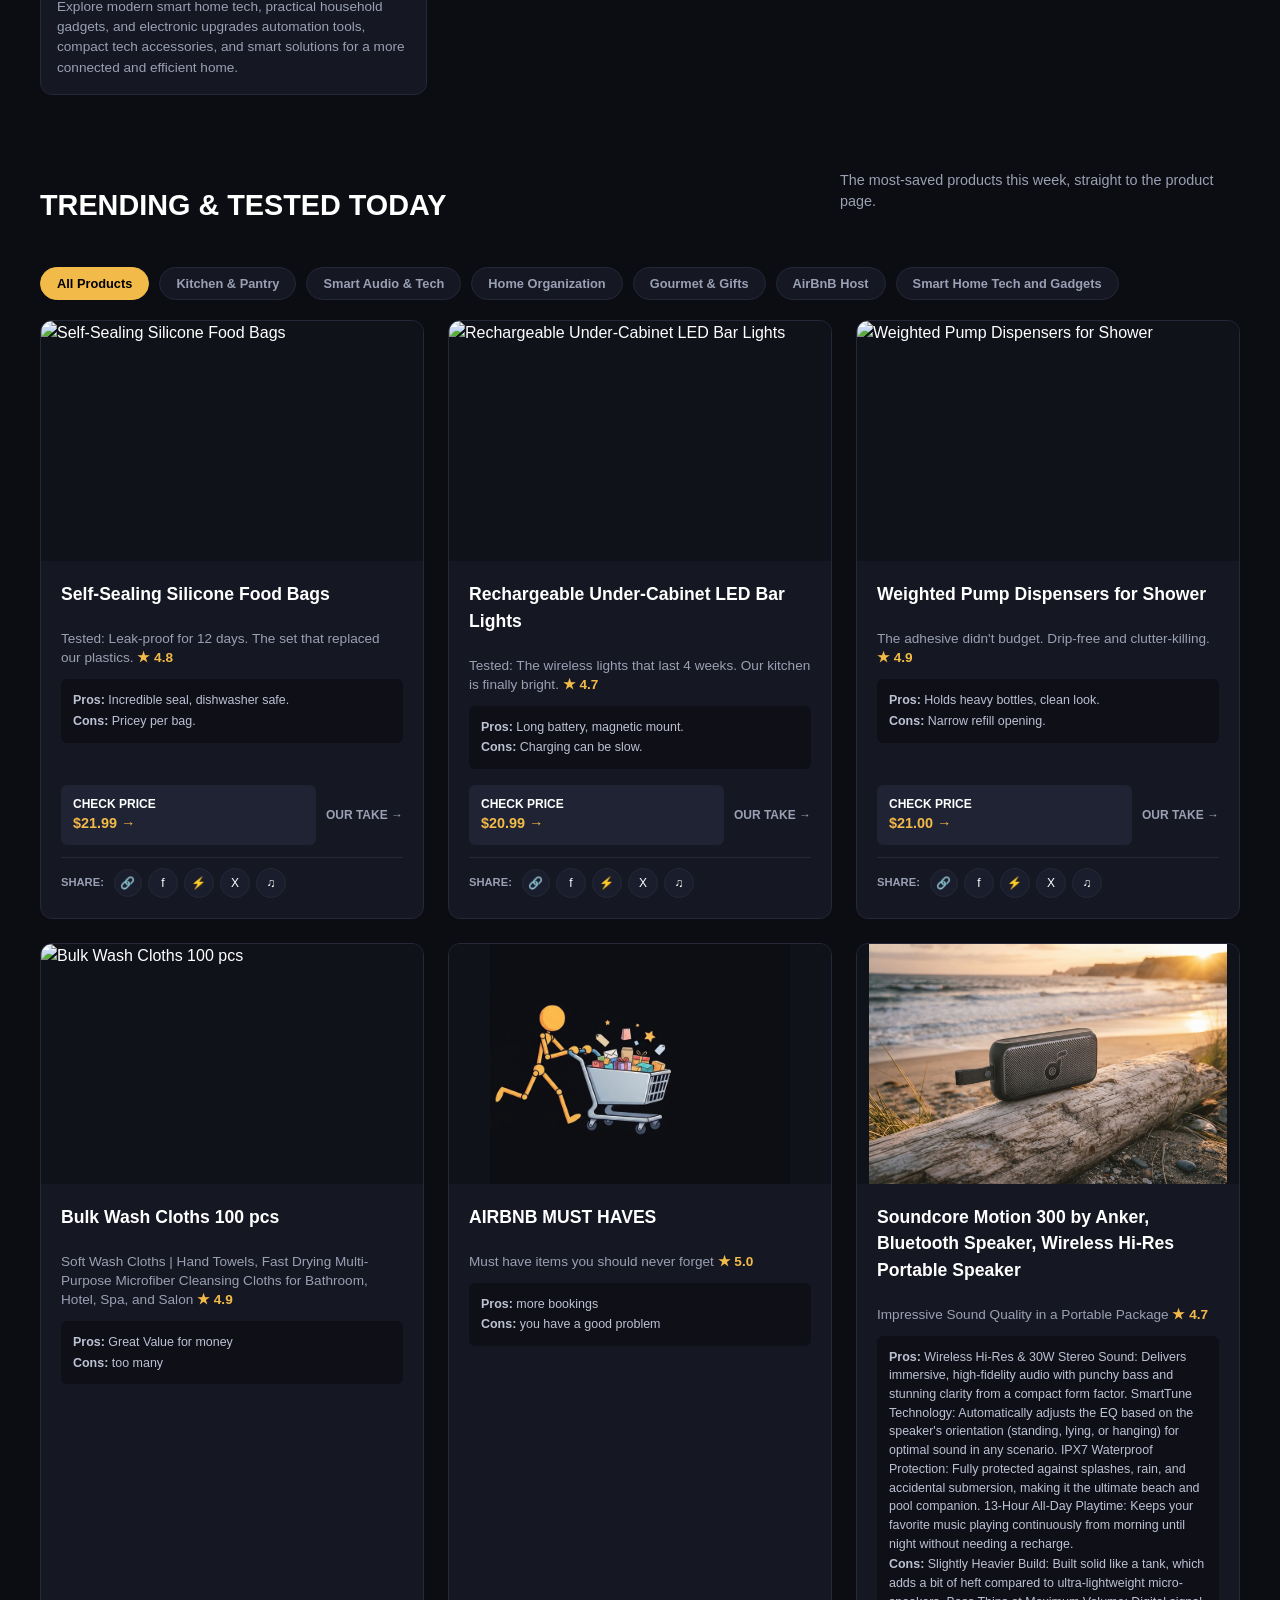
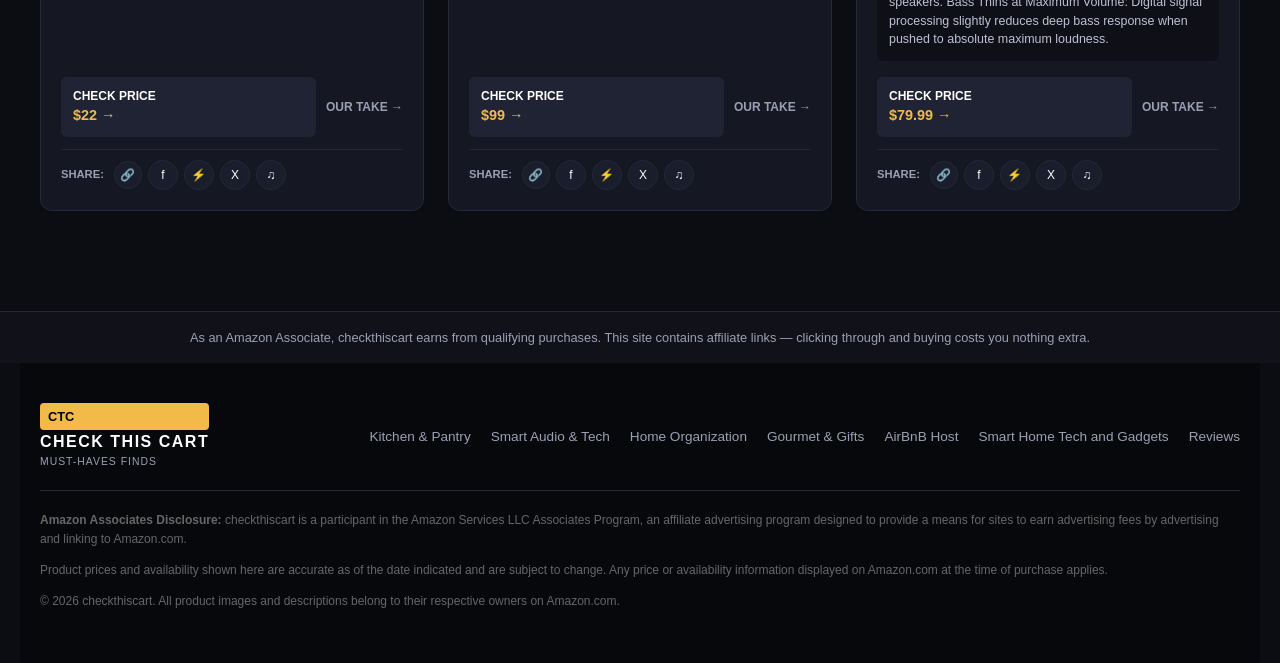
==== commit d8af071b: "Update index.html" ====
--- a/index.html
+++ b/index.html
@@ -11,10 +11,10 @@
   <!-- Navigation Bar -->
   <header class="navbar">
     <div class="logo-container">
-      <div class="logo-badge">CTC</div>
+      <div class="logo-badge">CHECK THIS CART</div>
       <div class="logo-text">
-        <span class="brand-title">CHECK THIS CART</span>
-        <span class="brand-subtitle">VERIFIED AMAZON FINDS</span>
+        <span class="brand-title"></span>
+        <span class="brand-subtitle">MUST HAVES AND FINDS</span>
       </div>
     </div>
     <a href="https://pinterest.com/checkthiscart" target="_blank" rel="noopener" class="btn-pinterest">Follow on Pinterest &rarr;</a>
--- a/site.css
+++ b/site.css
@@ -11,6 +11,7 @@
 }
 
 body {
+  width: 100%;
   background-color: var(--bg-main);
   color: var(--text-main);
   font-family: -apple-system, BlinkMacSystemFont, "Segoe UI", Roboto, Helvetica, Arial, sans-serif;
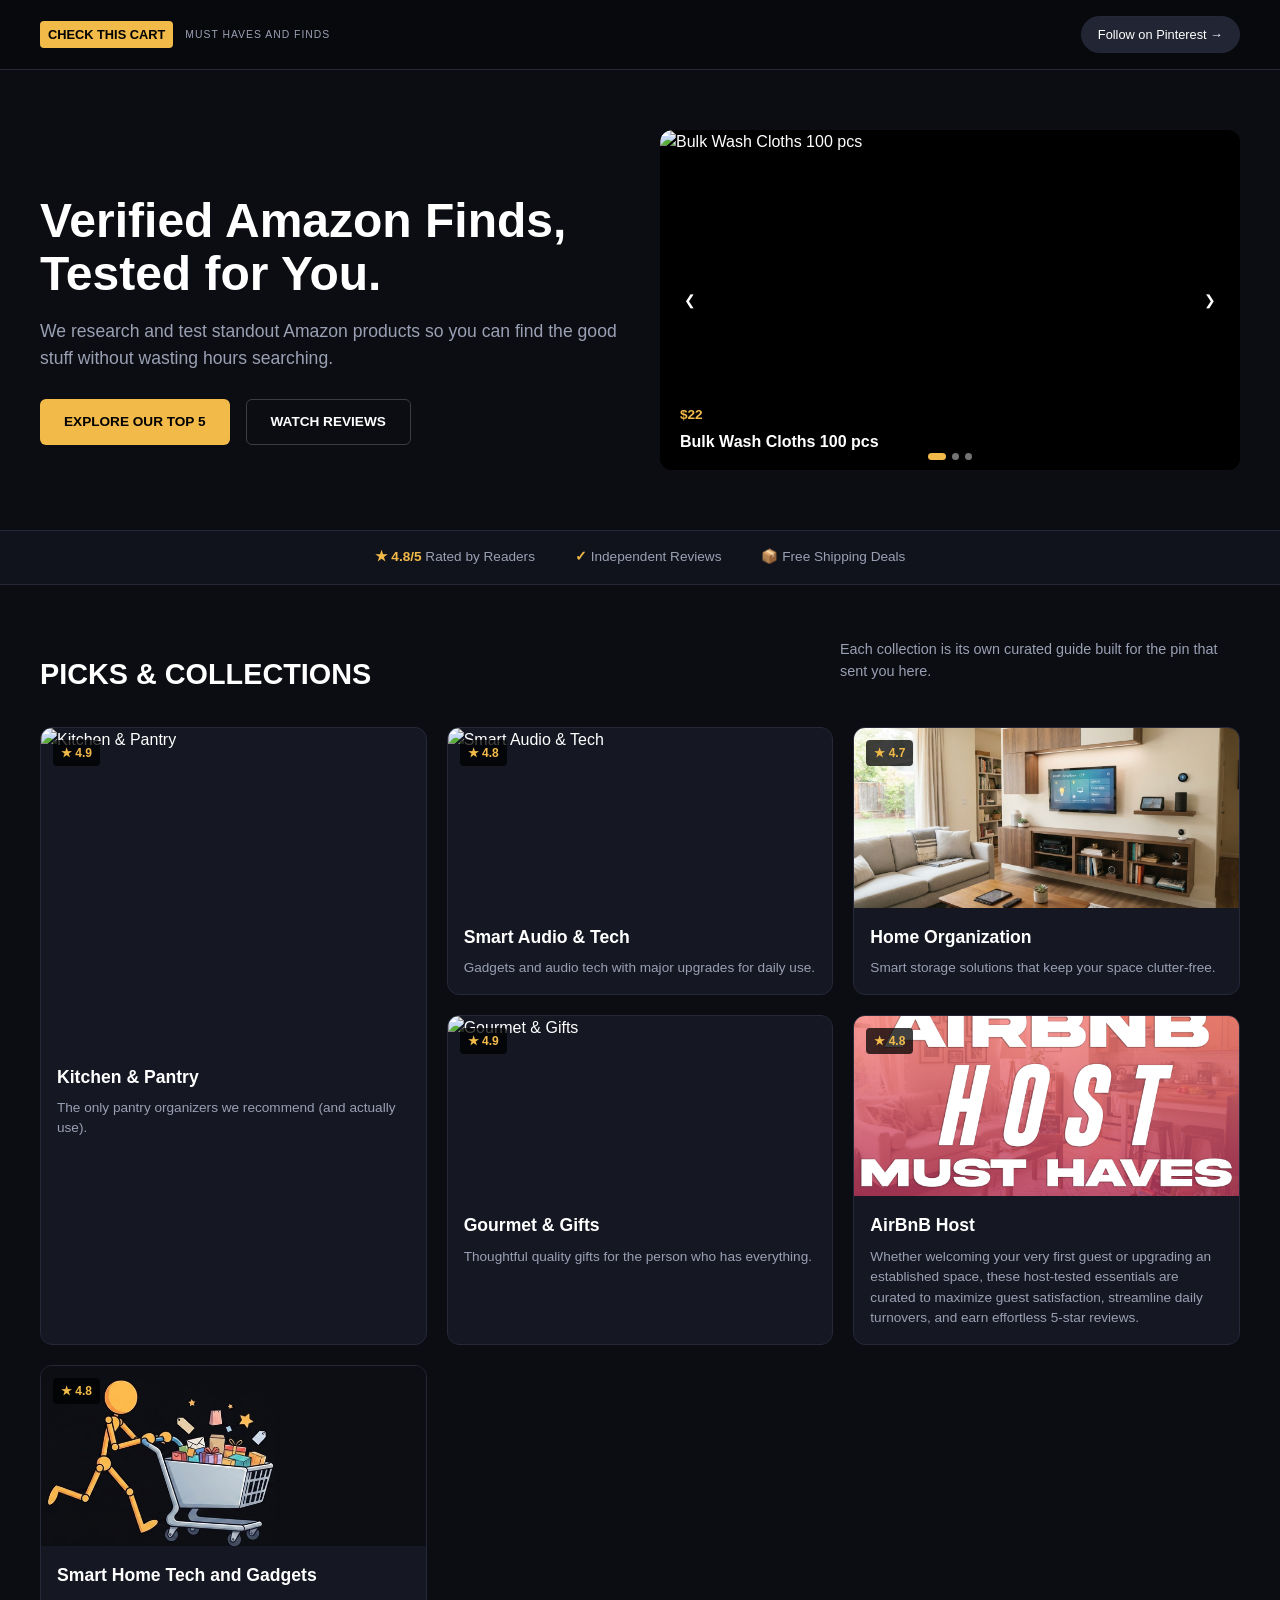
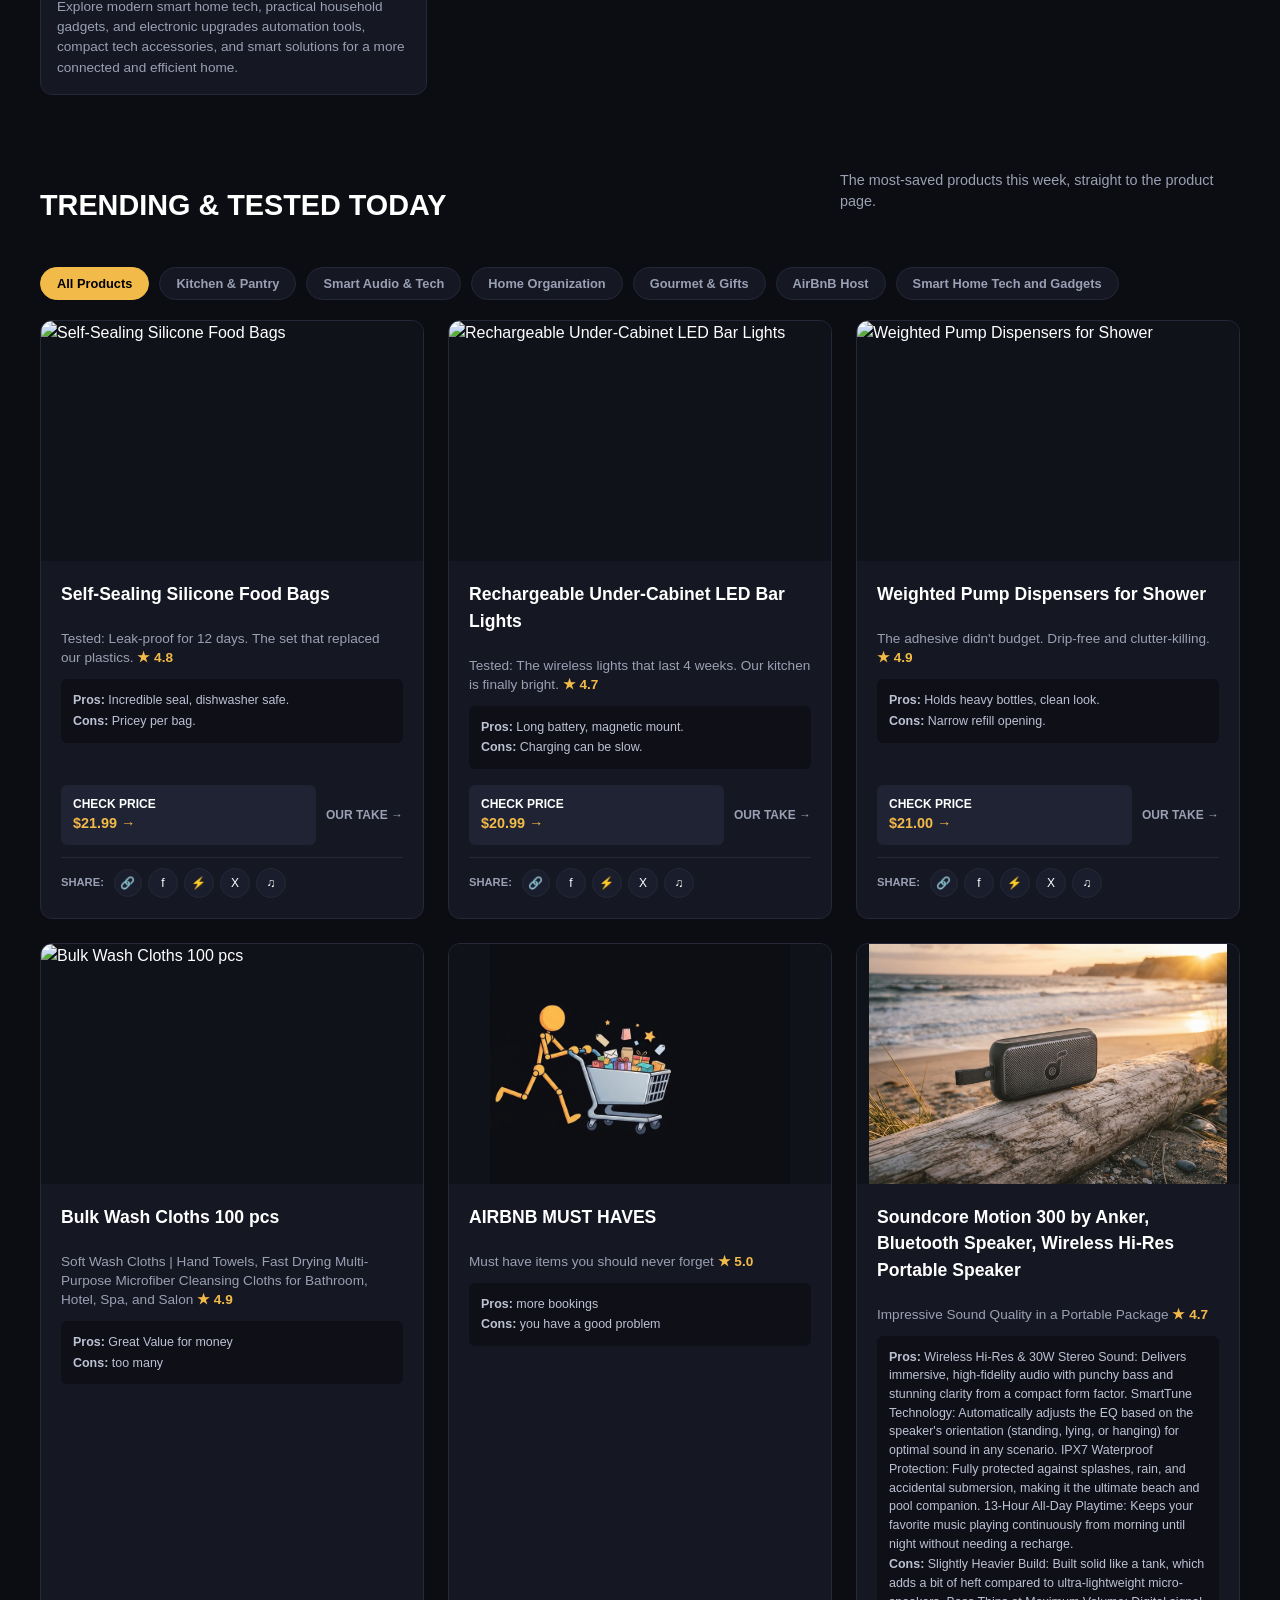
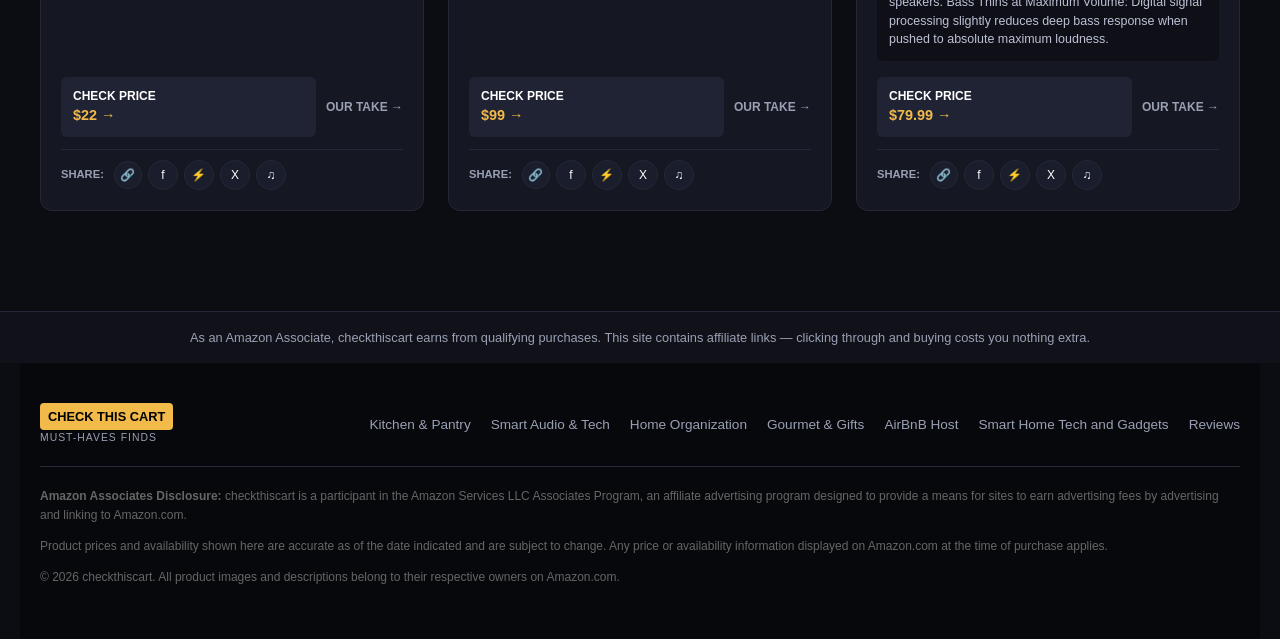
==== commit 8e4c5647: "Update footer logo and brand title in index.html" ====
--- a/index.html
+++ b/index.html
@@ -89,9 +89,9 @@
   <footer class="footer">
     <div class="footer-top">
       <div class="footer-brand">
-        <div class="logo-badge">CTC</div>
+        <div class="logo-badge">CHECK THIS CART</div>
         <div class="logo-text">
-          <span class="brand-title">CHECK THIS CART</span>
+          <span class="brand-title"></span>
           <span class="brand-subtitle">MUST-HAVES FINDS</span>
         </div>
       </div>
